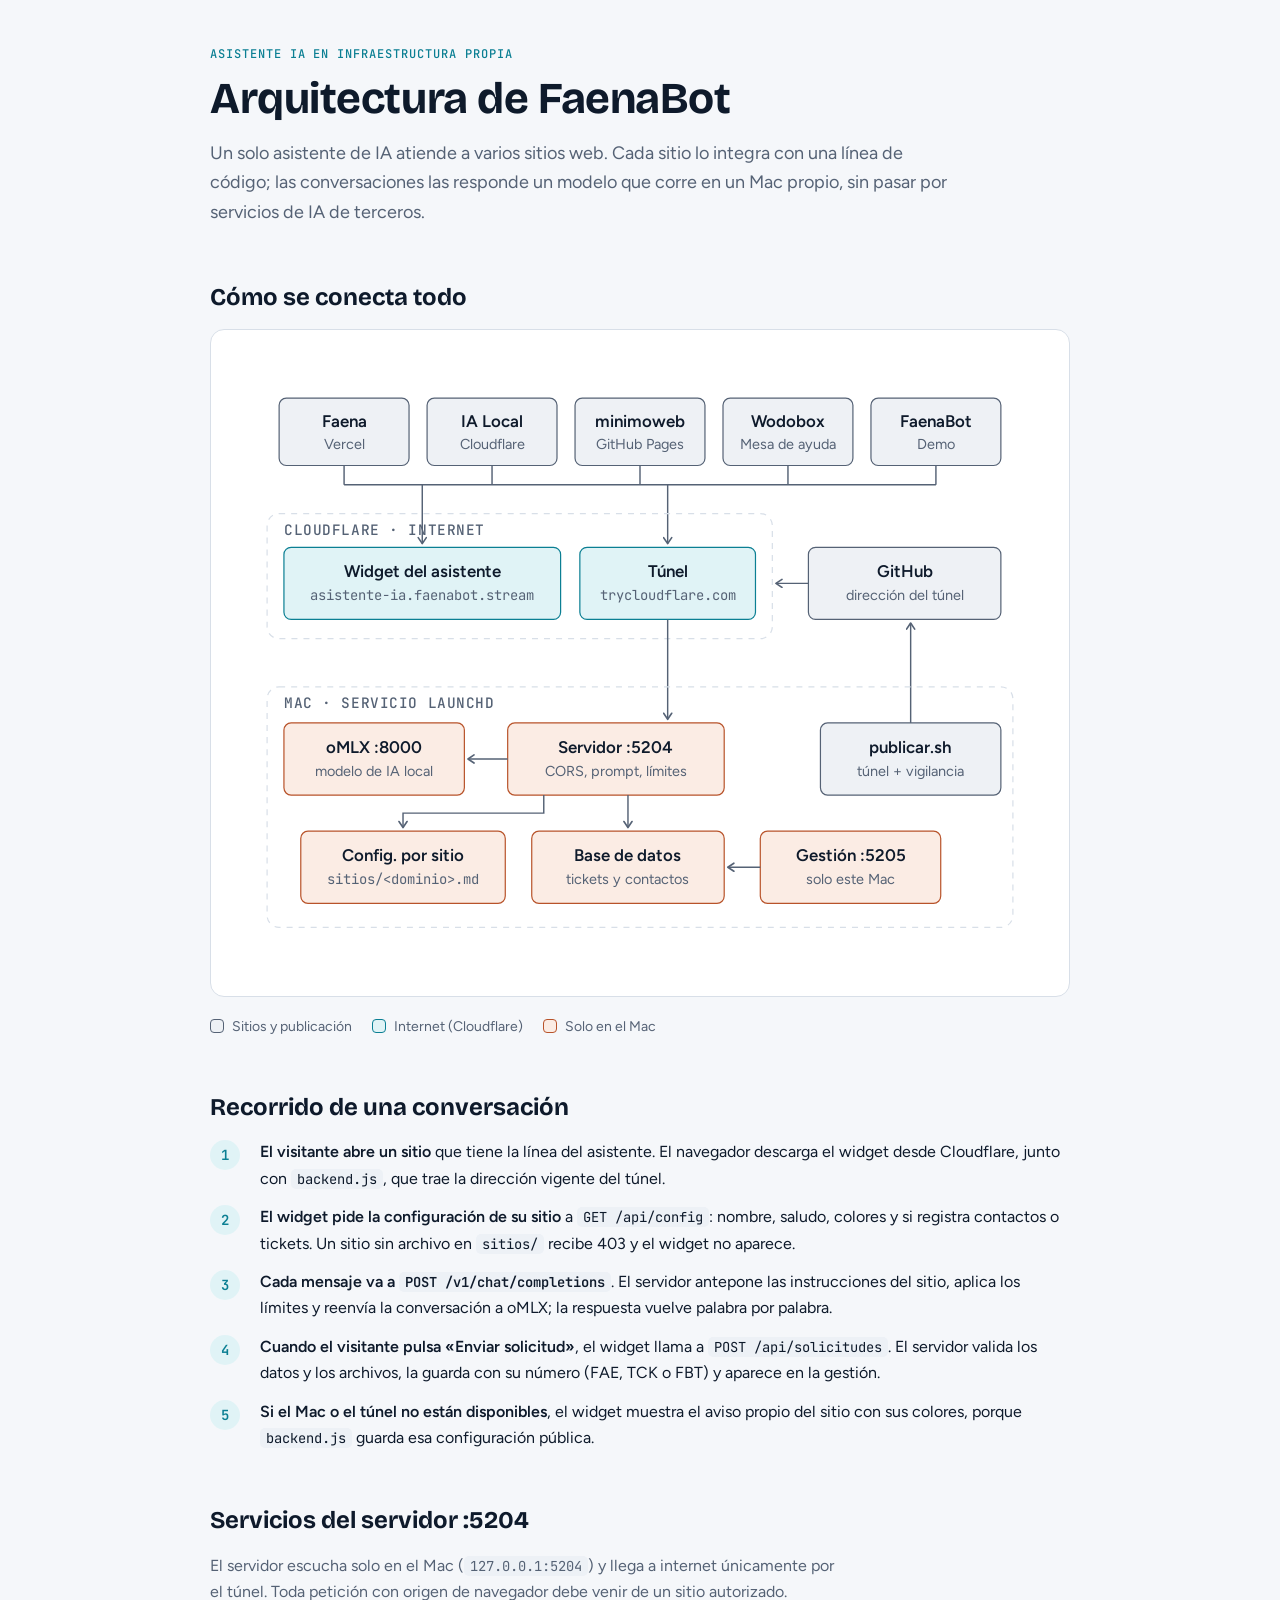
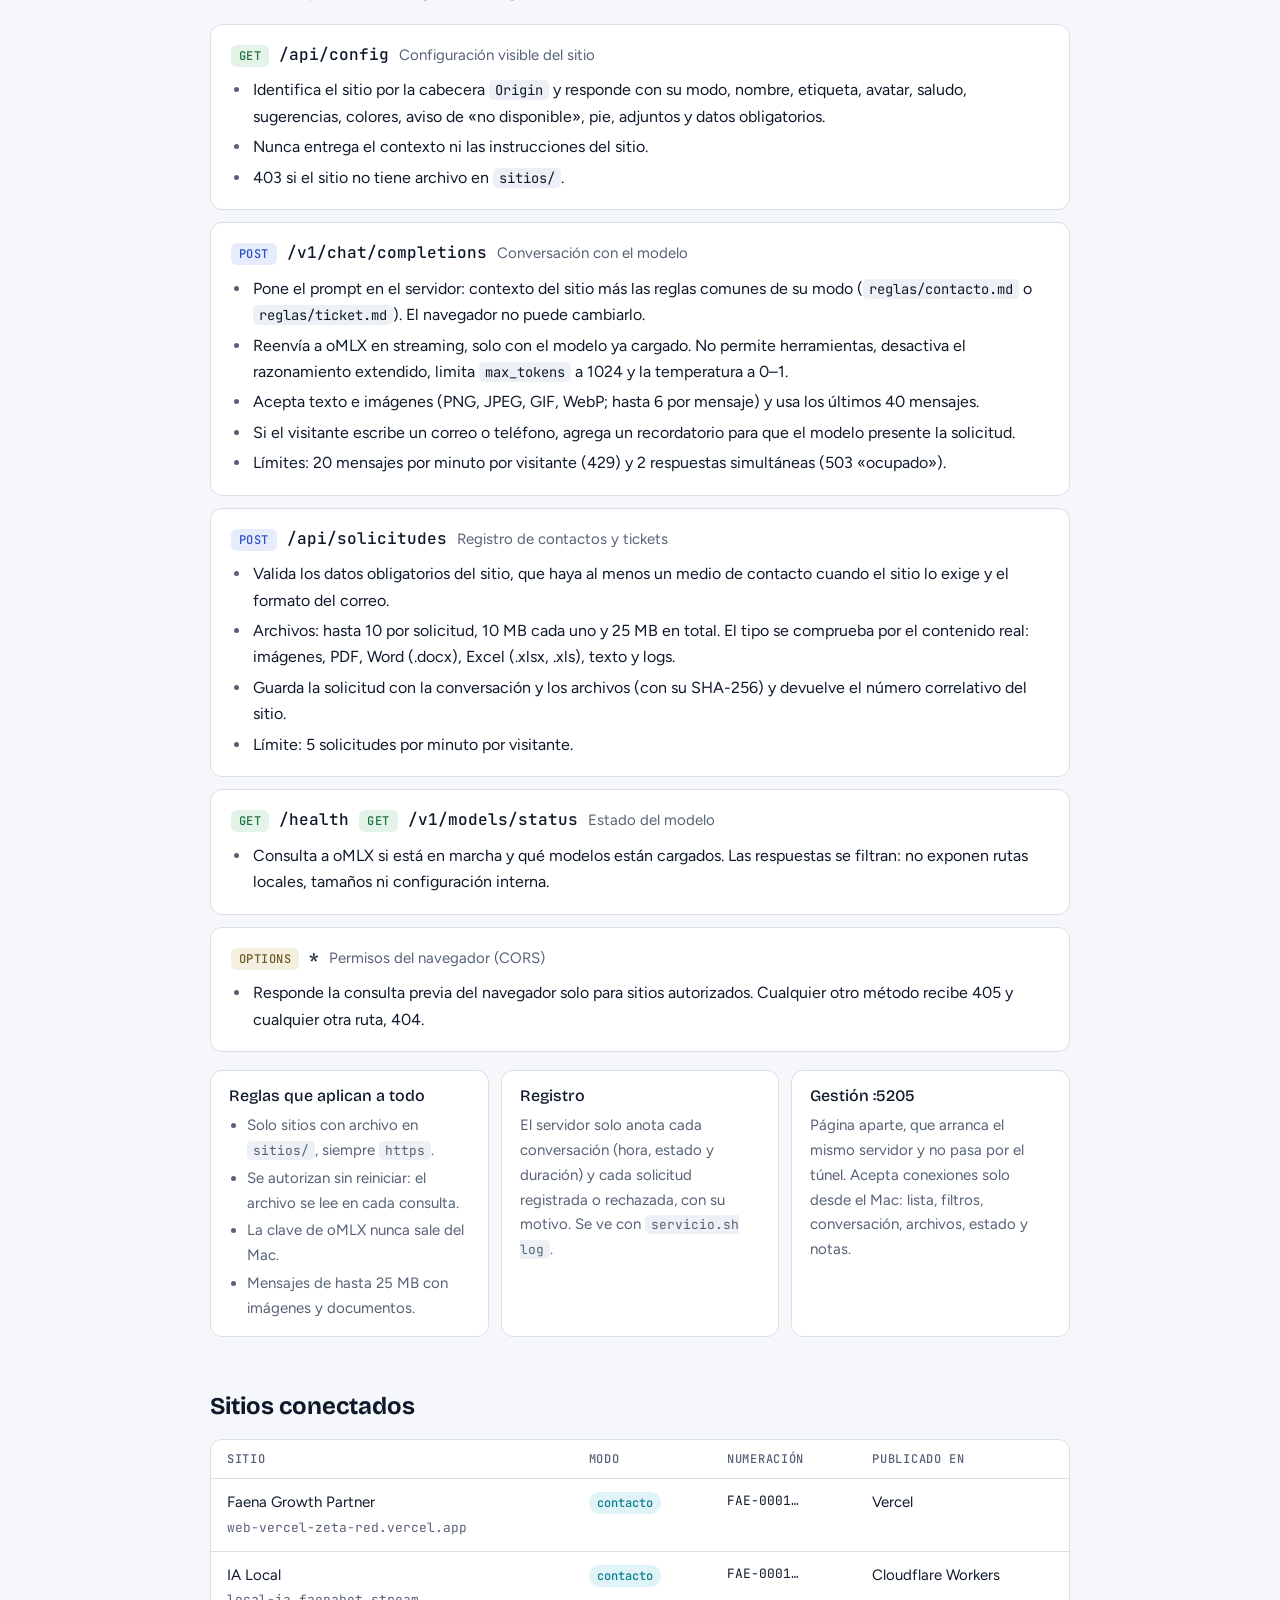
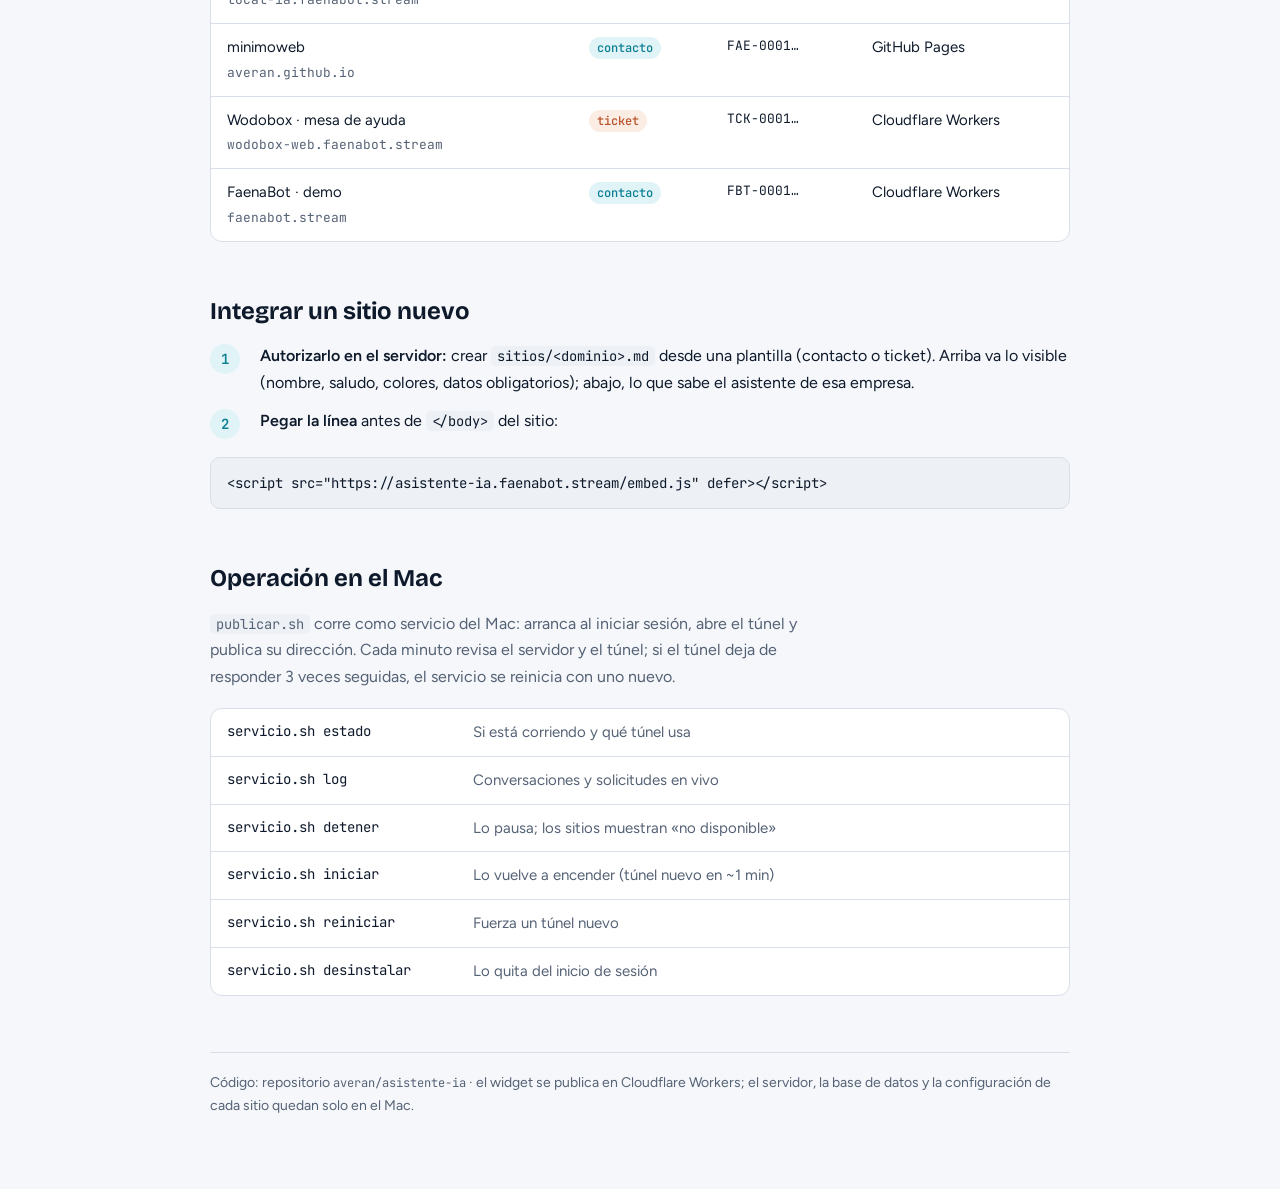
==== docs/arquitectura.html @ 7d5b86b3 "Documentación de la arquitectura (diagrama y servicios del servidor :5204) Co-Authored-By: Claude Op" ====
<!doctype html>
<html lang="es">
<head>
<meta charset="utf-8">
<meta name="viewport" content="width=device-width, initial-scale=1">
<title>Arquitectura de FaenaBot</title>
<link rel="preconnect" href="https://fonts.googleapis.com">
<link rel="preconnect" href="https://fonts.gstatic.com" crossorigin>
<link rel="stylesheet" href="https://fonts.googleapis.com/css2?family=Bricolage+Grotesque:opsz,wght@12..96,500;12..96,700&family=Figtree:wght@400;500;600&family=JetBrains+Mono:wght@400;500&display=swap">
<style>
  /* Layout: documento técnico de una columna (~860px), diagrama ancho al inicio, referencia de servicios en filas */
  :root {
    --bg: #f5f7fa; --surface: #ffffff; --ink: #0e1a2b; --muted: #556275; --line: #d8dfe8;
    --accent: #0b7f93; --accent-soft: #e0f3f6; --mac: #b8532a; --mac-soft: #fbece4;
    --neutral-soft: #eef1f5; --code-bg: #edf1f6;
    --get: #1f6f3f; --get-soft: #e3f3e8; --post: #2d4fc7; --post-soft: #e7ecfc; --opt: #6b5a2a; --opt-soft: #f4efdf;
    --display: "Bricolage Grotesque", "Avenir Next", "Segoe UI", sans-serif;
    --body: "Figtree", "Helvetica Neue", "Segoe UI", sans-serif;
    --mono: "JetBrains Mono", ui-monospace, "SF Mono", Menlo, monospace;
  }
  @media (prefers-color-scheme: dark) {
    :root:not([data-theme="light"]) {
      --bg: #0c1420; --surface: #121c2b; --ink: #e6edf6; --muted: #9babbf; --line: #24344a;
      --accent: #45cfe4; --accent-soft: #10303a; --mac: #f08d61; --mac-soft: #3a2217;
      --neutral-soft: #1a2638; --code-bg: #0f1826;
      --get: #7fd69e; --get-soft: #15301f; --post: #9fb3ff; --post-soft: #1b2547; --opt: #e3cb85; --opt-soft: #332b14;
      color-scheme: dark;
    }
  }
  :root[data-theme="dark"] {
    --bg: #0c1420; --surface: #121c2b; --ink: #e6edf6; --muted: #9babbf; --line: #24344a;
    --accent: #45cfe4; --accent-soft: #10303a; --mac: #f08d61; --mac-soft: #3a2217;
    --neutral-soft: #1a2638; --code-bg: #0f1826;
    --get: #7fd69e; --get-soft: #15301f; --post: #9fb3ff; --post-soft: #1b2547; --opt: #e3cb85; --opt-soft: #332b14;
    color-scheme: dark;
  }
  * { box-sizing: border-box; }
  body { margin: 0; background: var(--bg); color: var(--ink); font: 16px/1.65 var(--body); padding: 0 16px; }
  .page { max-width: 860px; margin: 0 auto; padding-block: 48px 72px; display: grid; gap: 56px; }
  h1, h2, h3 { font-family: var(--display); text-wrap: balance; margin: 0; line-height: 1.15; }
  h1 { font-size: clamp(30px, 5vw, 44px); font-weight: 700; letter-spacing: -0.01em; }
  h2 { font-size: 24px; font-weight: 700; }
  h3 { font-size: 17px; font-weight: 500; }
  p { margin: 0; }
  code, .mono { font-family: var(--mono); font-size: 0.86em; }
  code { background: var(--code-bg); padding: 1px 6px; border-radius: 5px; overflow-wrap: anywhere; }
  .eyebrow { font: 500 12px/1 var(--mono); letter-spacing: 0.08em; text-transform: uppercase; color: var(--accent); }
  header { display: grid; gap: 14px; }
  .lead { color: var(--muted); font-size: 18px; max-width: 62ch; }
  section { display: grid; gap: 18px; min-width: 0; }
  .sub { color: var(--muted); max-width: 64ch; }

  .figure { background: var(--surface); border: 1px solid var(--line); border-radius: 14px; padding: 20px; overflow-x: auto; }
  .figure svg { display: block; width: 100%; min-width: 600px; height: auto; }
  .legend { display: flex; flex-wrap: wrap; gap: 8px 20px; color: var(--muted); font-size: 14px; }
  .legend span { display: inline-flex; align-items: center; gap: 8px; }
  .sw { width: 14px; height: 14px; border-radius: 4px; border: 1px solid; }
  .sw.n { background: var(--neutral-soft); border-color: var(--muted); }
  .sw.c { background: var(--accent-soft); border-color: var(--accent); }
  .sw.m { background: var(--mac-soft); border-color: var(--mac); }

  svg .box { stroke-width: 1; }
  svg .n { fill: var(--neutral-soft); stroke: var(--muted); }
  svg .c { fill: var(--accent-soft); stroke: var(--accent); }
  svg .m { fill: var(--mac-soft); stroke: var(--mac); }
  svg .tt { fill: var(--ink); font: 600 14px var(--body); }
  svg .ts { fill: var(--muted); font: 400 12px var(--body); }
  svg .tm { fill: var(--muted); font: 400 11.5px var(--mono); }
  svg .group { fill: none; stroke: var(--line); stroke-dasharray: 5 5; }
  svg .gl { fill: var(--muted); font: 500 12px var(--mono); letter-spacing: 0.04em; }
  svg .wire { fill: none; stroke: var(--muted); stroke-width: 1.2; }

  ol.flow { list-style: none; margin: 0; padding: 0; display: grid; gap: 12px; counter-reset: f; }
  ol.flow li { counter-increment: f; display: grid; grid-template-columns: 36px minmax(0, 1fr); gap: 14px; align-items: start; }
  ol.flow li::before { content: counter(f); width: 30px; height: 30px; border-radius: 50%; display: grid; place-items: center; font: 600 14px var(--mono); background: var(--accent-soft); color: var(--accent); margin-top: 1px; }
  ol.flow strong { font-weight: 600; }

  .services { display: grid; gap: 12px; }
  .svc { background: var(--surface); border: 1px solid var(--line); border-radius: 12px; padding: 18px 20px; display: grid; gap: 10px; min-width: 0; }
  .route { display: flex; flex-wrap: wrap; align-items: baseline; gap: 10px; }
  .route .path { font: 500 16px var(--mono); overflow-wrap: anywhere; }
  .route .what { color: var(--muted); font-size: 15px; }
  .verb { font: 500 12px/1 var(--mono); padding: 5px 8px; border-radius: 6px; letter-spacing: 0.04em; }
  .verb.get { color: var(--get); background: var(--get-soft); }
  .verb.post { color: var(--post); background: var(--post-soft); }
  .verb.opt { color: var(--opt); background: var(--opt-soft); }
  .svc ul { margin: 0; padding-left: 20px; display: grid; gap: 4px; }
  .svc li { padding-left: 2px; }
  .svc li::marker { color: var(--muted); }

  .grid2 { display: grid; grid-template-columns: repeat(auto-fit, minmax(250px, 1fr)); gap: 12px; }
  .panel { background: var(--surface); border: 1px solid var(--line); border-radius: 12px; padding: 16px 18px; display: grid; gap: 8px; align-content: start; min-width: 0; }
  .panel h3 { font-size: 16px; }
  .panel p, .panel li { color: var(--muted); font-size: 15px; }
  .panel ul { margin: 0; padding-left: 18px; display: grid; gap: 3px; }

  .tablewrap { overflow-x: auto; border: 1px solid var(--line); border-radius: 12px; background: var(--surface); }
  table { width: 100%; border-collapse: collapse; font-size: 15px; min-width: 560px; }
  th, td { text-align: left; padding: 11px 16px; border-bottom: 1px solid var(--line); vertical-align: top; }
  th { font: 500 12px var(--mono); letter-spacing: 0.06em; text-transform: uppercase; color: var(--muted); }
  tr:last-child td { border-bottom: 0; }
  td .mono { color: var(--muted); }
  .pill { display: inline-block; font: 500 12px/1 var(--mono); padding: 5px 8px; border-radius: 999px; }
  .pill.contacto { background: var(--accent-soft); color: var(--accent); }
  .pill.ticket { background: var(--mac-soft); color: var(--mac); }

  pre { margin: 0; background: var(--code-bg); border: 1px solid var(--line); border-radius: 10px; padding: 14px 16px; overflow-x: auto; font: 14px/1.6 var(--mono); }
  .cmds { display: grid; gap: 0; border: 1px solid var(--line); border-radius: 12px; overflow: hidden; background: var(--surface); }
  .cmd { display: grid; grid-template-columns: minmax(0, 230px) minmax(0, 1fr); gap: 16px; padding: 11px 16px; border-bottom: 1px solid var(--line); }
  .cmd:last-child { border-bottom: 0; }
  .cmd code { background: none; padding: 0; font-size: 14px; }
  .cmd span { color: var(--muted); font-size: 15px; }
  @media (max-width: 560px) { .cmd { grid-template-columns: minmax(0, 1fr); gap: 2px; } }
  footer { color: var(--muted); font-size: 14px; border-top: 1px solid var(--line); padding-top: 18px; }
</style>
</head>
<body>

<main class="page">
  <header>
    <span class="eyebrow">Asistente IA en infraestructura propia</span>
    <h1>Arquitectura de FaenaBot</h1>
    <p class="lead">Un solo asistente de IA atiende a varios sitios web. Cada sitio lo integra con una línea de código; las conversaciones las responde un modelo que corre en un Mac propio, sin pasar por servicios de IA de terceros.</p>
  </header>

  <section aria-labelledby="h-mapa">
    <h2 id="h-mapa">Cómo se conecta todo</h2>
    <div class="figure">
      <svg viewBox="0 0 680 520" role="img" aria-labelledby="d-t d-d">
        <title id="d-t">Diagrama de la solución</title>
        <desc id="d-d">Cinco sitios cargan el widget desde Cloudflare y conversan por un túnel con el servidor del Mac, que usa oMLX, la configuración por sitio y la base de datos. publicar.sh publica la dirección del túnel en GitHub, desde donde Cloudflare despliega el widget.</desc>
        <defs><marker id="ah" viewBox="0 0 10 10" refX="8" refY="5" markerWidth="7" markerHeight="7" orient="auto-start-reverse"><path d="M2 1L8 5L2 9" fill="none" stroke="context-stroke" stroke-width="1.6" stroke-linecap="round" stroke-linejoin="round"/></marker></defs>
        <g><rect class="box n" x="40" y="40" width="108" height="56" rx="6"/><text class="tt" x="94" y="64" text-anchor="middle">Faena</text><text class="ts" x="94" y="82" text-anchor="middle">Vercel</text></g>
        <g><rect class="box n" x="163" y="40" width="108" height="56" rx="6"/><text class="tt" x="217" y="64" text-anchor="middle">IA Local</text><text class="ts" x="217" y="82" text-anchor="middle">Cloudflare</text></g>
        <g><rect class="box n" x="286" y="40" width="108" height="56" rx="6"/><text class="tt" x="340" y="64" text-anchor="middle">minimoweb</text><text class="ts" x="340" y="82" text-anchor="middle">GitHub Pages</text></g>
        <g><rect class="box n" x="409" y="40" width="108" height="56" rx="6"/><text class="tt" x="463" y="64" text-anchor="middle">Wodobox</text><text class="ts" x="463" y="82" text-anchor="middle">Mesa de ayuda</text></g>
        <g><rect class="box n" x="532" y="40" width="108" height="56" rx="6"/><text class="tt" x="586" y="64" text-anchor="middle">FaenaBot</text><text class="ts" x="586" y="82" text-anchor="middle">Demo</text></g>
        <path class="wire" d="M94 96V112M217 96V112M340 96V112M463 96V112M586 96V112M94 112H586"/>
        <line class="wire" x1="159" y1="112" x2="159" y2="161" marker-end="url(#ah)"/>
        <line class="wire" x1="363" y1="112" x2="363" y2="161" marker-end="url(#ah)"/>
        <rect class="group" x="30" y="136" width="420" height="104" rx="10"/>
        <text class="gl" x="44" y="154">CLOUDFLARE · INTERNET</text>
        <g><rect class="box c" x="44" y="164" width="230" height="60" rx="6"/><text class="tt" x="159" y="189" text-anchor="middle">Widget del asistente</text><text class="tm" x="159" y="208" text-anchor="middle">asistente-ia.faenabot.stream</text></g>
        <g><rect class="box c" x="290" y="164" width="146" height="60" rx="6"/><text class="tt" x="363" y="189" text-anchor="middle">Túnel</text><text class="tm" x="363" y="208" text-anchor="middle">trycloudflare.com</text></g>
        <g><rect class="box n" x="480" y="164" width="160" height="60" rx="6"/><text class="tt" x="560" y="189" text-anchor="middle">GitHub</text><text class="ts" x="560" y="208" text-anchor="middle">dirección del túnel</text></g>
        <line class="wire" x1="480" y1="194" x2="453" y2="194" marker-end="url(#ah)"/>
        <line class="wire" x1="363" y1="224" x2="363" y2="307" marker-end="url(#ah)"/>
        <line class="wire" x1="565" y1="310" x2="565" y2="227" marker-end="url(#ah)"/>
        <rect class="group" x="30" y="280" width="620" height="200" rx="10"/>
        <text class="gl" x="44" y="298">MAC · SERVICIO LAUNCHD</text>
        <g><rect class="box m" x="44" y="310" width="150" height="60" rx="6"/><text class="tt" x="119" y="335" text-anchor="middle">oMLX :8000</text><text class="ts" x="119" y="354" text-anchor="middle">modelo de IA local</text></g>
        <g><rect class="box m" x="230" y="310" width="180" height="60" rx="6"/><text class="tt" x="320" y="335" text-anchor="middle">Servidor :5204</text><text class="ts" x="320" y="354" text-anchor="middle">CORS, prompt, límites</text></g>
        <g><rect class="box n" x="490" y="310" width="150" height="60" rx="6"/><text class="tt" x="565" y="335" text-anchor="middle">publicar.sh</text><text class="ts" x="565" y="354" text-anchor="middle">túnel + vigilancia</text></g>
        <line class="wire" x1="230" y1="340" x2="197" y2="340" marker-end="url(#ah)"/>
        <g><rect class="box m" x="58" y="400" width="170" height="60" rx="6"/><text class="tt" x="143" y="425" text-anchor="middle">Config. por sitio</text><text class="tm" x="143" y="444" text-anchor="middle">sitios/&lt;dominio&gt;.md</text></g>
        <g><rect class="box m" x="250" y="400" width="160" height="60" rx="6"/><text class="tt" x="330" y="425" text-anchor="middle">Base de datos</text><text class="ts" x="330" y="444" text-anchor="middle">tickets y contactos</text></g>
        <g><rect class="box m" x="440" y="400" width="150" height="60" rx="6"/><text class="tt" x="515" y="425" text-anchor="middle">Gestión :5205</text><text class="ts" x="515" y="444" text-anchor="middle">solo este Mac</text></g>
        <line class="wire" x1="330" y1="370" x2="330" y2="397" marker-end="url(#ah)"/>
        <path class="wire" d="M260 370V385H143V397" marker-end="url(#ah)"/>
        <line class="wire" x1="440" y1="430" x2="413" y2="430" marker-end="url(#ah)"/>
      </svg>
    </div>
    <div class="legend" aria-hidden="true">
      <span><i class="sw n"></i>Sitios y publicación</span>
      <span><i class="sw c"></i>Internet (Cloudflare)</span>
      <span><i class="sw m"></i>Solo en el Mac</span>
    </div>
  </section>

  <section aria-labelledby="h-flujo">
    <h2 id="h-flujo">Recorrido de una conversación</h2>
    <ol class="flow">
      <li><p><strong>El visitante abre un sitio</strong> que tiene la línea del asistente. El navegador descarga el widget desde Cloudflare, junto con <code>backend.js</code>, que trae la dirección vigente del túnel.</p></li>
      <li><p><strong>El widget pide la configuración de su sitio</strong> a <code>GET /api/config</code>: nombre, saludo, colores y si registra contactos o tickets. Un sitio sin archivo en <code>sitios/</code> recibe 403 y el widget no aparece.</p></li>
      <li><p><strong>Cada mensaje va a <code>POST /v1/chat/completions</code></strong>. El servidor antepone las instrucciones del sitio, aplica los límites y reenvía la conversación a oMLX; la respuesta vuelve palabra por palabra.</p></li>
      <li><p><strong>Cuando el visitante pulsa «Enviar solicitud»</strong>, el widget llama a <code>POST /api/solicitudes</code>. El servidor valida los datos y los archivos, la guarda con su número (FAE, TCK o FBT) y aparece en la gestión.</p></li>
      <li><p><strong>Si el Mac o el túnel no están disponibles</strong>, el widget muestra el aviso propio del sitio con sus colores, porque <code>backend.js</code> guarda esa configuración pública.</p></li>
    </ol>
  </section>

  <section aria-labelledby="h-servicios">
    <h2 id="h-servicios">Servicios del servidor :5204</h2>
    <p class="sub">El servidor escucha solo en el Mac (<code>127.0.0.1:5204</code>) y llega a internet únicamente por el túnel. Toda petición con origen de navegador debe venir de un sitio autorizado.</p>
    <div class="services">
      <article class="svc">
        <div class="route"><span class="verb get">GET</span><span class="path">/api/config</span><span class="what">Configuración visible del sitio</span></div>
        <ul>
          <li>Identifica el sitio por la cabecera <code>Origin</code> y responde con su modo, nombre, etiqueta, avatar, saludo, sugerencias, colores, aviso de «no disponible», pie, adjuntos y datos obligatorios.</li>
          <li>Nunca entrega el contexto ni las instrucciones del sitio.</li>
          <li>403 si el sitio no tiene archivo en <code>sitios/</code>.</li>
        </ul>
      </article>
      <article class="svc">
        <div class="route"><span class="verb post">POST</span><span class="path">/v1/chat/completions</span><span class="what">Conversación con el modelo</span></div>
        <ul>
          <li>Pone el prompt en el servidor: contexto del sitio más las reglas comunes de su modo (<code>reglas/contacto.md</code> o <code>reglas/ticket.md</code>). El navegador no puede cambiarlo.</li>
          <li>Reenvía a oMLX en streaming, solo con el modelo ya cargado. No permite herramientas, desactiva el razonamiento extendido, limita <code>max_tokens</code> a 1024 y la temperatura a 0–1.</li>
          <li>Acepta texto e imágenes (PNG, JPEG, GIF, WebP; hasta 6 por mensaje) y usa los últimos 40 mensajes.</li>
          <li>Si el visitante escribe un correo o teléfono, agrega un recordatorio para que el modelo presente la solicitud.</li>
          <li>Límites: 20 mensajes por minuto por visitante (429) y 2 respuestas simultáneas (503 «ocupado»).</li>
        </ul>
      </article>
      <article class="svc">
        <div class="route"><span class="verb post">POST</span><span class="path">/api/solicitudes</span><span class="what">Registro de contactos y tickets</span></div>
        <ul>
          <li>Valida los datos obligatorios del sitio, que haya al menos un medio de contacto cuando el sitio lo exige y el formato del correo.</li>
          <li>Archivos: hasta 10 por solicitud, 10 MB cada uno y 25 MB en total. El tipo se comprueba por el contenido real: imágenes, PDF, Word (.docx), Excel (.xlsx, .xls), texto y logs.</li>
          <li>Guarda la solicitud con la conversación y los archivos (con su SHA-256) y devuelve el número correlativo del sitio.</li>
          <li>Límite: 5 solicitudes por minuto por visitante.</li>
        </ul>
      </article>
      <article class="svc">
        <div class="route"><span class="verb get">GET</span><span class="path">/health</span><span class="verb get">GET</span><span class="path">/v1/models/status</span><span class="what">Estado del modelo</span></div>
        <ul>
          <li>Consulta a oMLX si está en marcha y qué modelos están cargados. Las respuestas se filtran: no exponen rutas locales, tamaños ni configuración interna.</li>
        </ul>
      </article>
      <article class="svc">
        <div class="route"><span class="verb opt">OPTIONS</span><span class="path">*</span><span class="what">Permisos del navegador (CORS)</span></div>
        <ul>
          <li>Responde la consulta previa del navegador solo para sitios autorizados. Cualquier otro método recibe 405 y cualquier otra ruta, 404.</li>
        </ul>
      </article>
    </div>
    <div class="grid2">
      <div class="panel">
        <h3>Reglas que aplican a todo</h3>
        <ul>
          <li>Solo sitios con archivo en <code>sitios/</code>, siempre <code>https</code>.</li>
          <li>Se autorizan sin reiniciar: el archivo se lee en cada consulta.</li>
          <li>La clave de oMLX nunca sale del Mac.</li>
          <li>Mensajes de hasta 25 MB con imágenes y documentos.</li>
        </ul>
      </div>
      <div class="panel">
        <h3>Registro</h3>
        <p>El servidor solo anota cada conversación (hora, estado y duración) y cada solicitud registrada o rechazada, con su motivo. Se ve con <code>servicio.sh log</code>.</p>
      </div>
      <div class="panel">
        <h3>Gestión :5205</h3>
        <p>Página aparte, que arranca el mismo servidor y no pasa por el túnel. Acepta conexiones solo desde el Mac: lista, filtros, conversación, archivos, estado y notas.</p>
      </div>
    </div>
  </section>

  <section aria-labelledby="h-sitios">
    <h2 id="h-sitios">Sitios conectados</h2>
    <div class="tablewrap">
      <table>
        <thead><tr><th>Sitio</th><th>Modo</th><th>Numeración</th><th>Publicado en</th></tr></thead>
        <tbody>
          <tr><td>Faena Growth Partner<br><span class="mono">web-vercel-zeta-red.vercel.app</span></td><td><span class="pill contacto">contacto</span></td><td class="mono">FAE-0001…</td><td>Vercel</td></tr>
          <tr><td>IA Local<br><span class="mono">local-ia.faenabot.stream</span></td><td><span class="pill contacto">contacto</span></td><td class="mono">FAE-0001…</td><td>Cloudflare Workers</td></tr>
          <tr><td>minimoweb<br><span class="mono">averan.github.io</span></td><td><span class="pill contacto">contacto</span></td><td class="mono">FAE-0001…</td><td>GitHub Pages</td></tr>
          <tr><td>Wodobox · mesa de ayuda<br><span class="mono">wodobox-web.faenabot.stream</span></td><td><span class="pill ticket">ticket</span></td><td class="mono">TCK-0001…</td><td>Cloudflare Workers</td></tr>
          <tr><td>FaenaBot · demo<br><span class="mono">faenabot.stream</span></td><td><span class="pill contacto">contacto</span></td><td class="mono">FBT-0001…</td><td>Cloudflare Workers</td></tr>
        </tbody>
      </table>
    </div>
  </section>

  <section aria-labelledby="h-integrar">
    <h2 id="h-integrar">Integrar un sitio nuevo</h2>
    <ol class="flow">
      <li><p><strong>Autorizarlo en el servidor:</strong> crear <code>sitios/&lt;dominio&gt;.md</code> desde una plantilla (contacto o ticket). Arriba va lo visible (nombre, saludo, colores, datos obligatorios); abajo, lo que sabe el asistente de esa empresa.</p></li>
      <li><p><strong>Pegar la línea</strong> antes de <code>&lt;/body&gt;</code> del sitio:</p></li>
    </ol>
    <pre>&lt;script src="https://asistente-ia.faenabot.stream/embed.js" defer&gt;&lt;/script&gt;</pre>
  </section>

  <section aria-labelledby="h-operacion">
    <h2 id="h-operacion">Operación en el Mac</h2>
    <p class="sub"><code>publicar.sh</code> corre como servicio del Mac: arranca al iniciar sesión, abre el túnel y publica su dirección. Cada minuto revisa el servidor y el túnel; si el túnel deja de responder 3 veces seguidas, el servicio se reinicia con uno nuevo.</p>
    <div class="cmds">
      <div class="cmd"><code>servicio.sh estado</code><span>Si está corriendo y qué túnel usa</span></div>
      <div class="cmd"><code>servicio.sh log</code><span>Conversaciones y solicitudes en vivo</span></div>
      <div class="cmd"><code>servicio.sh detener</code><span>Lo pausa; los sitios muestran «no disponible»</span></div>
      <div class="cmd"><code>servicio.sh iniciar</code><span>Lo vuelve a encender (túnel nuevo en ~1 min)</span></div>
      <div class="cmd"><code>servicio.sh reiniciar</code><span>Fuerza un túnel nuevo</span></div>
      <div class="cmd"><code>servicio.sh desinstalar</code><span>Lo quita del inicio de sesión</span></div>
    </div>
  </section>

  <footer>Código: repositorio <span class="mono">averan/asistente-ia</span> · el widget se publica en Cloudflare Workers; el servidor, la base de datos y la configuración de cada sitio quedan solo en el Mac.</footer>
</main>
</body>
</html>
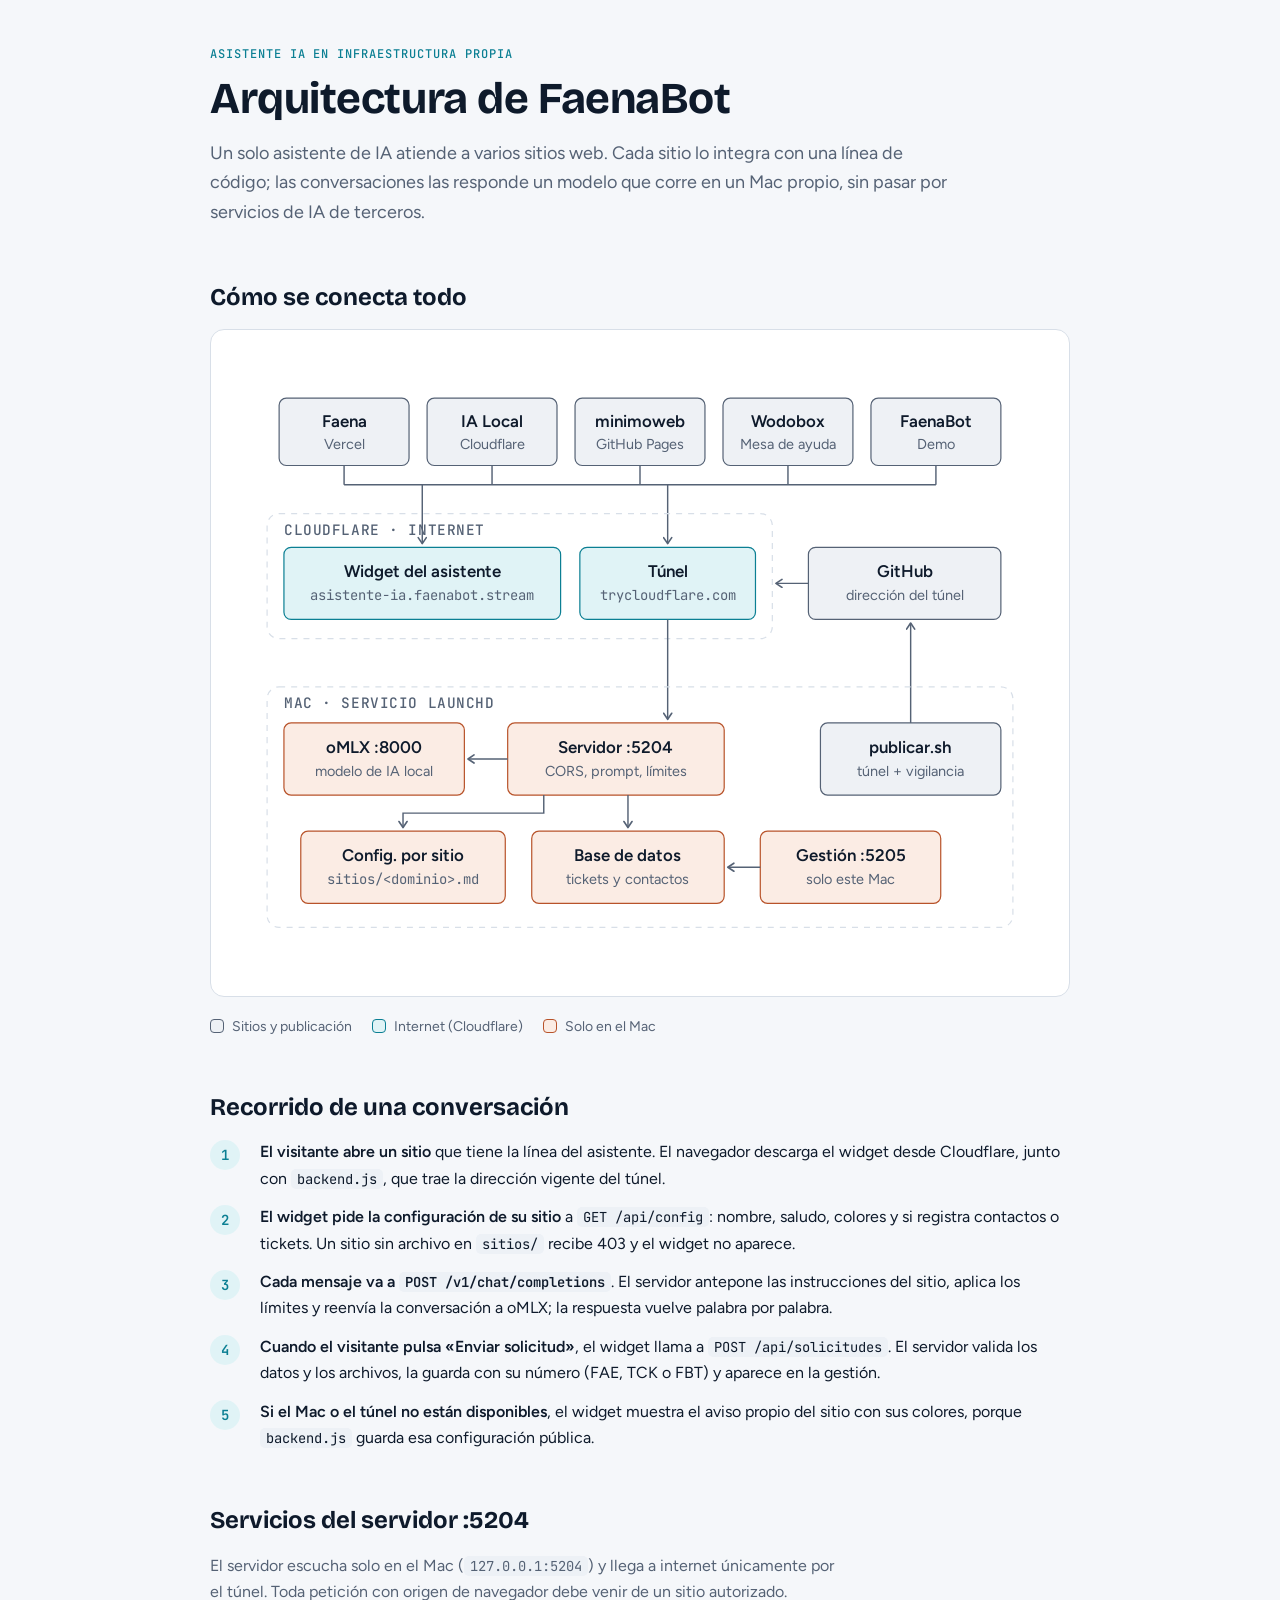
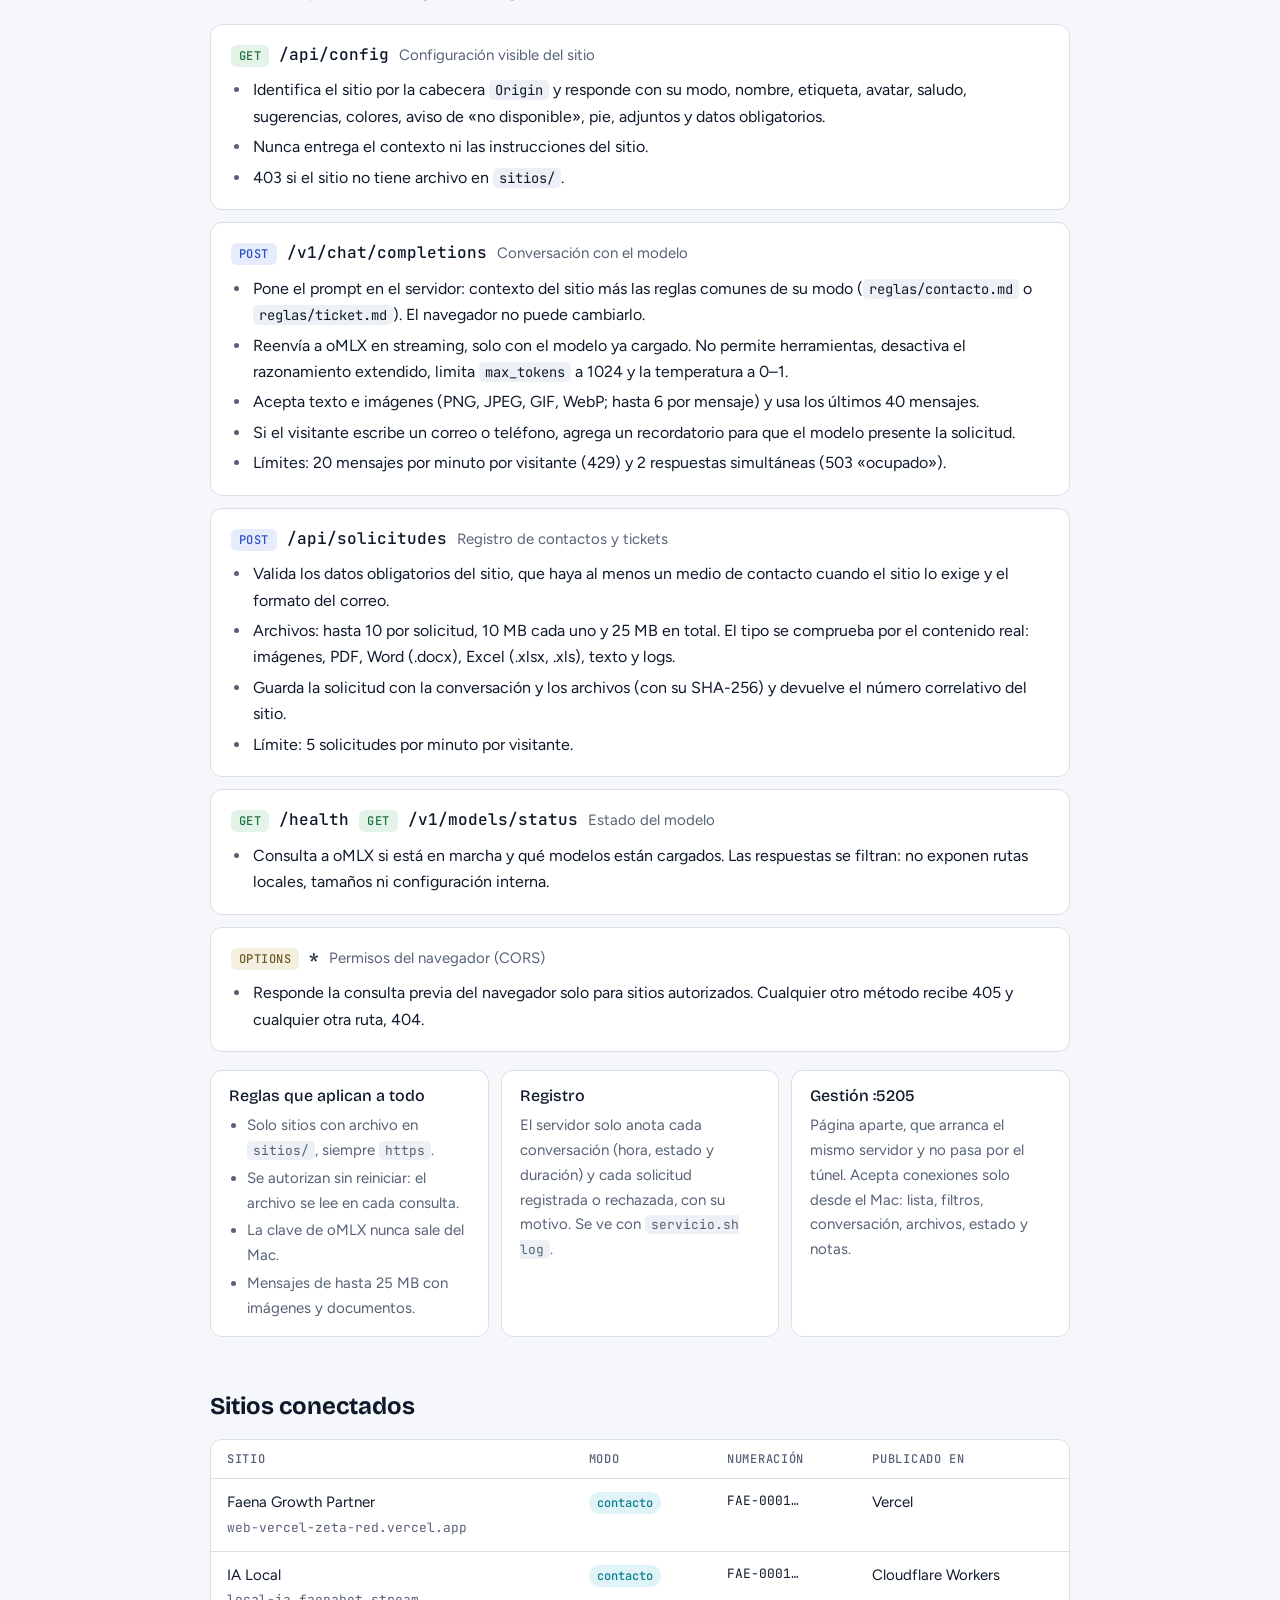
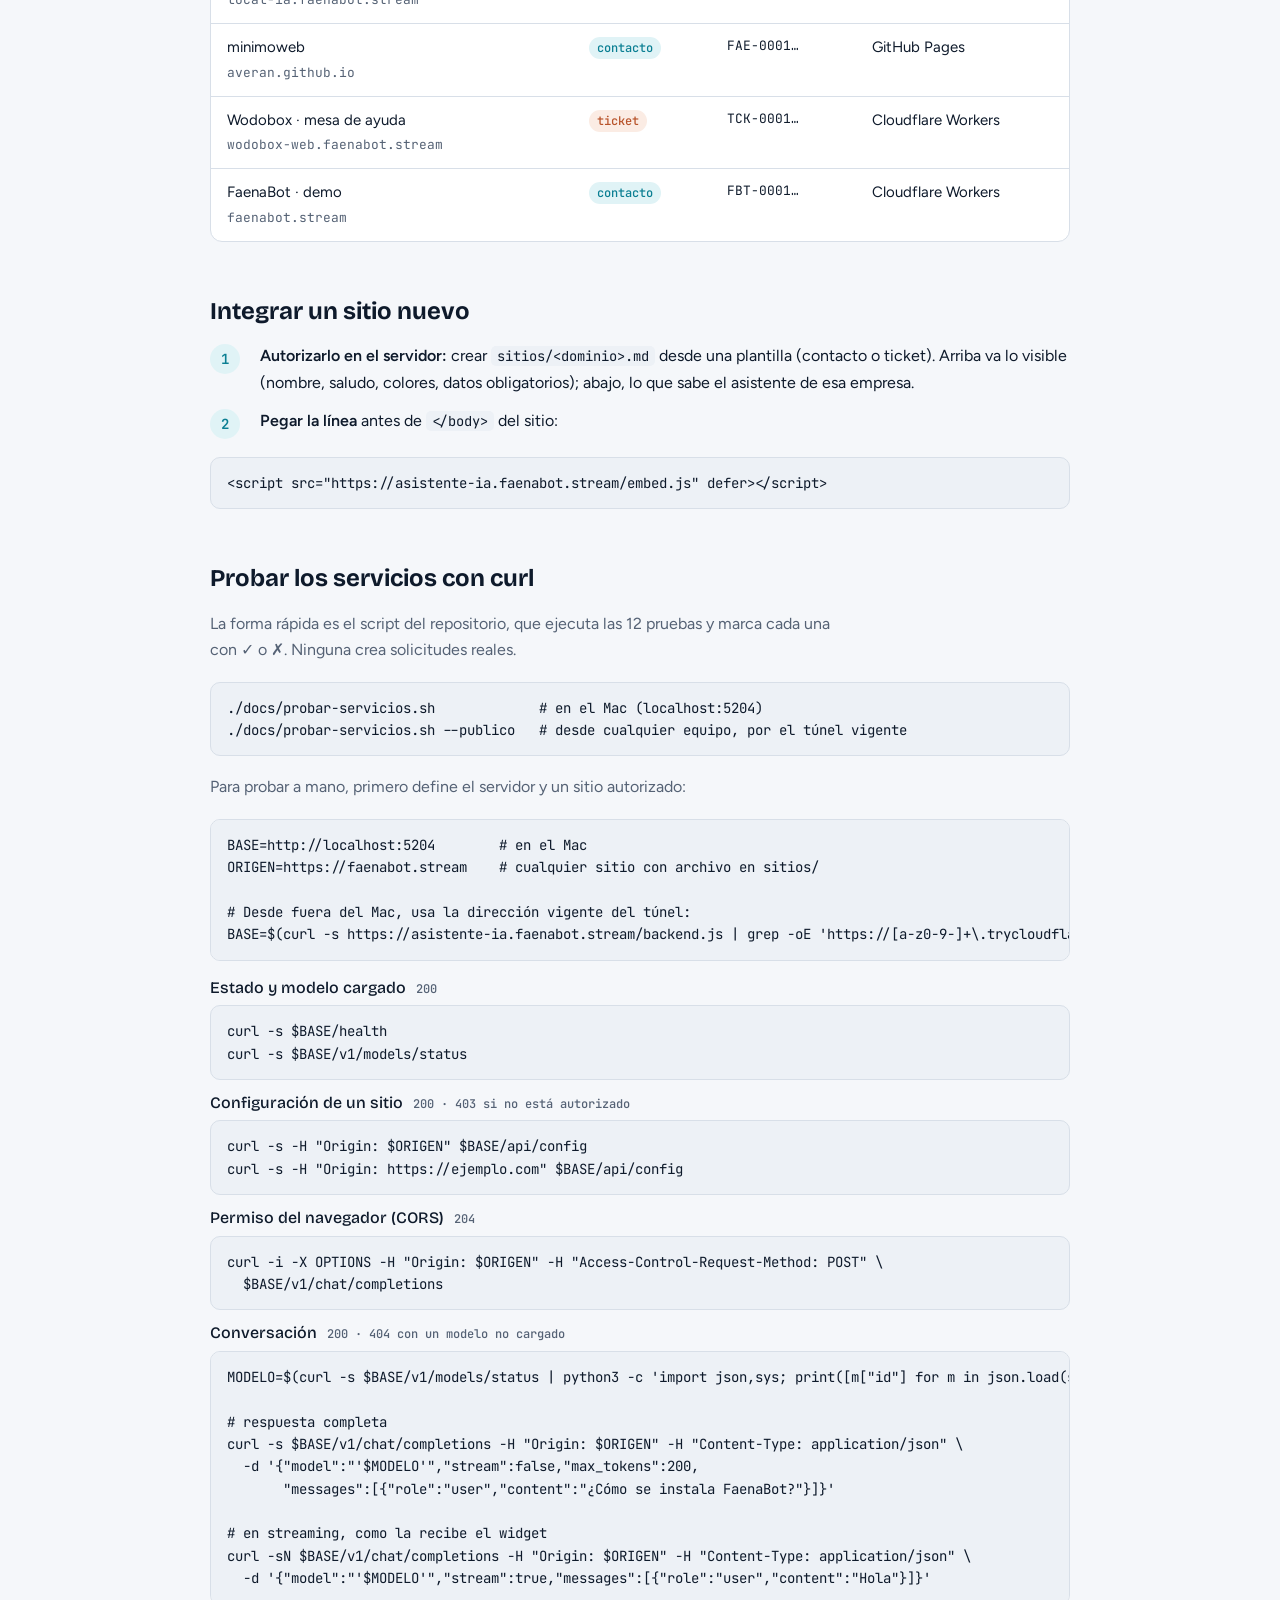
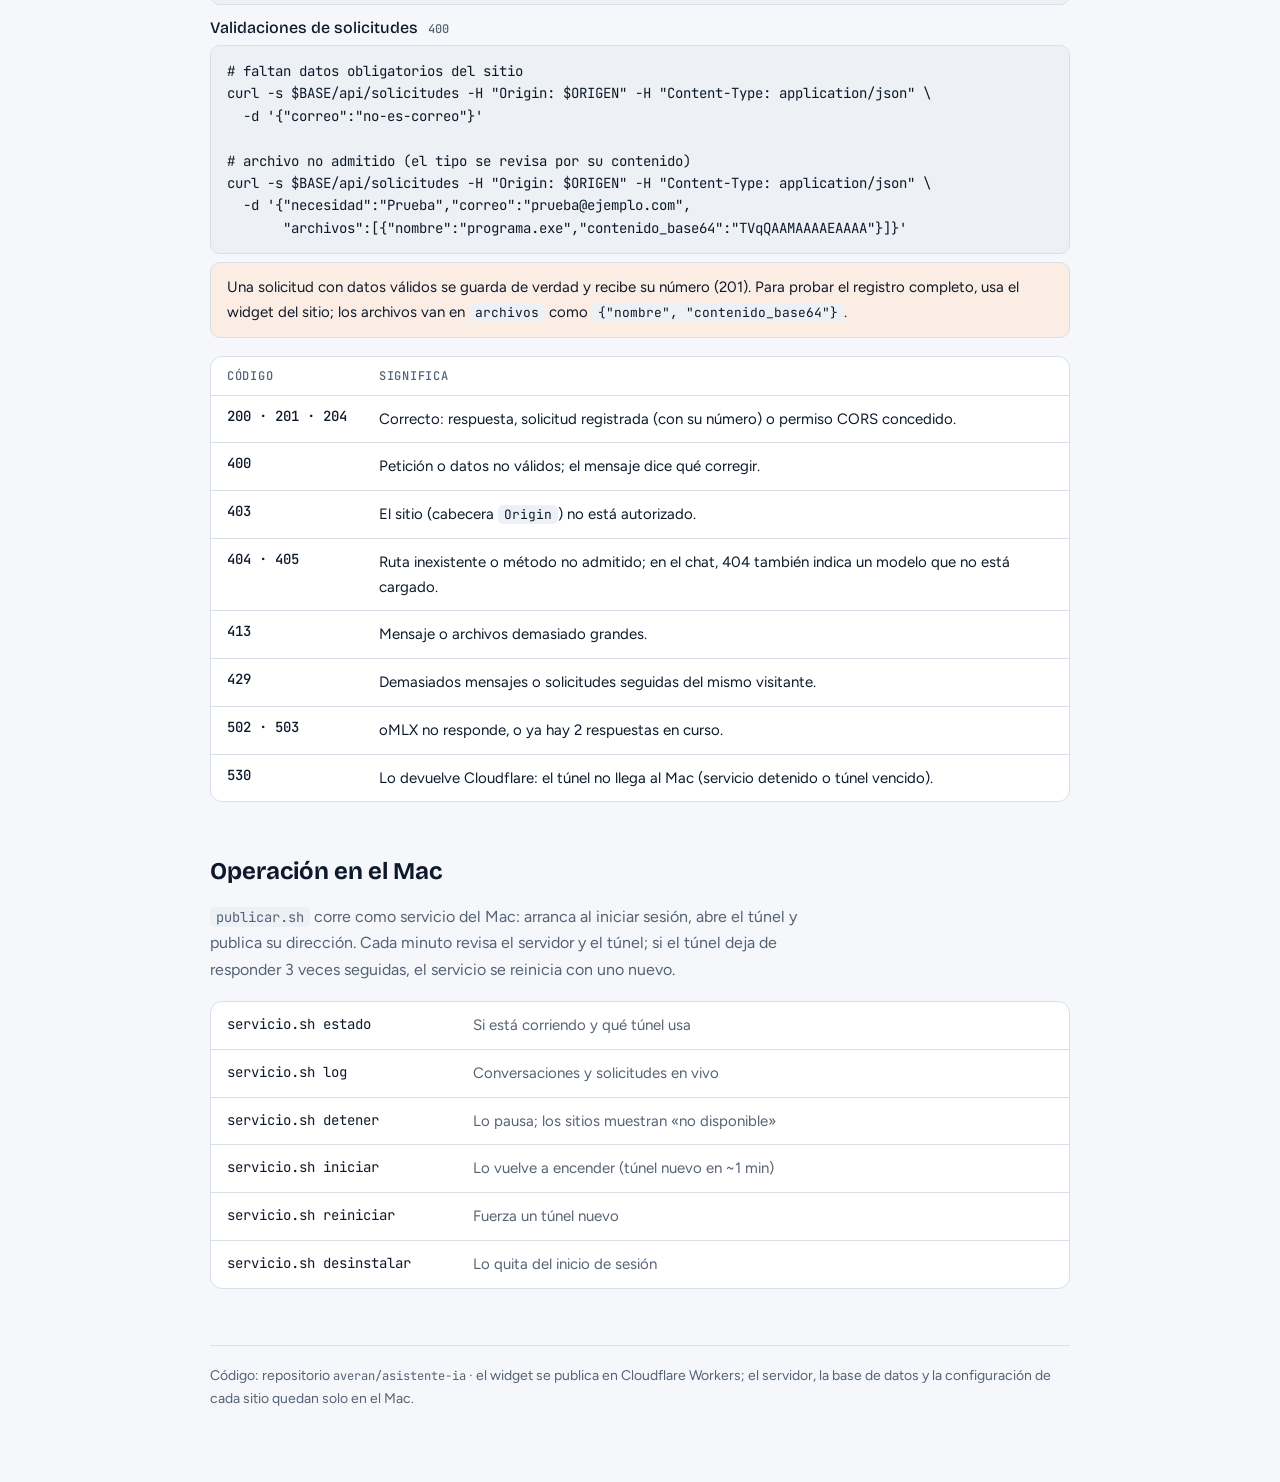
==== commit b67e7f30: "Pruebas de los servicios con curl: script y sección en la documentación Co-Authored-By: Claude Opus " ====
--- a/docs/arquitectura.html
+++ b/docs/arquitectura.html
@@ -111,6 +111,12 @@
   .cmd code { background: none; padding: 0; font-size: 14px; }
   .cmd span { color: var(--muted); font-size: 15px; }
   @media (max-width: 560px) { .cmd { grid-template-columns: minmax(0, 1fr); gap: 2px; } }
+  .tests { display: grid; gap: 14px; }
+  .test { display: grid; gap: 8px; min-width: 0; }
+  .test h3 { font-size: 16px; display: flex; flex-wrap: wrap; align-items: baseline; gap: 10px; }
+  .test h3 .exp { font: 500 12px/1 var(--mono); color: var(--muted); }
+  .note { background: var(--mac-soft); color: var(--ink); border: 1px solid var(--line); border-radius: 10px; padding: 12px 16px; font-size: 15px; }
+  td.code { font: 500 14px var(--mono); white-space: nowrap; }
   footer { color: var(--muted); font-size: 14px; border-top: 1px solid var(--line); padding-top: 18px; }
 </style>
 </head>
@@ -268,6 +274,76 @@
     <pre>&lt;script src="https://asistente-ia.faenabot.stream/embed.js" defer&gt;&lt;/script&gt;</pre>
   </section>
 
+  <section aria-labelledby="h-probar">
+    <h2 id="h-probar">Probar los servicios con curl</h2>
+    <p class="sub">La forma rápida es el script del repositorio, que ejecuta las 12 pruebas y marca cada una con ✓ o ✗. Ninguna crea solicitudes reales.</p>
+    <pre>./docs/probar-servicios.sh             # en el Mac (localhost:5204)
+./docs/probar-servicios.sh --publico   # desde cualquier equipo, por el túnel vigente</pre>
+    <p class="sub">Para probar a mano, primero define el servidor y un sitio autorizado:</p>
+    <pre>BASE=http://localhost:5204        # en el Mac
+ORIGEN=https://faenabot.stream    # cualquier sitio con archivo en sitios/
+
+# Desde fuera del Mac, usa la dirección vigente del túnel:
+BASE=$(curl -s https://asistente-ia.faenabot.stream/backend.js | grep -oE 'https://[a-z0-9-]+\.trycloudflare\.com')</pre>
+    <div class="tests">
+      <div class="test">
+        <h3>Estado y modelo cargado <span class="exp">200</span></h3>
+        <pre>curl -s $BASE/health
+curl -s $BASE/v1/models/status</pre>
+      </div>
+      <div class="test">
+        <h3>Configuración de un sitio <span class="exp">200 · 403 si no está autorizado</span></h3>
+        <pre>curl -s -H "Origin: $ORIGEN" $BASE/api/config
+curl -s -H "Origin: https://ejemplo.com" $BASE/api/config</pre>
+      </div>
+      <div class="test">
+        <h3>Permiso del navegador (CORS) <span class="exp">204</span></h3>
+        <pre>curl -i -X OPTIONS -H "Origin: $ORIGEN" -H "Access-Control-Request-Method: POST" \
+  $BASE/v1/chat/completions</pre>
+      </div>
+      <div class="test">
+        <h3>Conversación <span class="exp">200 · 404 con un modelo no cargado</span></h3>
+        <pre>MODELO=$(curl -s $BASE/v1/models/status | python3 -c 'import json,sys; print([m["id"] for m in json.load(sys.stdin)["models"] if m["loaded"]][0])')
+
+# respuesta completa
+curl -s $BASE/v1/chat/completions -H "Origin: $ORIGEN" -H "Content-Type: application/json" \
+  -d '{"model":"'$MODELO'","stream":false,"max_tokens":200,
+       "messages":[{"role":"user","content":"¿Cómo se instala FaenaBot?"}]}'
+
+# en streaming, como la recibe el widget
+curl -sN $BASE/v1/chat/completions -H "Origin: $ORIGEN" -H "Content-Type: application/json" \
+  -d '{"model":"'$MODELO'","stream":true,"messages":[{"role":"user","content":"Hola"}]}'</pre>
+      </div>
+      <div class="test">
+        <h3>Validaciones de solicitudes <span class="exp">400</span></h3>
+        <pre># faltan datos obligatorios del sitio
+curl -s $BASE/api/solicitudes -H "Origin: $ORIGEN" -H "Content-Type: application/json" \
+  -d '{"correo":"no-es-correo"}'
+
+# archivo no admitido (el tipo se revisa por su contenido)
+curl -s $BASE/api/solicitudes -H "Origin: $ORIGEN" -H "Content-Type: application/json" \
+  -d '{"necesidad":"Prueba","correo":"prueba@ejemplo.com",
+       "archivos":[{"nombre":"programa.exe","contenido_base64":"TVqQAAMAAAAEAAAA"}]}'</pre>
+        <p class="note">Una solicitud con datos válidos se guarda de verdad y recibe su número (201). Para probar el registro completo, usa el widget del sitio; los archivos van en <code>archivos</code> como <code>{"nombre", "contenido_base64"}</code>.</p>
+      </div>
+    </div>
+    <div class="tablewrap">
+      <table>
+        <thead><tr><th>Código</th><th>Significa</th></tr></thead>
+        <tbody>
+          <tr><td class="code">200 · 201 · 204</td><td>Correcto: respuesta, solicitud registrada (con su número) o permiso CORS concedido.</td></tr>
+          <tr><td class="code">400</td><td>Petición o datos no válidos; el mensaje dice qué corregir.</td></tr>
+          <tr><td class="code">403</td><td>El sitio (cabecera <code>Origin</code>) no está autorizado.</td></tr>
+          <tr><td class="code">404 · 405</td><td>Ruta inexistente o método no admitido; en el chat, 404 también indica un modelo que no está cargado.</td></tr>
+          <tr><td class="code">413</td><td>Mensaje o archivos demasiado grandes.</td></tr>
+          <tr><td class="code">429</td><td>Demasiados mensajes o solicitudes seguidas del mismo visitante.</td></tr>
+          <tr><td class="code">502 · 503</td><td>oMLX no responde, o ya hay 2 respuestas en curso.</td></tr>
+          <tr><td class="code">530</td><td>Lo devuelve Cloudflare: el túnel no llega al Mac (servicio detenido o túnel vencido).</td></tr>
+        </tbody>
+      </table>
+    </div>
+  </section>
+
   <section aria-labelledby="h-operacion">
     <h2 id="h-operacion">Operación en el Mac</h2>
     <p class="sub"><code>publicar.sh</code> corre como servicio del Mac: arranca al iniciar sesión, abre el túnel y publica su dirección. Cada minuto revisa el servidor y el túnel; si el túnel deja de responder 3 veces seguidas, el servicio se reinicia con uno nuevo.</p>
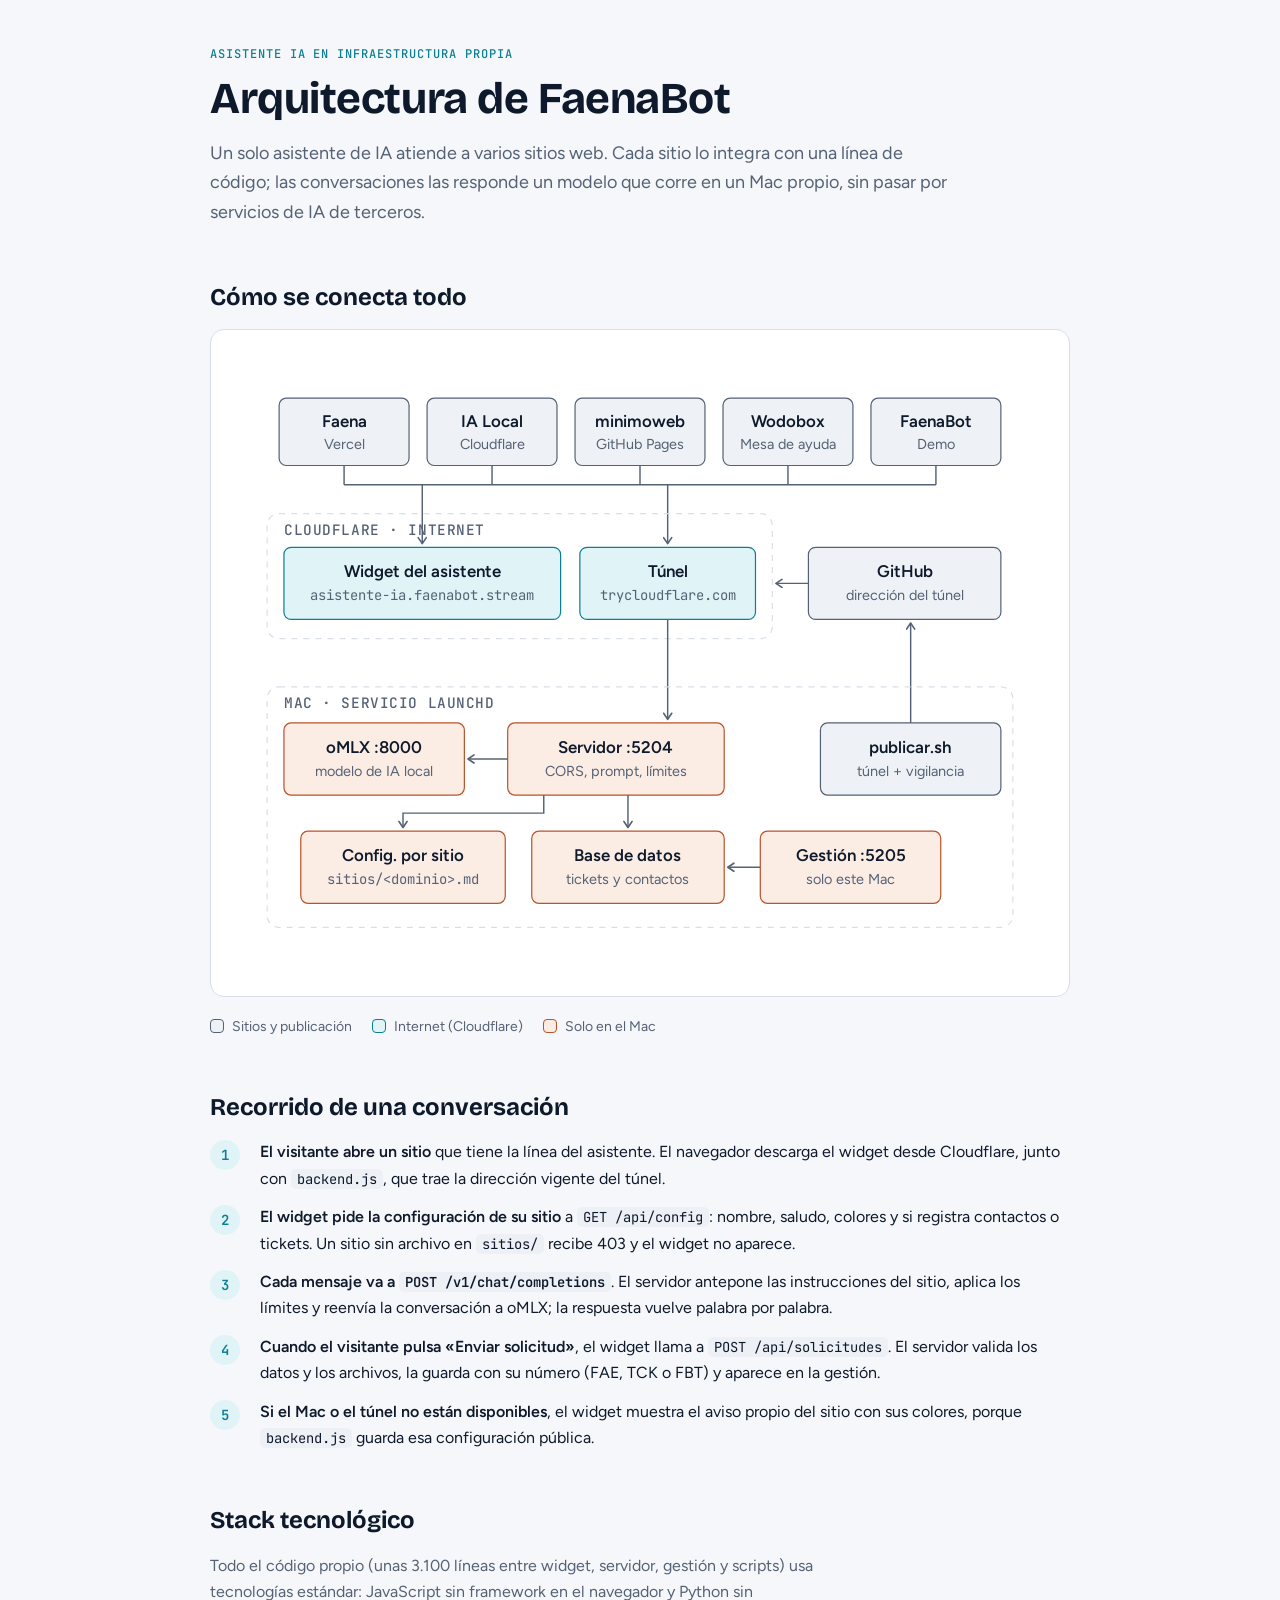
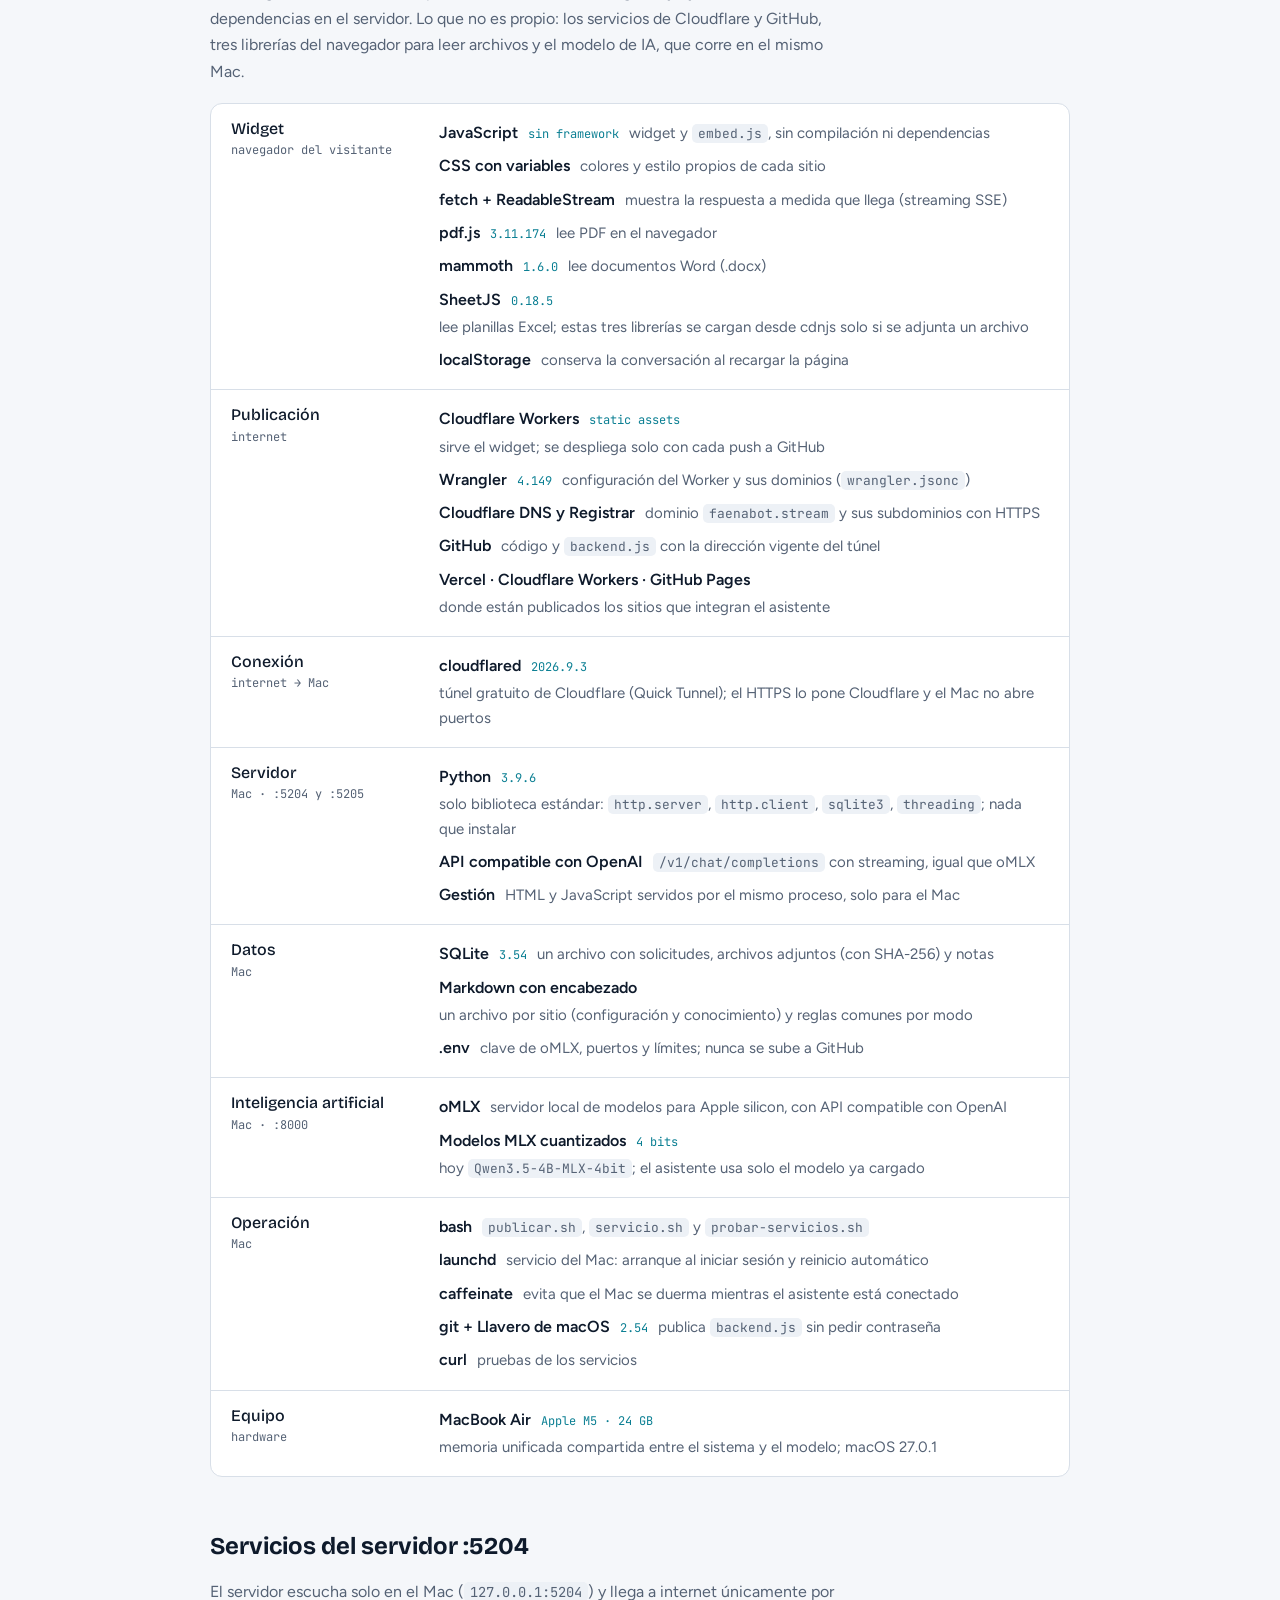
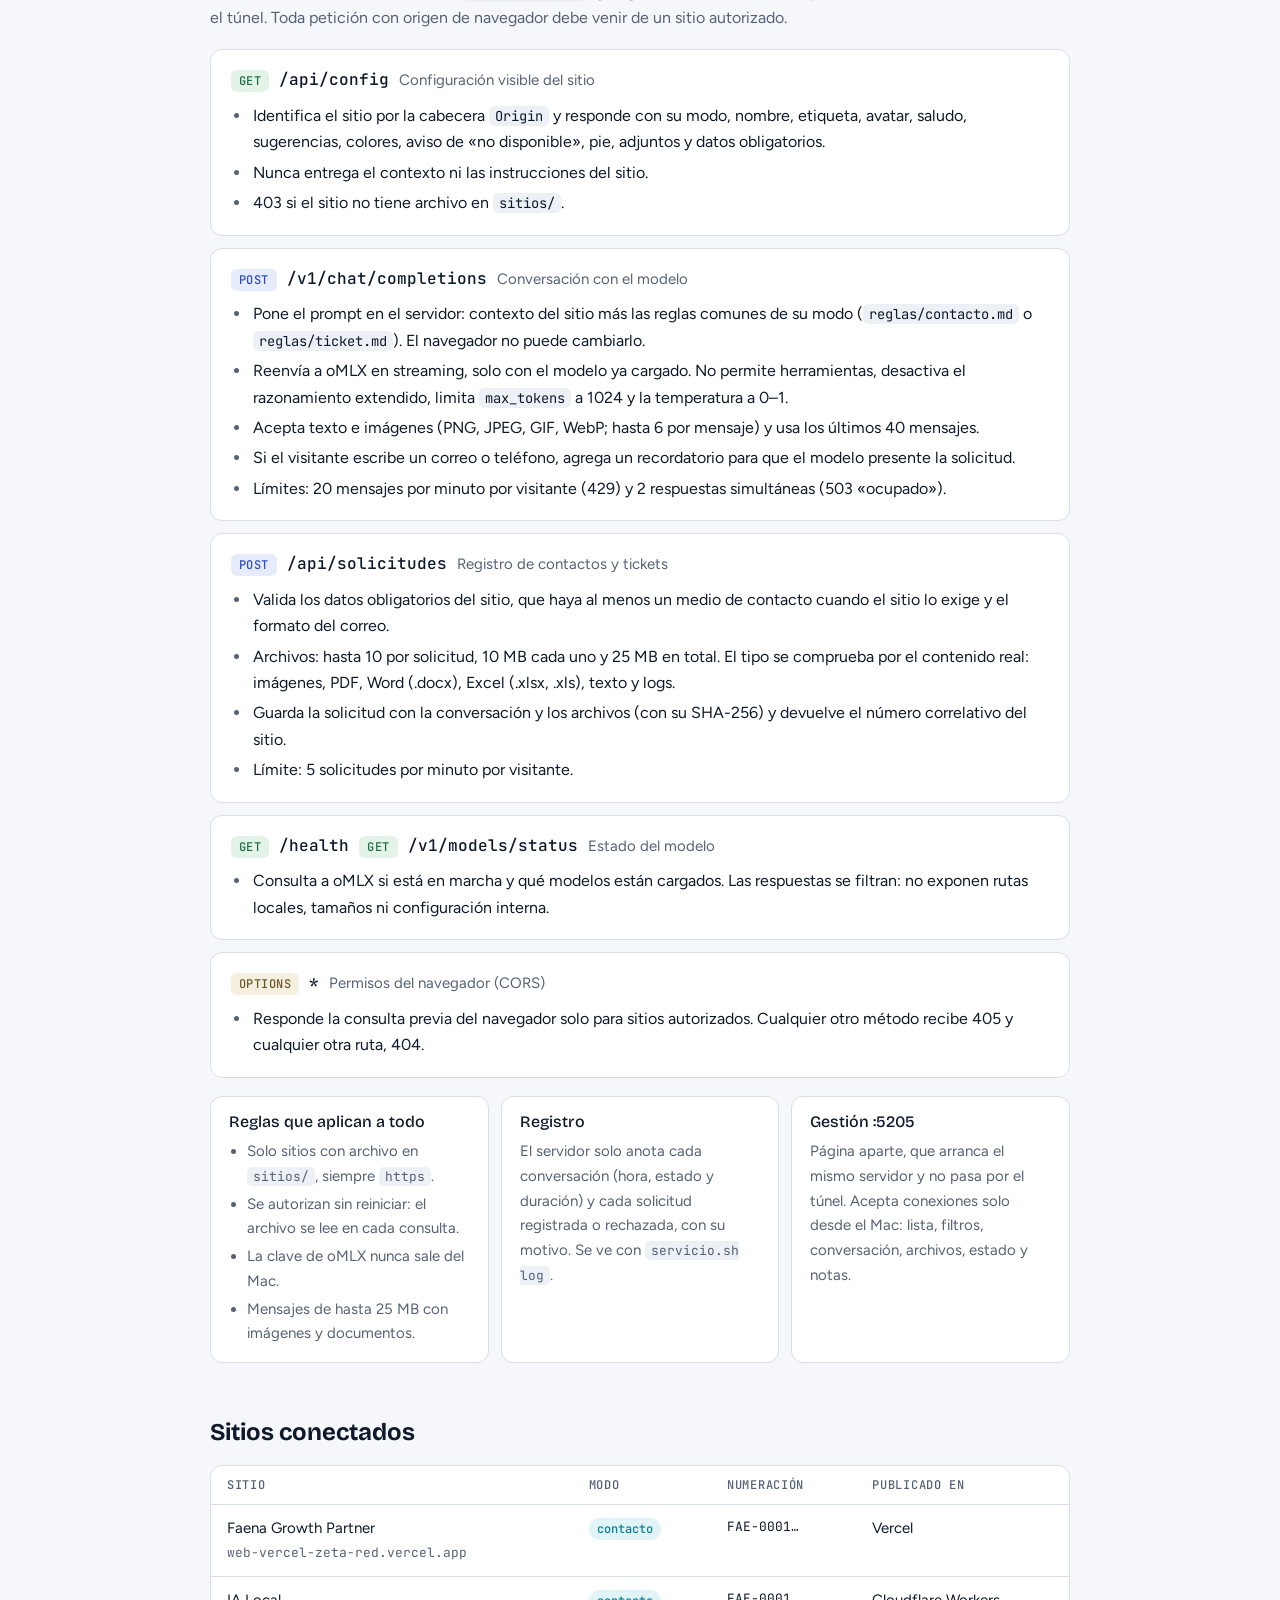
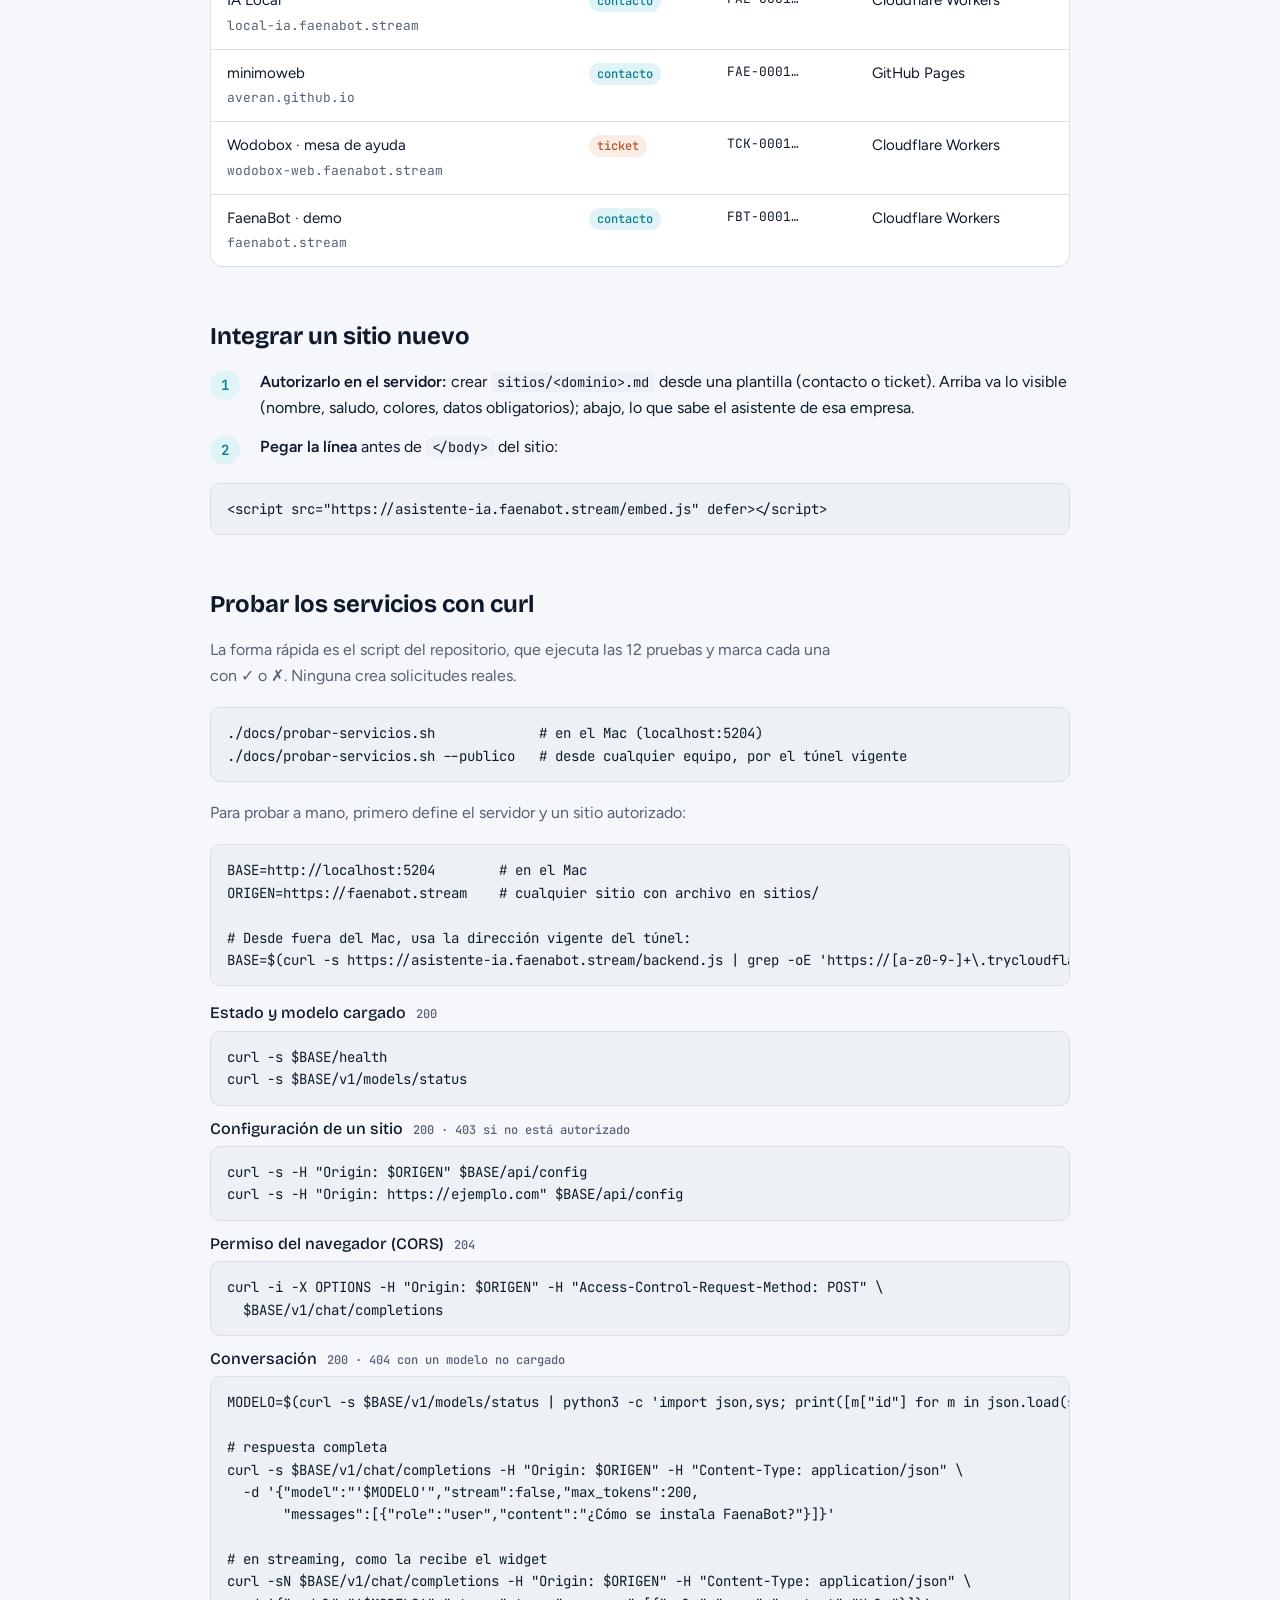
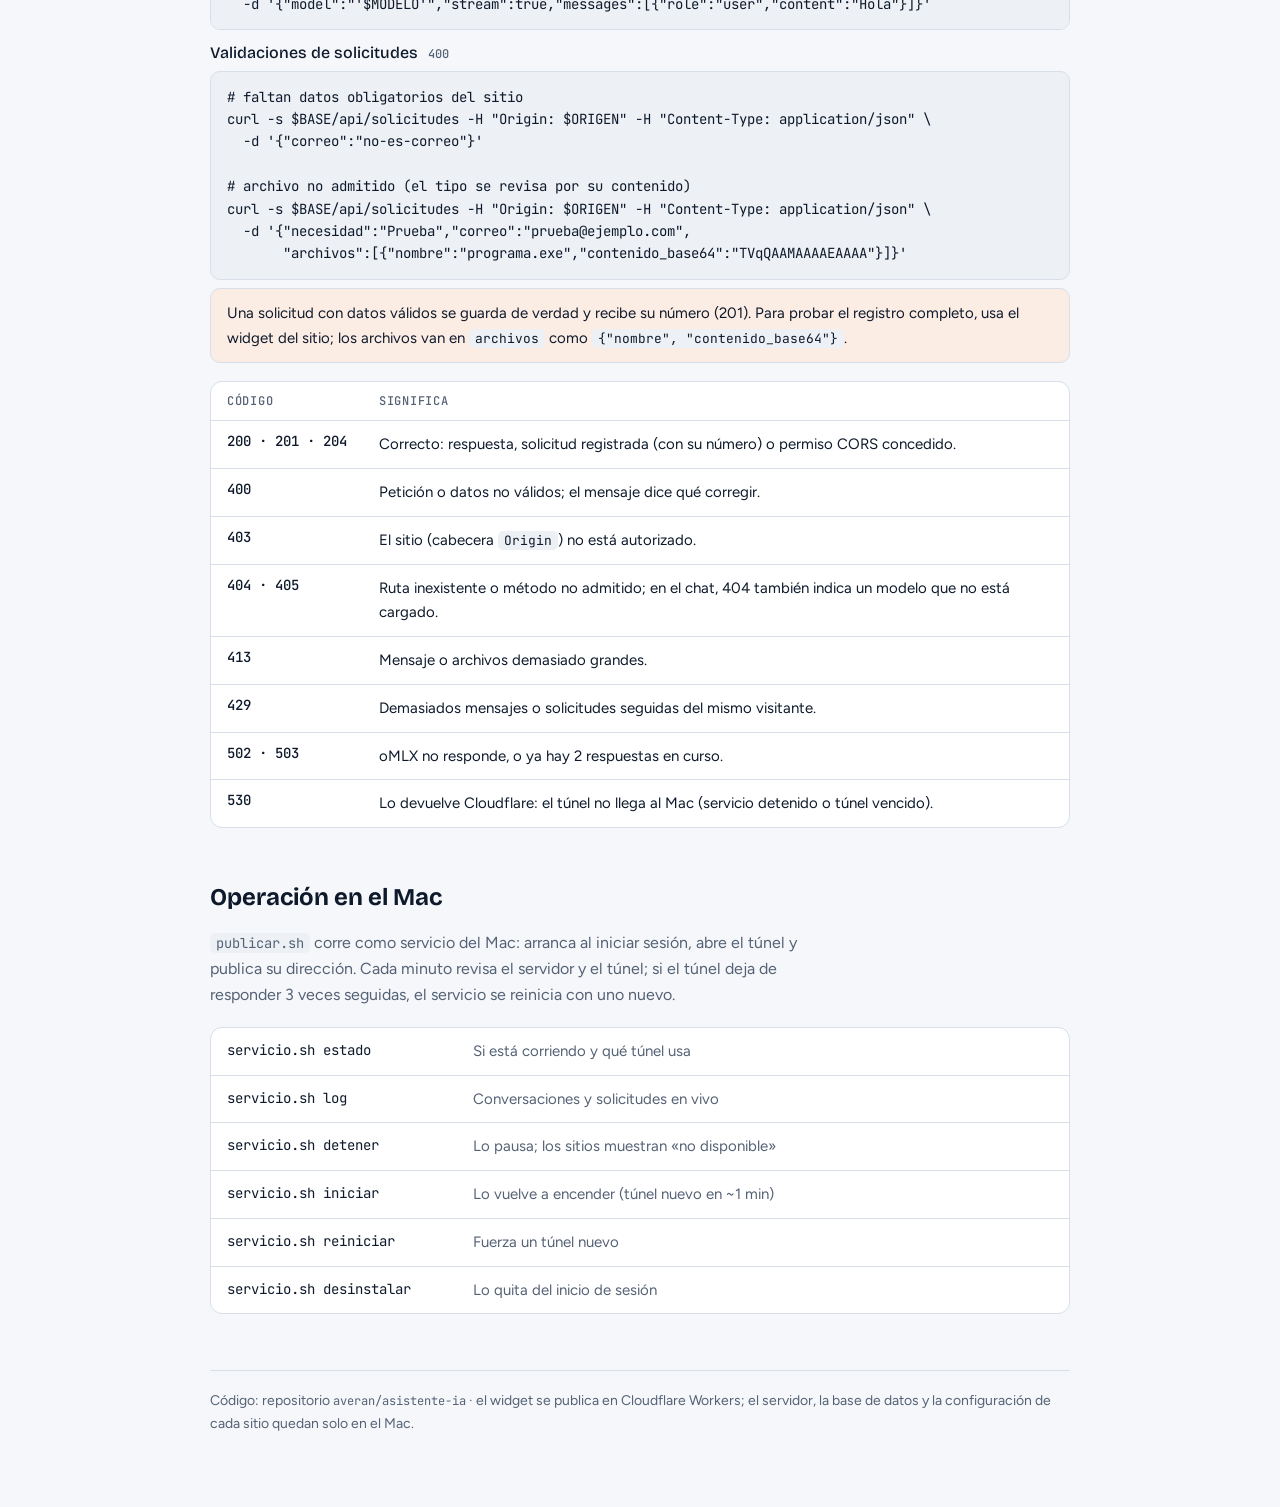
==== commit 471cb27d: "Documentación: stack tecnológico por capas (página de arquitectura y README) Co-Authored-By: Claude " ====
--- a/docs/arquitectura.html
+++ b/docs/arquitectura.html
@@ -117,6 +117,17 @@
   .test h3 .exp { font: 500 12px/1 var(--mono); color: var(--muted); }
   .note { background: var(--mac-soft); color: var(--ink); border: 1px solid var(--line); border-radius: 10px; padding: 12px 16px; font-size: 15px; }
   td.code { font: 500 14px var(--mono); white-space: nowrap; }
+  .stack { display: grid; border: 1px solid var(--line); border-radius: 12px; background: var(--surface); overflow: hidden; }
+  .layer { display: grid; grid-template-columns: minmax(0, 190px) minmax(0, 1fr); gap: 18px; padding: 16px 20px; border-bottom: 1px solid var(--line); }
+  .layer:last-child { border-bottom: 0; }
+  .layer h3 { font-size: 16px; }
+  .layer .where { display: block; margin-top: 4px; font: 12px/1.4 var(--mono); color: var(--muted); }
+  .tech { display: grid; gap: 7px; min-width: 0; }
+  .tech div { display: flex; flex-wrap: wrap; align-items: baseline; gap: 2px 10px; }
+  .tech b { font-weight: 600; }
+  .tech .ver { font: 12px var(--mono); color: var(--accent); }
+  .tech .role { color: var(--muted); font-size: 15px; }
+  @media (max-width: 560px) { .layer { grid-template-columns: minmax(0, 1fr); gap: 8px; } }
   footer { color: var(--muted); font-size: 14px; border-top: 1px solid var(--line); padding-top: 18px; }
 </style>
 </head>
@@ -184,6 +195,80 @@
     </ol>
   </section>
 
+  <section aria-labelledby="h-stack">
+    <h2 id="h-stack">Stack tecnológico</h2>
+    <p class="sub">Todo el código propio (unas 3.100 líneas entre widget, servidor, gestión y scripts) usa tecnologías estándar: JavaScript sin framework en el navegador y Python sin dependencias en el servidor. Lo que no es propio: los servicios de Cloudflare y GitHub, tres librerías del navegador para leer archivos y el modelo de IA, que corre en el mismo Mac.</p>
+    <div class="stack">
+      <div class="layer">
+        <h3>Widget<span class="where">navegador del visitante</span></h3>
+        <div class="tech">
+          <div><b>JavaScript</b><span class="ver">sin framework</span><span class="role">widget y <code>embed.js</code>, sin compilación ni dependencias</span></div>
+          <div><b>CSS con variables</b><span class="role">colores y estilo propios de cada sitio</span></div>
+          <div><b>fetch + ReadableStream</b><span class="role">muestra la respuesta a medida que llega (streaming SSE)</span></div>
+          <div><b>pdf.js</b><span class="ver">3.11.174</span><span class="role">lee PDF en el navegador</span></div>
+          <div><b>mammoth</b><span class="ver">1.6.0</span><span class="role">lee documentos Word (.docx)</span></div>
+          <div><b>SheetJS</b><span class="ver">0.18.5</span><span class="role">lee planillas Excel; estas tres librerías se cargan desde cdnjs solo si se adjunta un archivo</span></div>
+          <div><b>localStorage</b><span class="role">conserva la conversación al recargar la página</span></div>
+        </div>
+      </div>
+      <div class="layer">
+        <h3>Publicación<span class="where">internet</span></h3>
+        <div class="tech">
+          <div><b>Cloudflare Workers</b><span class="ver">static assets</span><span class="role">sirve el widget; se despliega solo con cada push a GitHub</span></div>
+          <div><b>Wrangler</b><span class="ver">4.149</span><span class="role">configuración del Worker y sus dominios (<code>wrangler.jsonc</code>)</span></div>
+          <div><b>Cloudflare DNS y Registrar</b><span class="role">dominio <code>faenabot.stream</code> y sus subdominios con HTTPS</span></div>
+          <div><b>GitHub</b><span class="role">código y <code>backend.js</code> con la dirección vigente del túnel</span></div>
+          <div><b>Vercel · Cloudflare Workers · GitHub Pages</b><span class="role">donde están publicados los sitios que integran el asistente</span></div>
+        </div>
+      </div>
+      <div class="layer">
+        <h3>Conexión<span class="where">internet → Mac</span></h3>
+        <div class="tech">
+          <div><b>cloudflared</b><span class="ver">2026.9.3</span><span class="role">túnel gratuito de Cloudflare (Quick Tunnel); el HTTPS lo pone Cloudflare y el Mac no abre puertos</span></div>
+        </div>
+      </div>
+      <div class="layer">
+        <h3>Servidor<span class="where">Mac · :5204 y :5205</span></h3>
+        <div class="tech">
+          <div><b>Python</b><span class="ver">3.9.6</span><span class="role">solo biblioteca estándar: <code>http.server</code>, <code>http.client</code>, <code>sqlite3</code>, <code>threading</code>; nada que instalar</span></div>
+          <div><b>API compatible con OpenAI</b><span class="role"><code>/v1/chat/completions</code> con streaming, igual que oMLX</span></div>
+          <div><b>Gestión</b><span class="role">HTML y JavaScript servidos por el mismo proceso, solo para el Mac</span></div>
+        </div>
+      </div>
+      <div class="layer">
+        <h3>Datos<span class="where">Mac</span></h3>
+        <div class="tech">
+          <div><b>SQLite</b><span class="ver">3.54</span><span class="role">un archivo con solicitudes, archivos adjuntos (con SHA-256) y notas</span></div>
+          <div><b>Markdown con encabezado</b><span class="role">un archivo por sitio (configuración y conocimiento) y reglas comunes por modo</span></div>
+          <div><b>.env</b><span class="role">clave de oMLX, puertos y límites; nunca se sube a GitHub</span></div>
+        </div>
+      </div>
+      <div class="layer">
+        <h3>Inteligencia artificial<span class="where">Mac · :8000</span></h3>
+        <div class="tech">
+          <div><b>oMLX</b><span class="role">servidor local de modelos para Apple silicon, con API compatible con OpenAI</span></div>
+          <div><b>Modelos MLX cuantizados</b><span class="ver">4 bits</span><span class="role">hoy <code>Qwen3.5-4B-MLX-4bit</code>; el asistente usa solo el modelo ya cargado</span></div>
+        </div>
+      </div>
+      <div class="layer">
+        <h3>Operación<span class="where">Mac</span></h3>
+        <div class="tech">
+          <div><b>bash</b><span class="role"><code>publicar.sh</code>, <code>servicio.sh</code> y <code>probar-servicios.sh</code></span></div>
+          <div><b>launchd</b><span class="role">servicio del Mac: arranque al iniciar sesión y reinicio automático</span></div>
+          <div><b>caffeinate</b><span class="role">evita que el Mac se duerma mientras el asistente está conectado</span></div>
+          <div><b>git + Llavero de macOS</b><span class="ver">2.54</span><span class="role">publica <code>backend.js</code> sin pedir contraseña</span></div>
+          <div><b>curl</b><span class="role">pruebas de los servicios</span></div>
+        </div>
+      </div>
+      <div class="layer">
+        <h3>Equipo<span class="where">hardware</span></h3>
+        <div class="tech">
+          <div><b>MacBook Air</b><span class="ver">Apple M5 · 24 GB</span><span class="role">memoria unificada compartida entre el sistema y el modelo; macOS 27.0.1</span></div>
+        </div>
+      </div>
+    </div>
+  </section>
+
   <section aria-labelledby="h-servicios">
     <h2 id="h-servicios">Servicios del servidor :5204</h2>
     <p class="sub">El servidor escucha solo en el Mac (<code>127.0.0.1:5204</code>) y llega a internet únicamente por el túnel. Toda petición con origen de navegador debe venir de un sitio autorizado.</p>
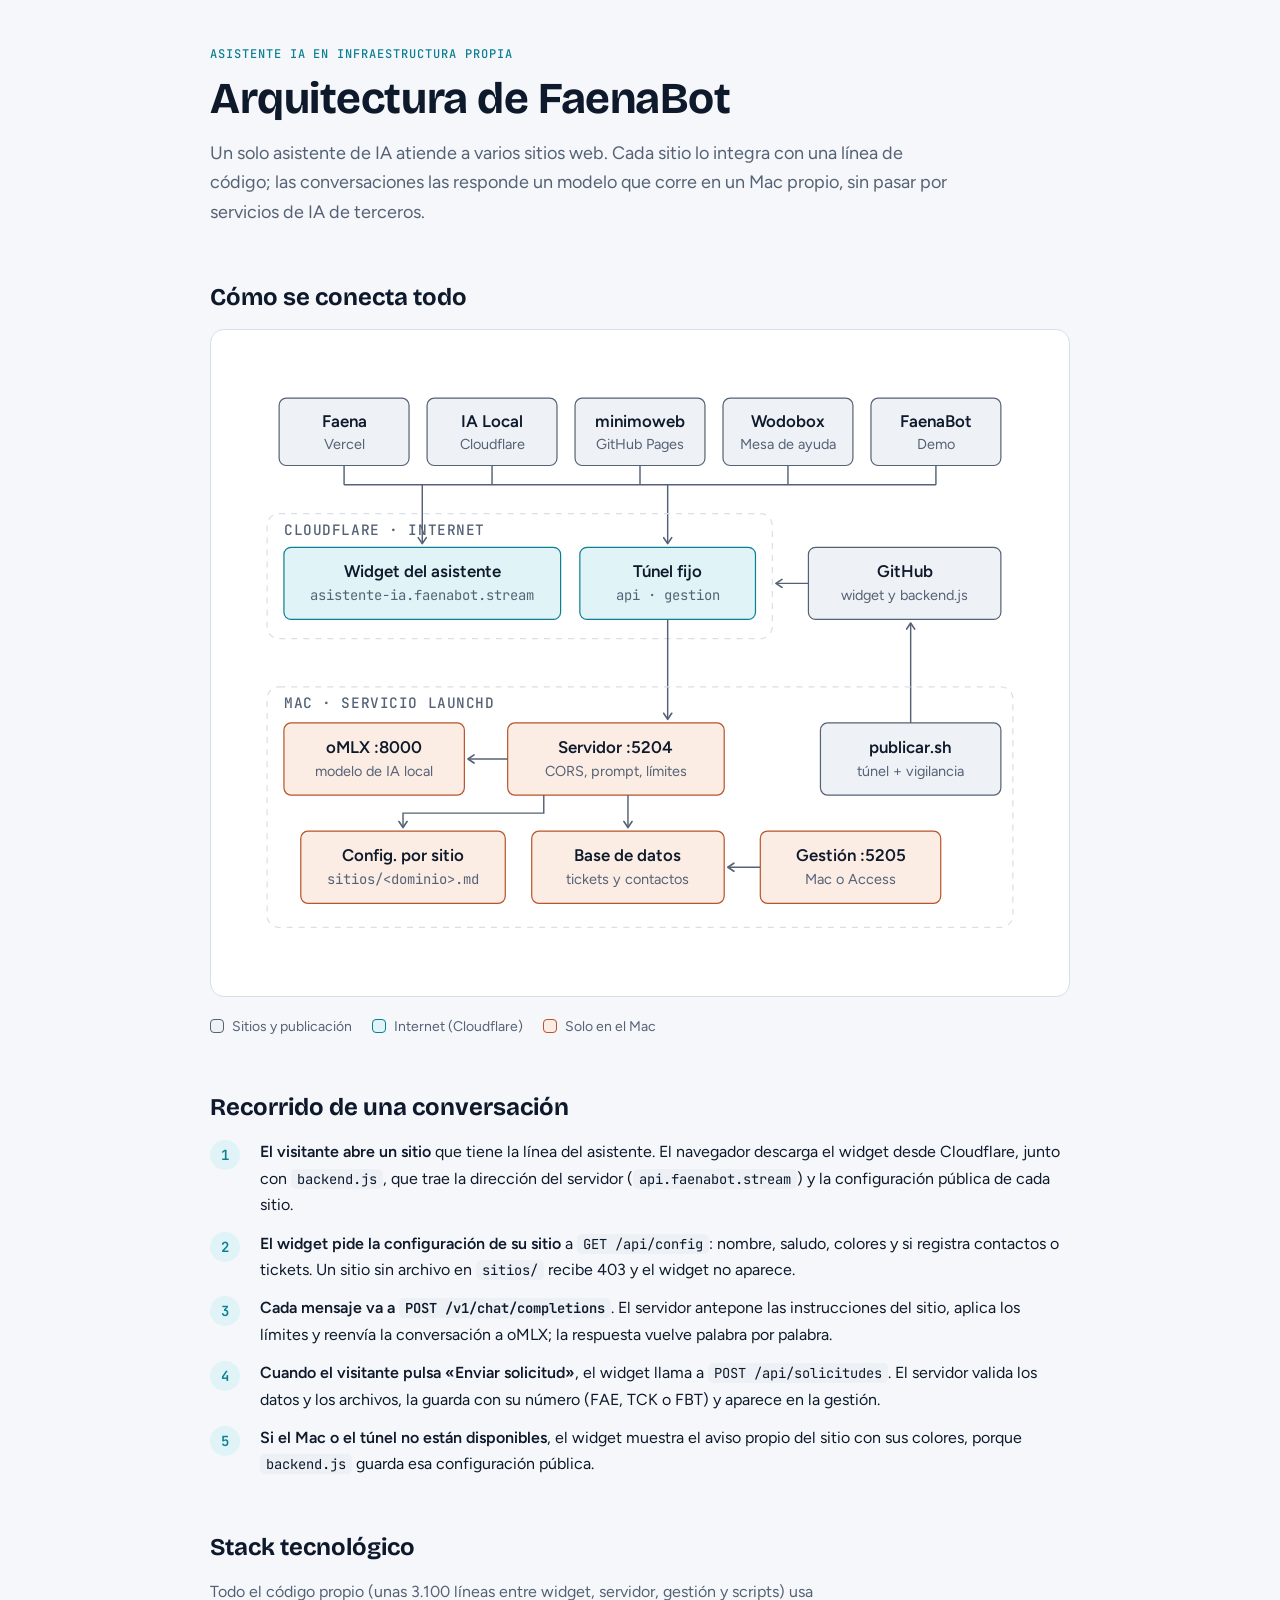
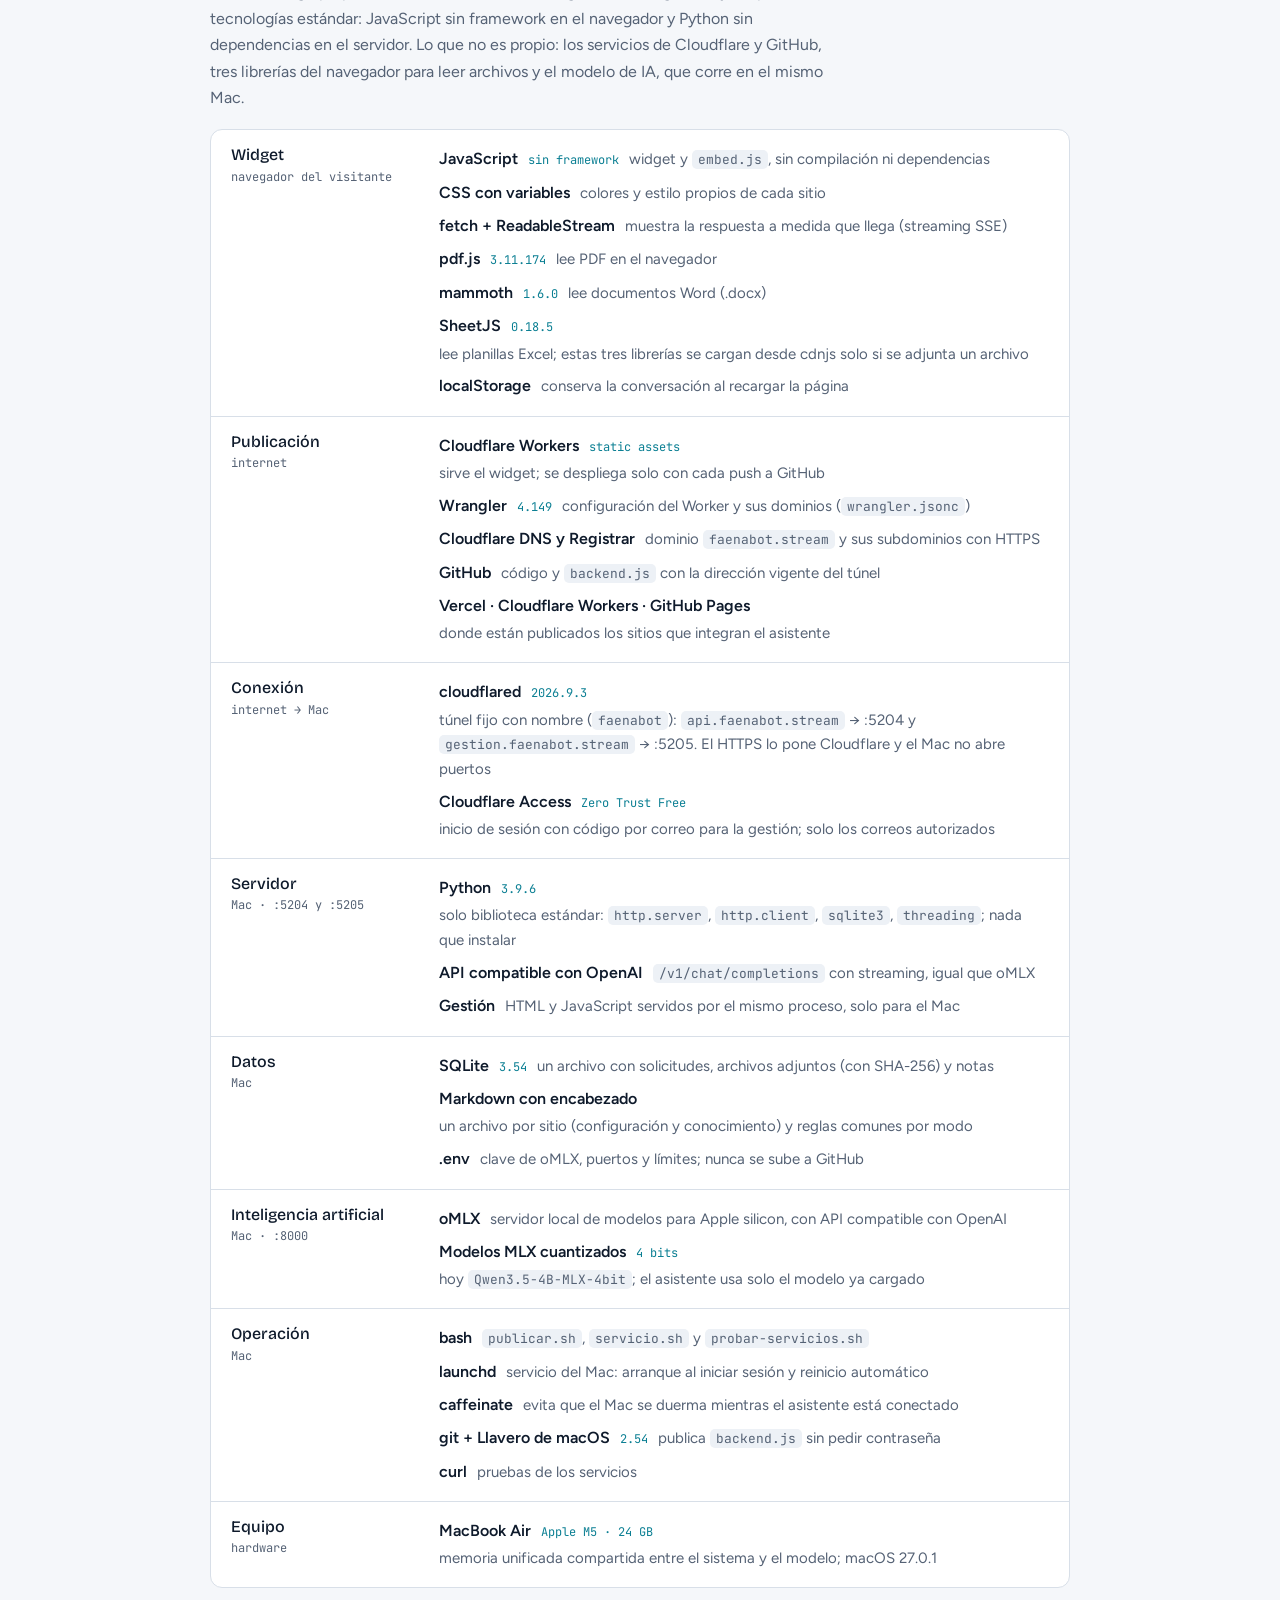
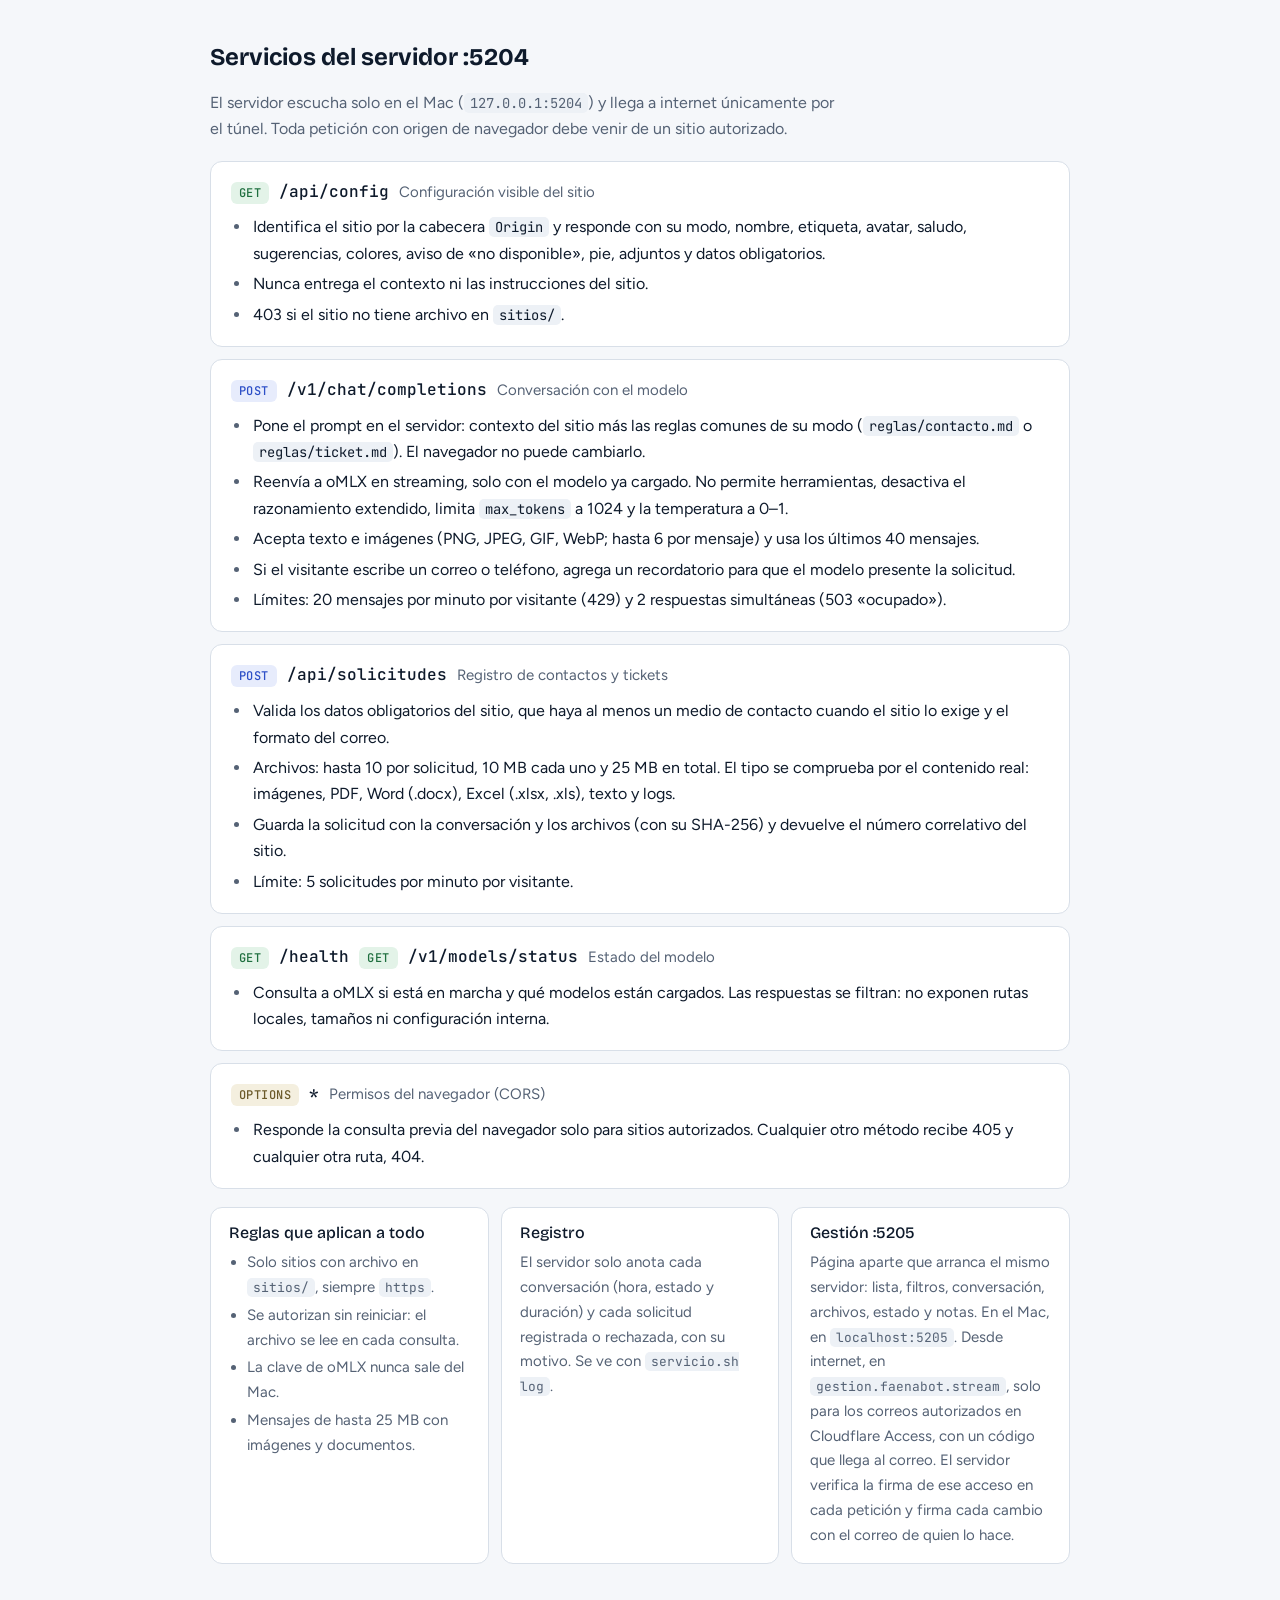
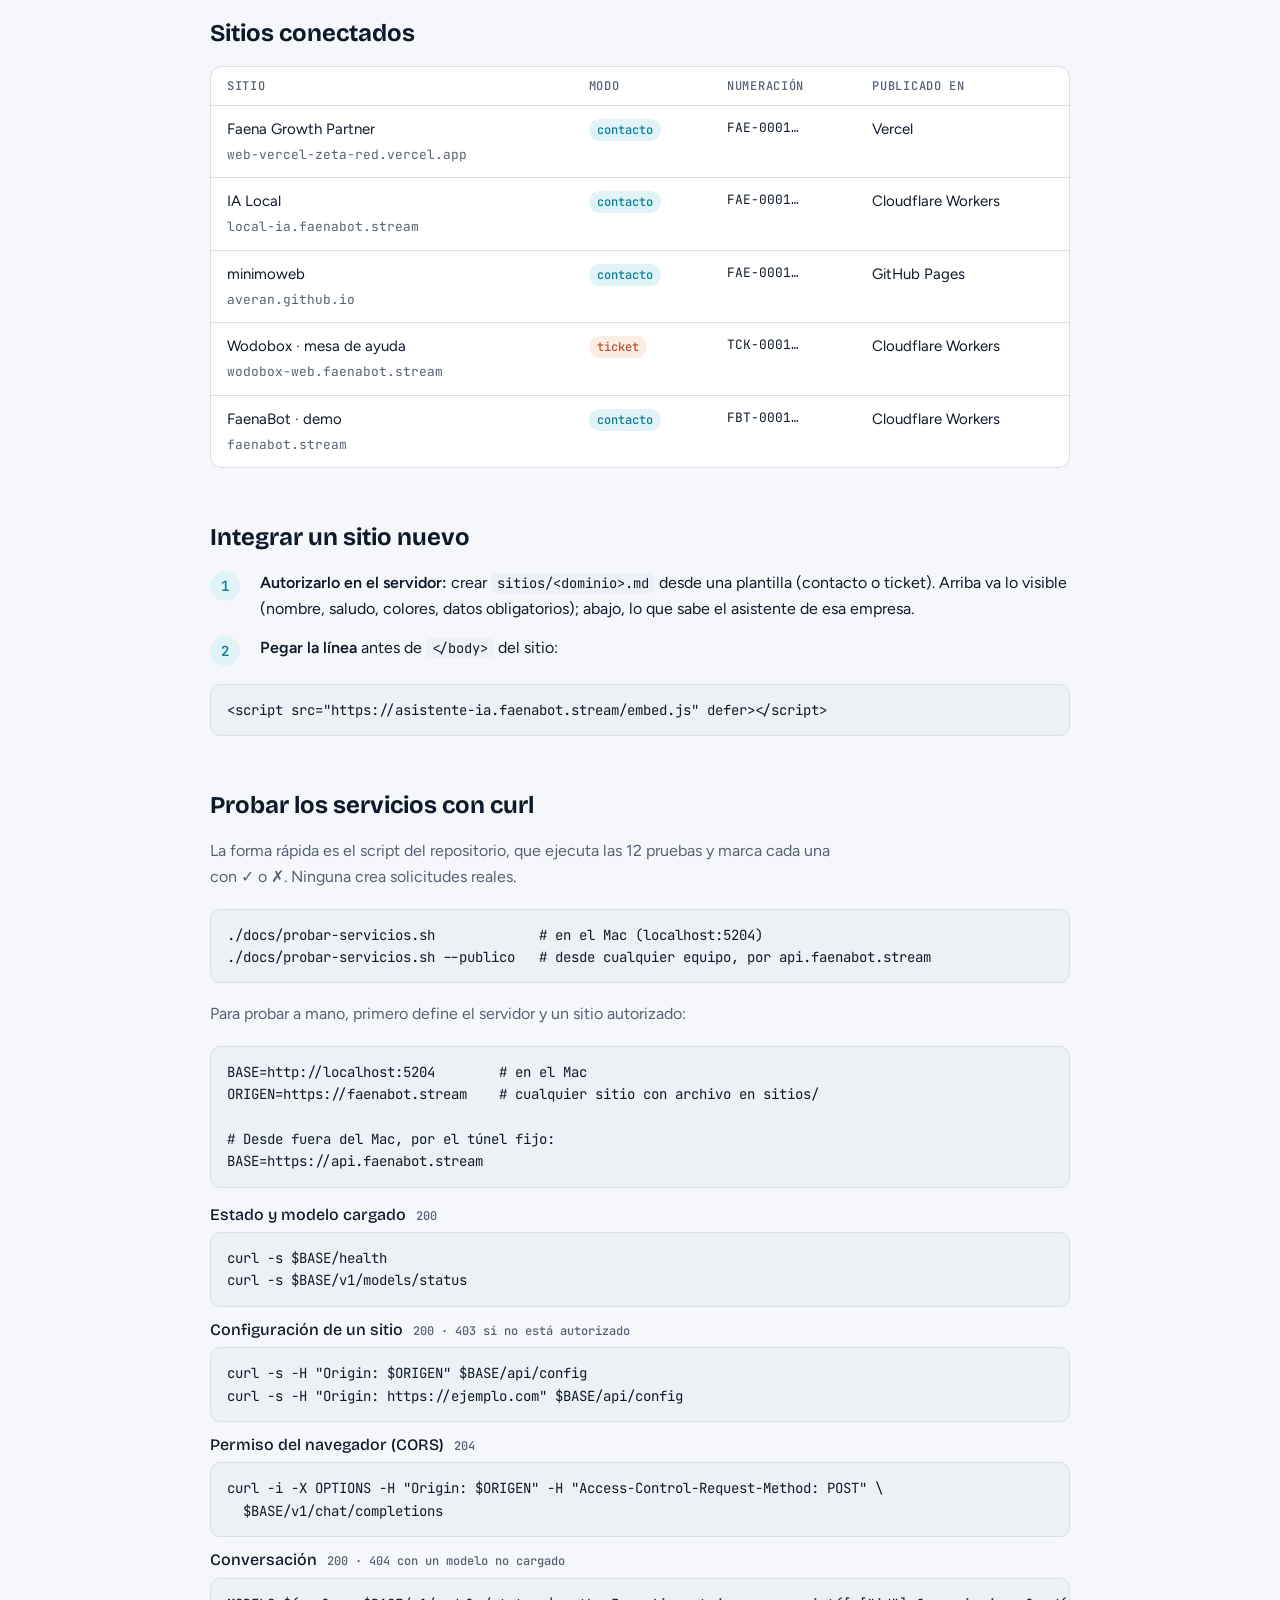
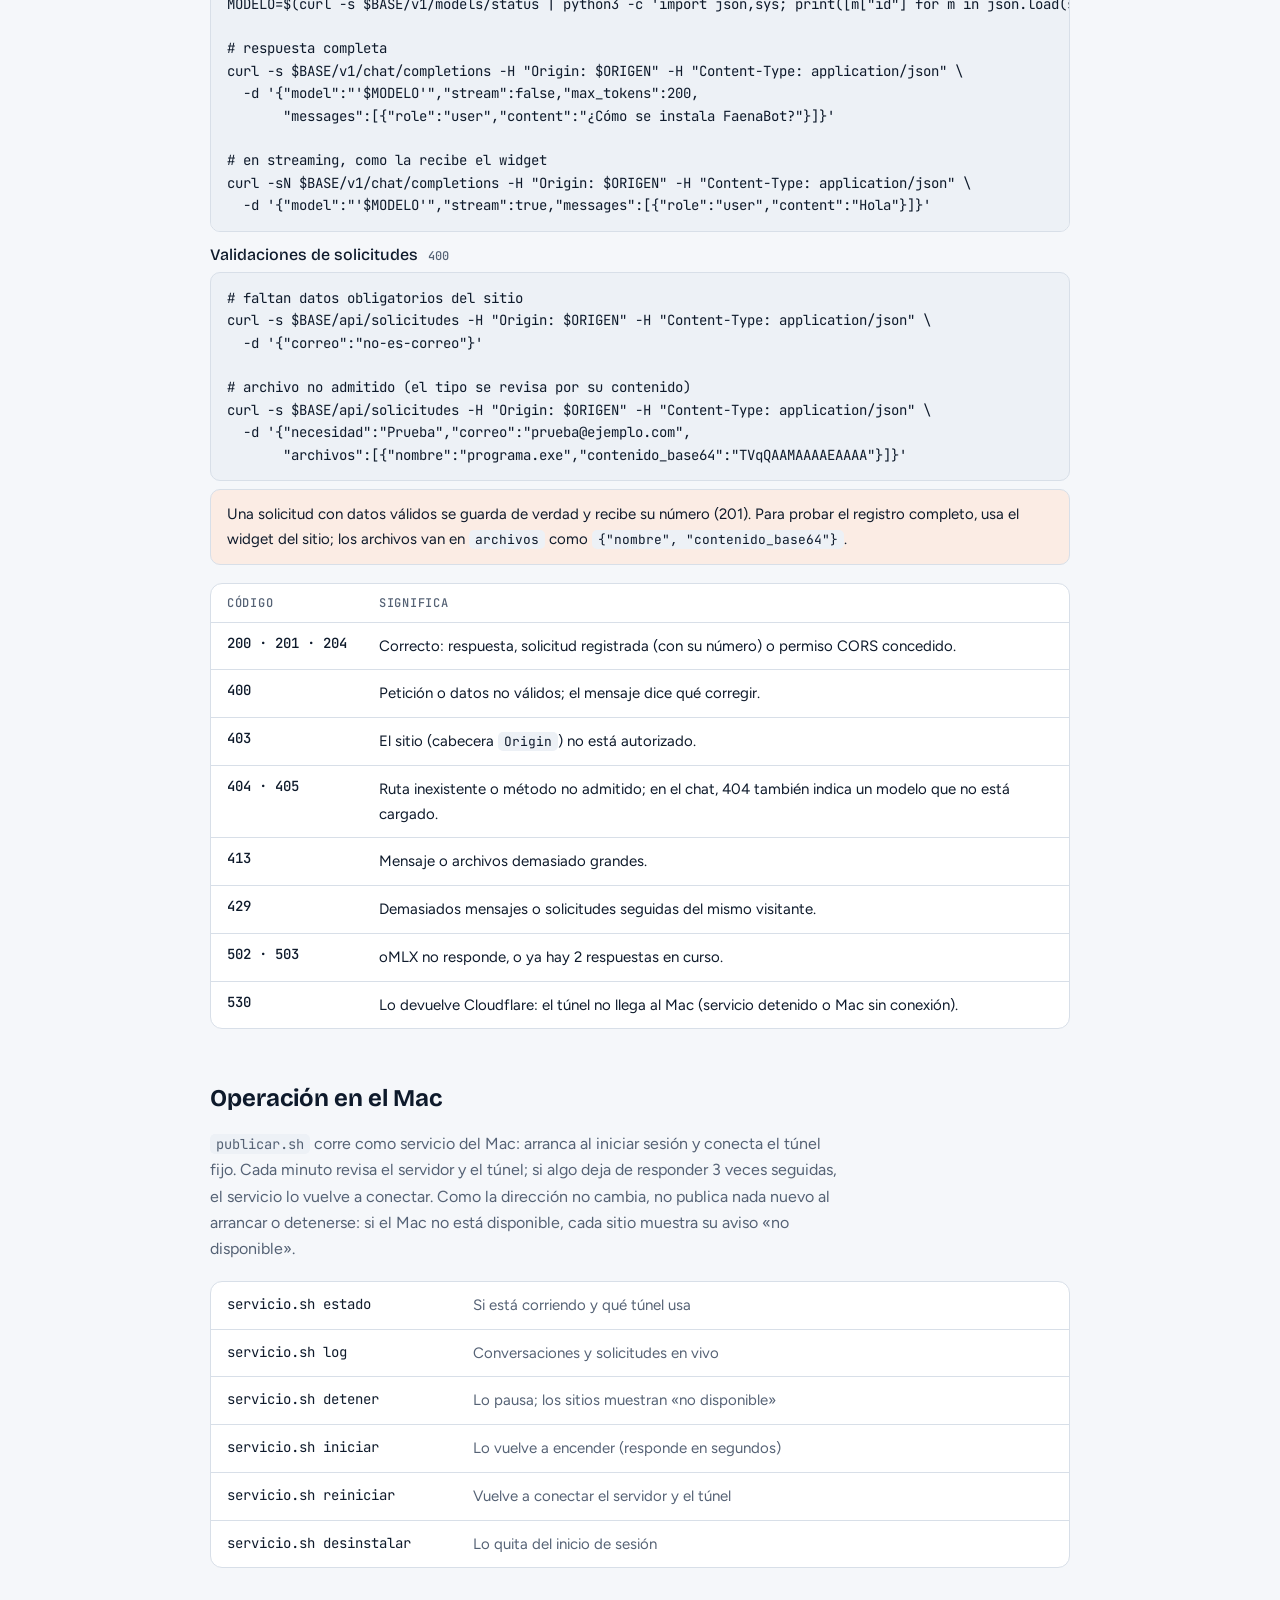
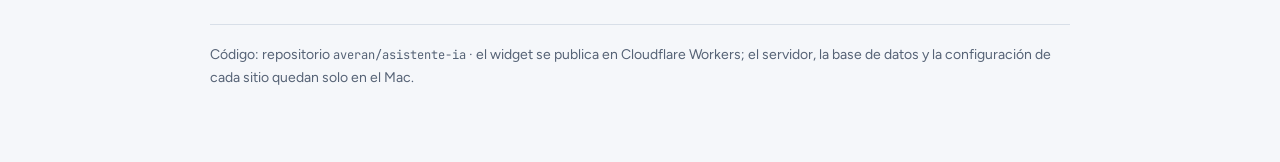
==== commit c8f3cf76: "Túnel fijo (api.faenabot.stream) y gestión desde internet con Cloudflare Access - publicar.sh: modo " ====
--- a/docs/arquitectura.html
+++ b/docs/arquitectura.html
@@ -158,8 +158,8 @@
         <rect class="group" x="30" y="136" width="420" height="104" rx="10"/>
         <text class="gl" x="44" y="154">CLOUDFLARE · INTERNET</text>
         <g><rect class="box c" x="44" y="164" width="230" height="60" rx="6"/><text class="tt" x="159" y="189" text-anchor="middle">Widget del asistente</text><text class="tm" x="159" y="208" text-anchor="middle">asistente-ia.faenabot.stream</text></g>
-        <g><rect class="box c" x="290" y="164" width="146" height="60" rx="6"/><text class="tt" x="363" y="189" text-anchor="middle">Túnel</text><text class="tm" x="363" y="208" text-anchor="middle">trycloudflare.com</text></g>
-        <g><rect class="box n" x="480" y="164" width="160" height="60" rx="6"/><text class="tt" x="560" y="189" text-anchor="middle">GitHub</text><text class="ts" x="560" y="208" text-anchor="middle">dirección del túnel</text></g>
+        <g><rect class="box c" x="290" y="164" width="146" height="60" rx="6"/><text class="tt" x="363" y="189" text-anchor="middle">Túnel fijo</text><text class="tm" x="363" y="208" text-anchor="middle">api · gestion</text></g>
+        <g><rect class="box n" x="480" y="164" width="160" height="60" rx="6"/><text class="tt" x="560" y="189" text-anchor="middle">GitHub</text><text class="ts" x="560" y="208" text-anchor="middle">widget y backend.js</text></g>
         <line class="wire" x1="480" y1="194" x2="453" y2="194" marker-end="url(#ah)"/>
         <line class="wire" x1="363" y1="224" x2="363" y2="307" marker-end="url(#ah)"/>
         <line class="wire" x1="565" y1="310" x2="565" y2="227" marker-end="url(#ah)"/>
@@ -171,7 +171,7 @@
         <line class="wire" x1="230" y1="340" x2="197" y2="340" marker-end="url(#ah)"/>
         <g><rect class="box m" x="58" y="400" width="170" height="60" rx="6"/><text class="tt" x="143" y="425" text-anchor="middle">Config. por sitio</text><text class="tm" x="143" y="444" text-anchor="middle">sitios/&lt;dominio&gt;.md</text></g>
         <g><rect class="box m" x="250" y="400" width="160" height="60" rx="6"/><text class="tt" x="330" y="425" text-anchor="middle">Base de datos</text><text class="ts" x="330" y="444" text-anchor="middle">tickets y contactos</text></g>
-        <g><rect class="box m" x="440" y="400" width="150" height="60" rx="6"/><text class="tt" x="515" y="425" text-anchor="middle">Gestión :5205</text><text class="ts" x="515" y="444" text-anchor="middle">solo este Mac</text></g>
+        <g><rect class="box m" x="440" y="400" width="150" height="60" rx="6"/><text class="tt" x="515" y="425" text-anchor="middle">Gestión :5205</text><text class="ts" x="515" y="444" text-anchor="middle">Mac o Access</text></g>
         <line class="wire" x1="330" y1="370" x2="330" y2="397" marker-end="url(#ah)"/>
         <path class="wire" d="M260 370V385H143V397" marker-end="url(#ah)"/>
         <line class="wire" x1="440" y1="430" x2="413" y2="430" marker-end="url(#ah)"/>
@@ -187,7 +187,7 @@
   <section aria-labelledby="h-flujo">
     <h2 id="h-flujo">Recorrido de una conversación</h2>
     <ol class="flow">
-      <li><p><strong>El visitante abre un sitio</strong> que tiene la línea del asistente. El navegador descarga el widget desde Cloudflare, junto con <code>backend.js</code>, que trae la dirección vigente del túnel.</p></li>
+      <li><p><strong>El visitante abre un sitio</strong> que tiene la línea del asistente. El navegador descarga el widget desde Cloudflare, junto con <code>backend.js</code>, que trae la dirección del servidor (<code>api.faenabot.stream</code>) y la configuración pública de cada sitio.</p></li>
       <li><p><strong>El widget pide la configuración de su sitio</strong> a <code>GET /api/config</code>: nombre, saludo, colores y si registra contactos o tickets. Un sitio sin archivo en <code>sitios/</code> recibe 403 y el widget no aparece.</p></li>
       <li><p><strong>Cada mensaje va a <code>POST /v1/chat/completions</code></strong>. El servidor antepone las instrucciones del sitio, aplica los límites y reenvía la conversación a oMLX; la respuesta vuelve palabra por palabra.</p></li>
       <li><p><strong>Cuando el visitante pulsa «Enviar solicitud»</strong>, el widget llama a <code>POST /api/solicitudes</code>. El servidor valida los datos y los archivos, la guarda con su número (FAE, TCK o FBT) y aparece en la gestión.</p></li>
@@ -224,7 +224,8 @@
       <div class="layer">
         <h3>Conexión<span class="where">internet → Mac</span></h3>
         <div class="tech">
-          <div><b>cloudflared</b><span class="ver">2026.9.3</span><span class="role">túnel gratuito de Cloudflare (Quick Tunnel); el HTTPS lo pone Cloudflare y el Mac no abre puertos</span></div>
+          <div><b>cloudflared</b><span class="ver">2026.9.3</span><span class="role">túnel fijo con nombre (<code>faenabot</code>): <code>api.faenabot.stream</code> → :5204 y <code>gestion.faenabot.stream</code> → :5205. El HTTPS lo pone Cloudflare y el Mac no abre puertos</span></div>
+          <div><b>Cloudflare Access</b><span class="ver">Zero Trust Free</span><span class="role">inicio de sesión con código por correo para la gestión; solo los correos autorizados</span></div>
         </div>
       </div>
       <div class="layer">
@@ -329,7 +330,7 @@
       </div>
       <div class="panel">
         <h3>Gestión :5205</h3>
-        <p>Página aparte, que arranca el mismo servidor y no pasa por el túnel. Acepta conexiones solo desde el Mac: lista, filtros, conversación, archivos, estado y notas.</p>
+        <p>Página aparte que arranca el mismo servidor: lista, filtros, conversación, archivos, estado y notas. En el Mac, en <code>localhost:5205</code>. Desde internet, en <code>gestion.faenabot.stream</code>, solo para los correos autorizados en Cloudflare Access, con un código que llega al correo. El servidor verifica la firma de ese acceso en cada petición y firma cada cambio con el correo de quien lo hace.</p>
       </div>
     </div>
   </section>
@@ -363,13 +364,13 @@
     <h2 id="h-probar">Probar los servicios con curl</h2>
     <p class="sub">La forma rápida es el script del repositorio, que ejecuta las 12 pruebas y marca cada una con ✓ o ✗. Ninguna crea solicitudes reales.</p>
     <pre>./docs/probar-servicios.sh             # en el Mac (localhost:5204)
-./docs/probar-servicios.sh --publico   # desde cualquier equipo, por el túnel vigente</pre>
+./docs/probar-servicios.sh --publico   # desde cualquier equipo, por api.faenabot.stream</pre>
     <p class="sub">Para probar a mano, primero define el servidor y un sitio autorizado:</p>
     <pre>BASE=http://localhost:5204        # en el Mac
 ORIGEN=https://faenabot.stream    # cualquier sitio con archivo en sitios/
 
-# Desde fuera del Mac, usa la dirección vigente del túnel:
-BASE=$(curl -s https://asistente-ia.faenabot.stream/backend.js | grep -oE 'https://[a-z0-9-]+\.trycloudflare\.com')</pre>
+# Desde fuera del Mac, por el túnel fijo:
+BASE=https://api.faenabot.stream</pre>
     <div class="tests">
       <div class="test">
         <h3>Estado y modelo cargado <span class="exp">200</span></h3>
@@ -423,7 +424,7 @@
           <tr><td class="code">413</td><td>Mensaje o archivos demasiado grandes.</td></tr>
           <tr><td class="code">429</td><td>Demasiados mensajes o solicitudes seguidas del mismo visitante.</td></tr>
           <tr><td class="code">502 · 503</td><td>oMLX no responde, o ya hay 2 respuestas en curso.</td></tr>
-          <tr><td class="code">530</td><td>Lo devuelve Cloudflare: el túnel no llega al Mac (servicio detenido o túnel vencido).</td></tr>
+          <tr><td class="code">530</td><td>Lo devuelve Cloudflare: el túnel no llega al Mac (servicio detenido o Mac sin conexión).</td></tr>
         </tbody>
       </table>
     </div>
@@ -431,13 +432,13 @@
 
   <section aria-labelledby="h-operacion">
     <h2 id="h-operacion">Operación en el Mac</h2>
-    <p class="sub"><code>publicar.sh</code> corre como servicio del Mac: arranca al iniciar sesión, abre el túnel y publica su dirección. Cada minuto revisa el servidor y el túnel; si el túnel deja de responder 3 veces seguidas, el servicio se reinicia con uno nuevo.</p>
+    <p class="sub"><code>publicar.sh</code> corre como servicio del Mac: arranca al iniciar sesión y conecta el túnel fijo. Cada minuto revisa el servidor y el túnel; si algo deja de responder 3 veces seguidas, el servicio lo vuelve a conectar. Como la dirección no cambia, no publica nada nuevo al arrancar o detenerse: si el Mac no está disponible, cada sitio muestra su aviso «no disponible».</p>
     <div class="cmds">
       <div class="cmd"><code>servicio.sh estado</code><span>Si está corriendo y qué túnel usa</span></div>
       <div class="cmd"><code>servicio.sh log</code><span>Conversaciones y solicitudes en vivo</span></div>
       <div class="cmd"><code>servicio.sh detener</code><span>Lo pausa; los sitios muestran «no disponible»</span></div>
-      <div class="cmd"><code>servicio.sh iniciar</code><span>Lo vuelve a encender (túnel nuevo en ~1 min)</span></div>
-      <div class="cmd"><code>servicio.sh reiniciar</code><span>Fuerza un túnel nuevo</span></div>
+      <div class="cmd"><code>servicio.sh iniciar</code><span>Lo vuelve a encender (responde en segundos)</span></div>
+      <div class="cmd"><code>servicio.sh reiniciar</code><span>Vuelve a conectar el servidor y el túnel</span></div>
       <div class="cmd"><code>servicio.sh desinstalar</code><span>Lo quita del inicio de sesión</span></div>
     </div>
   </section>
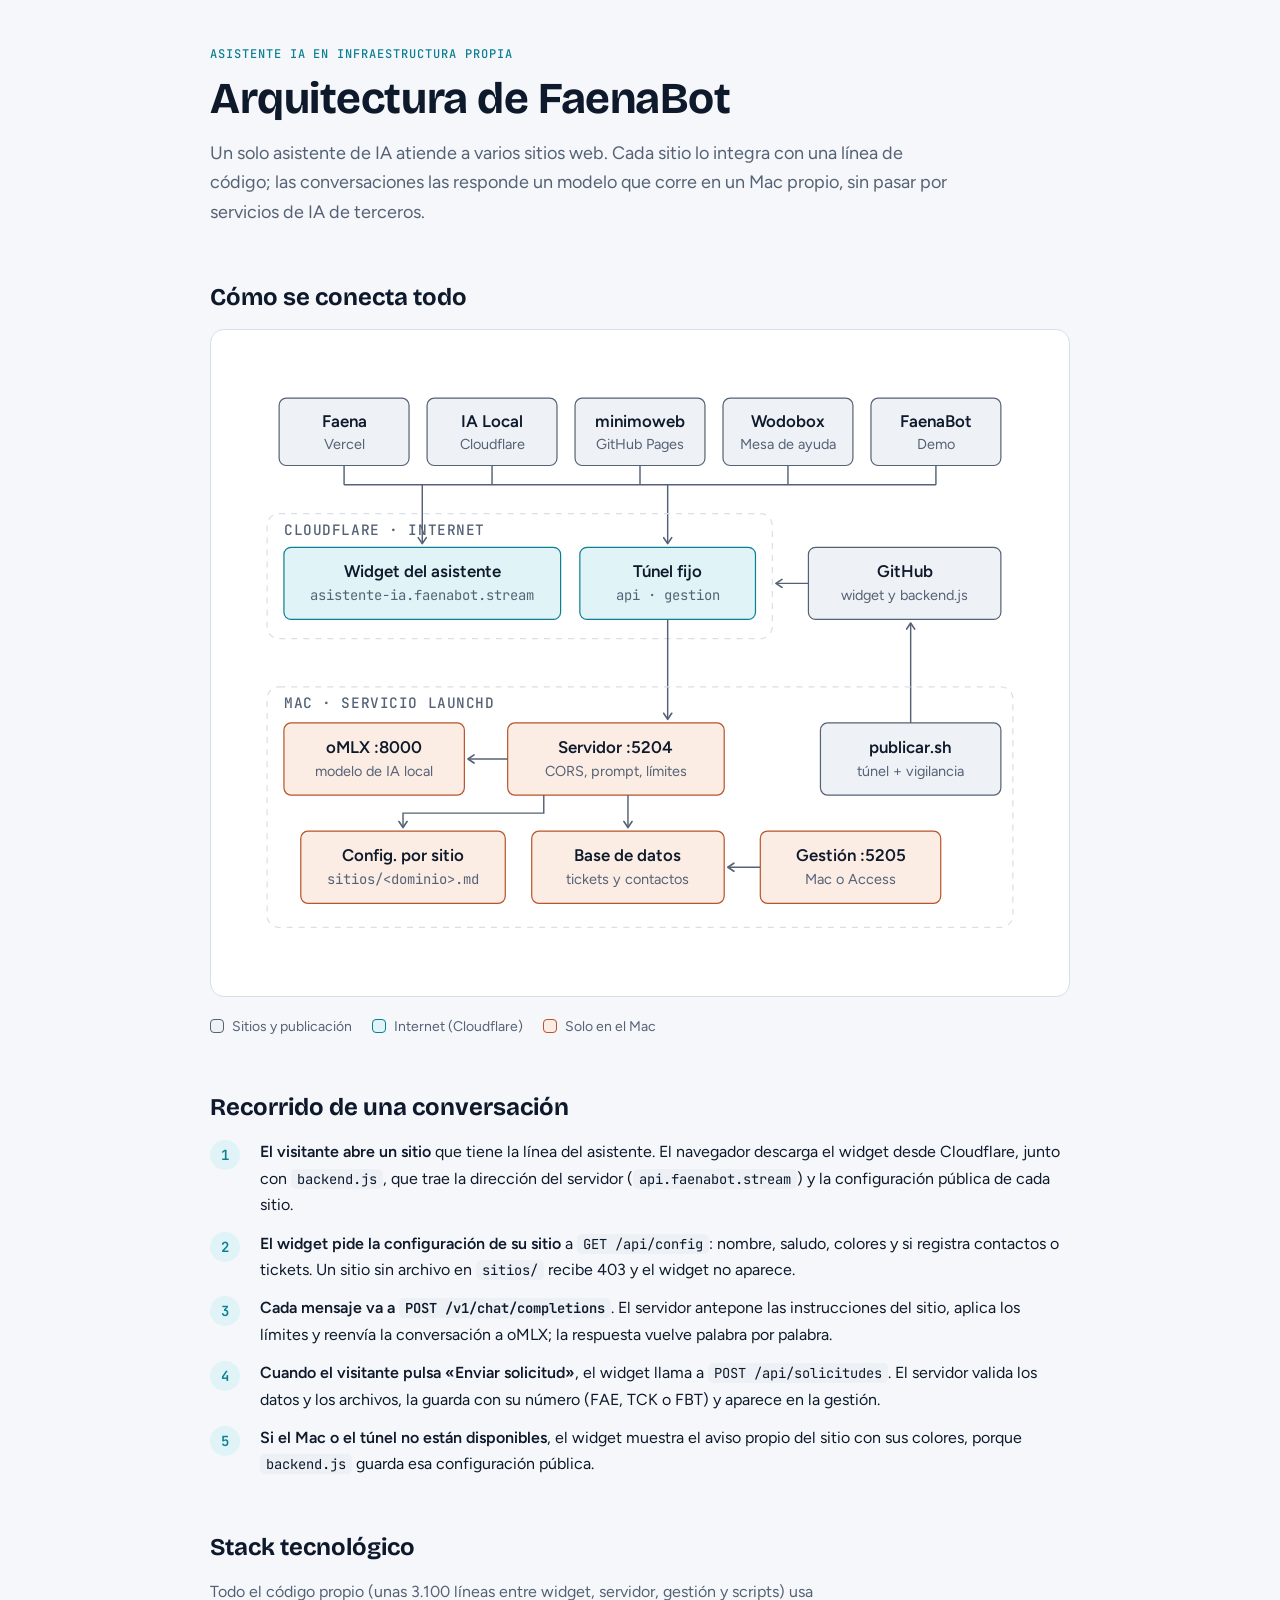
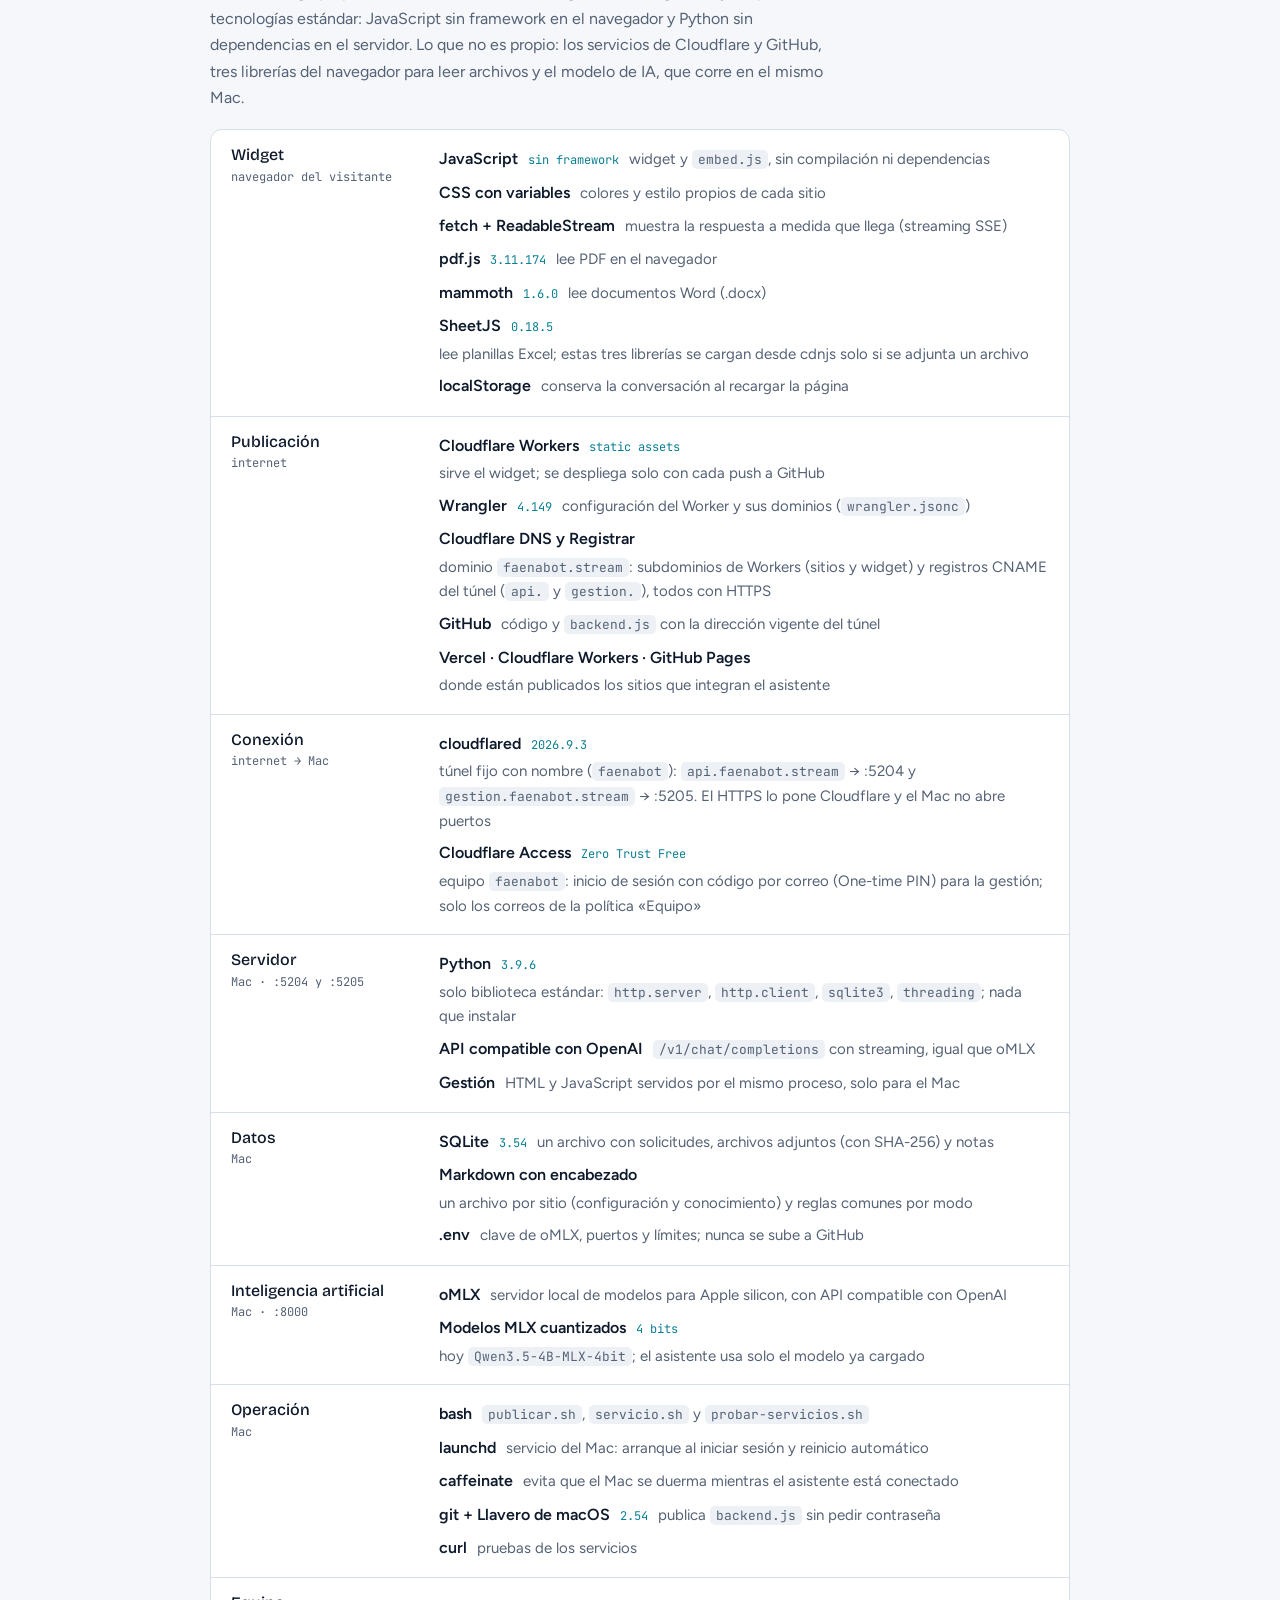
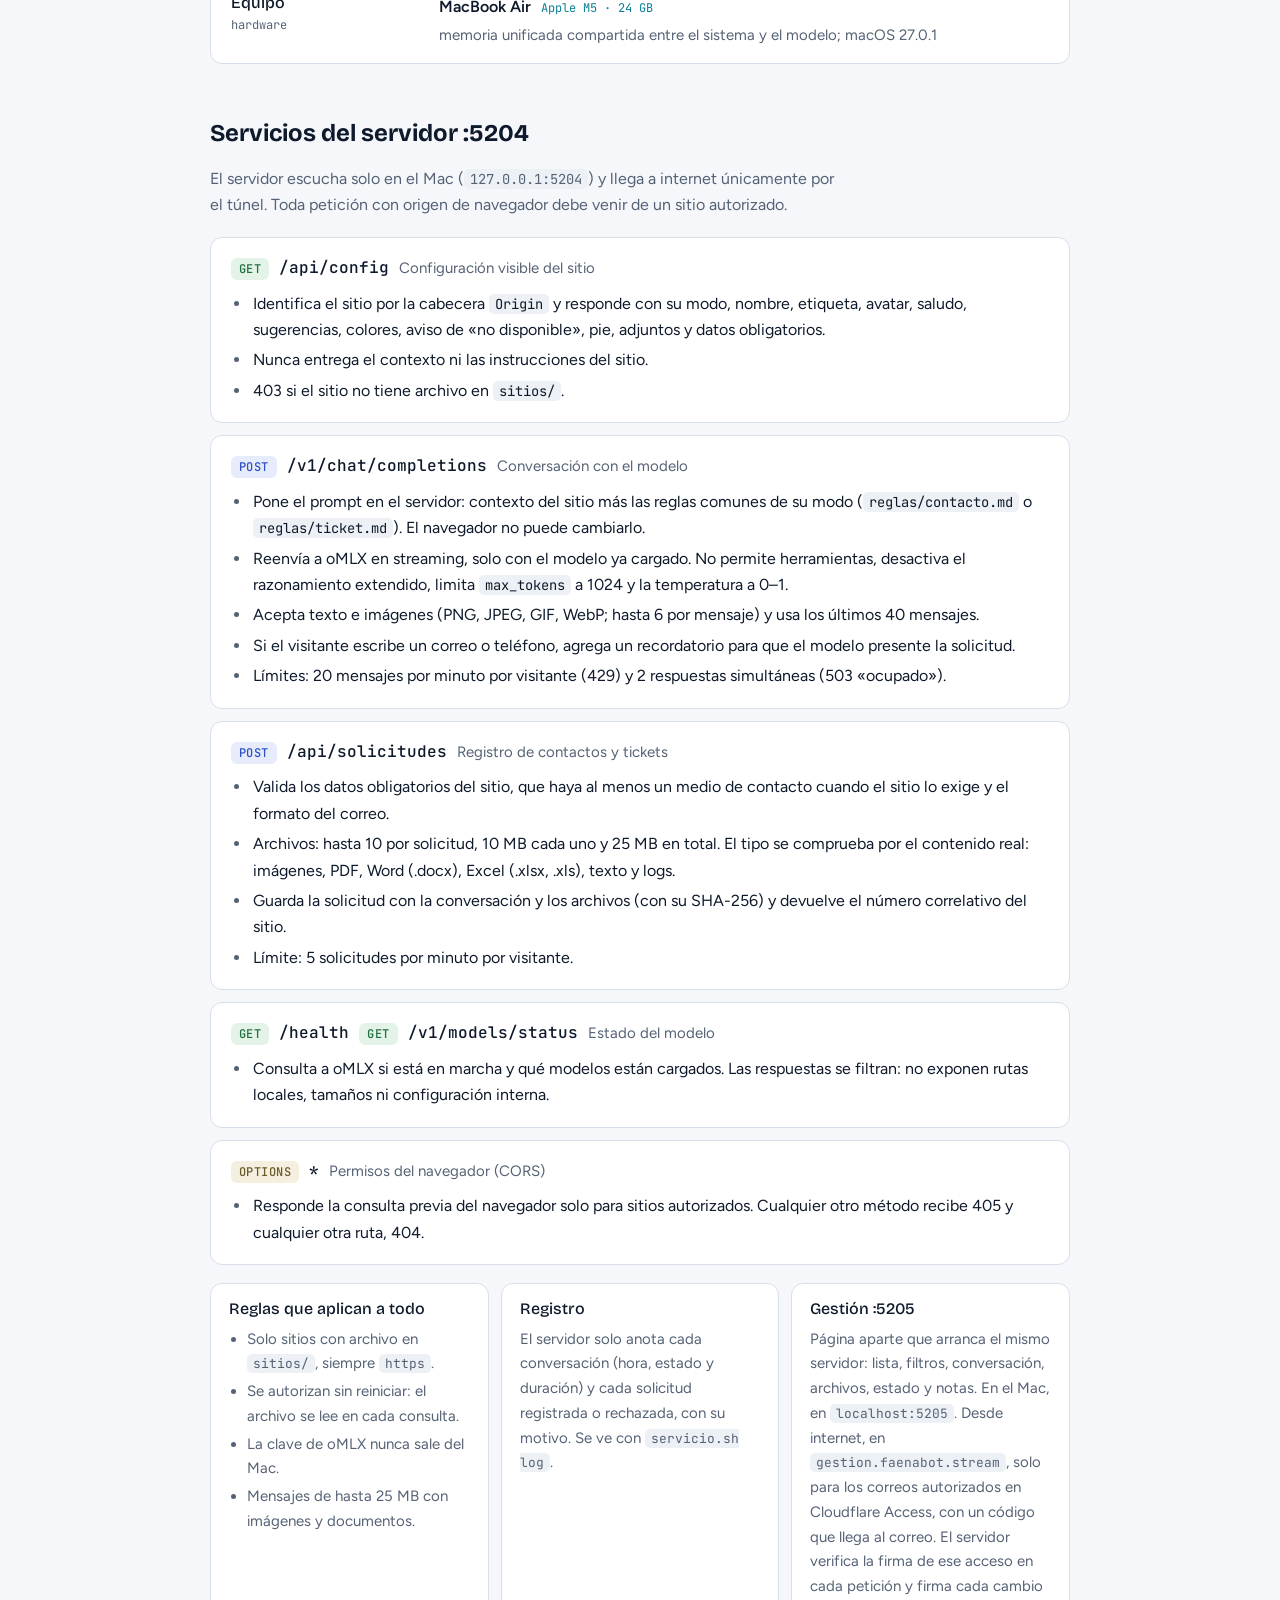
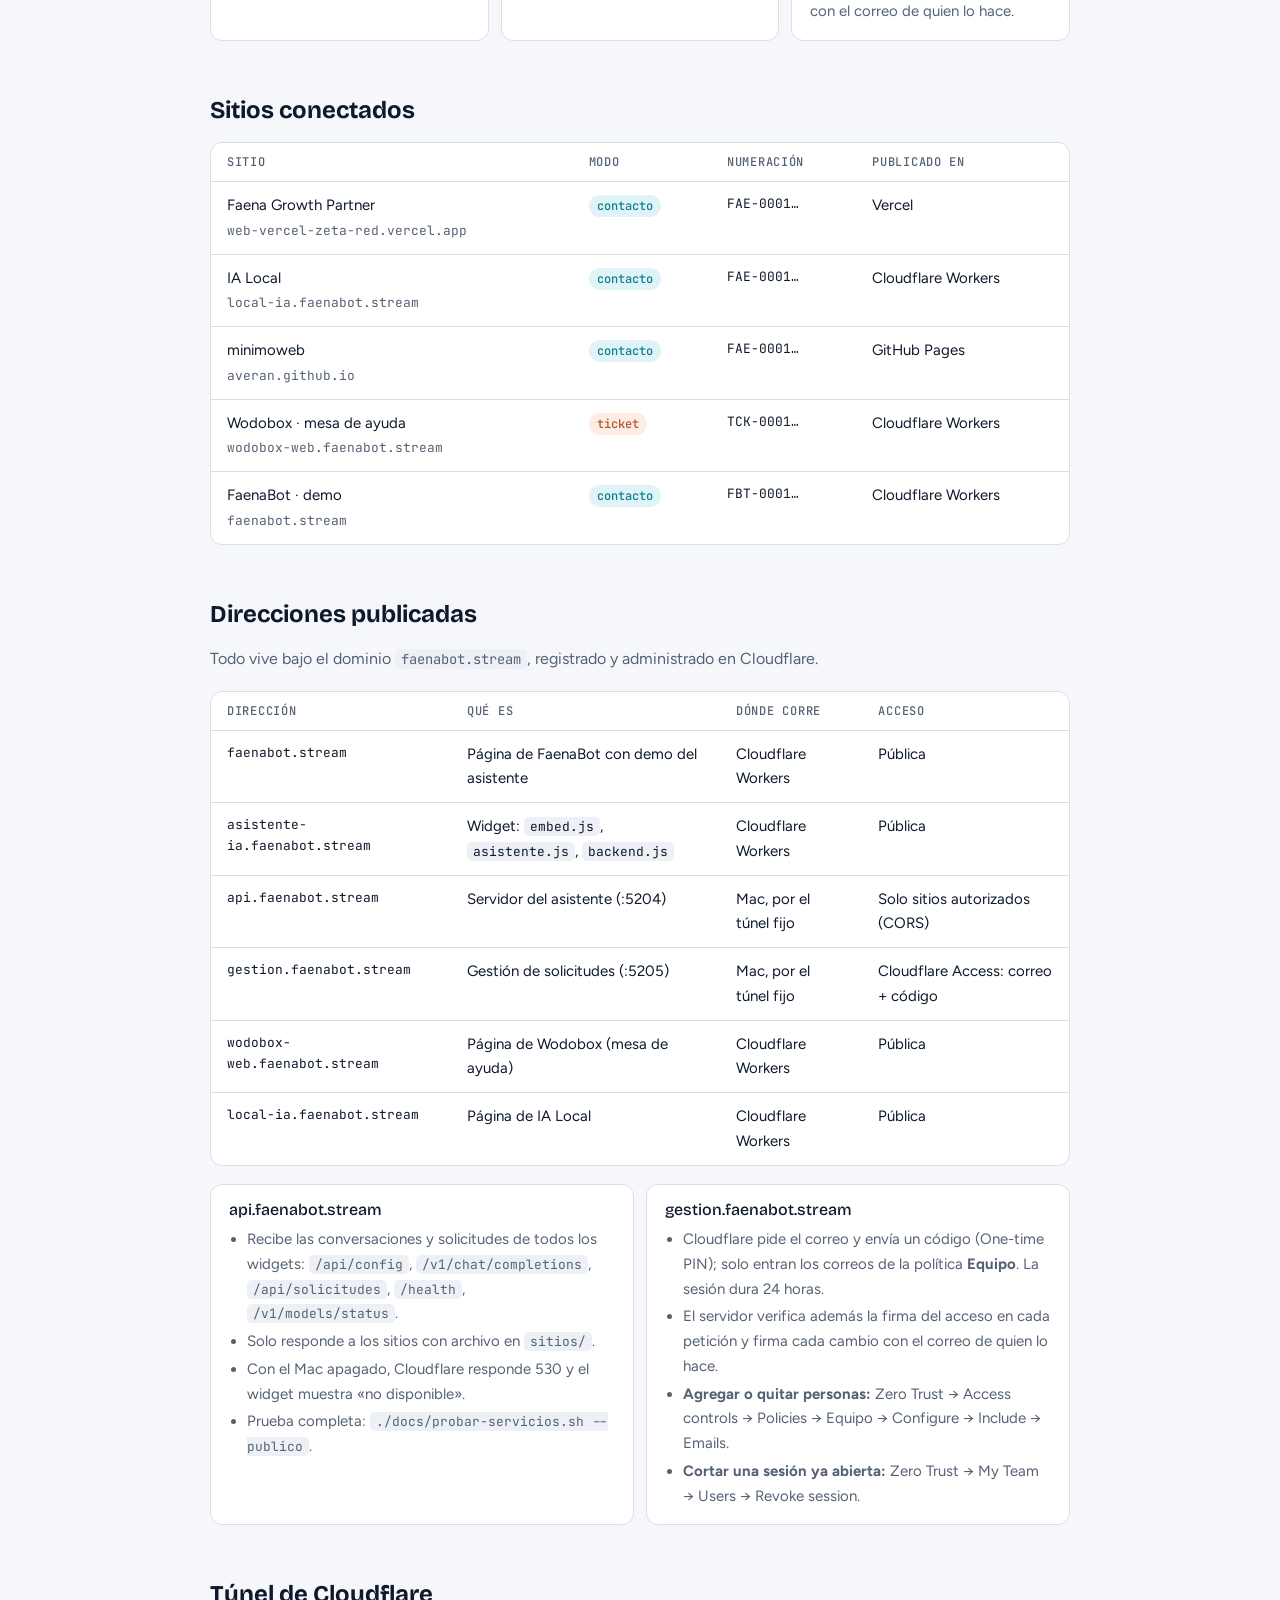
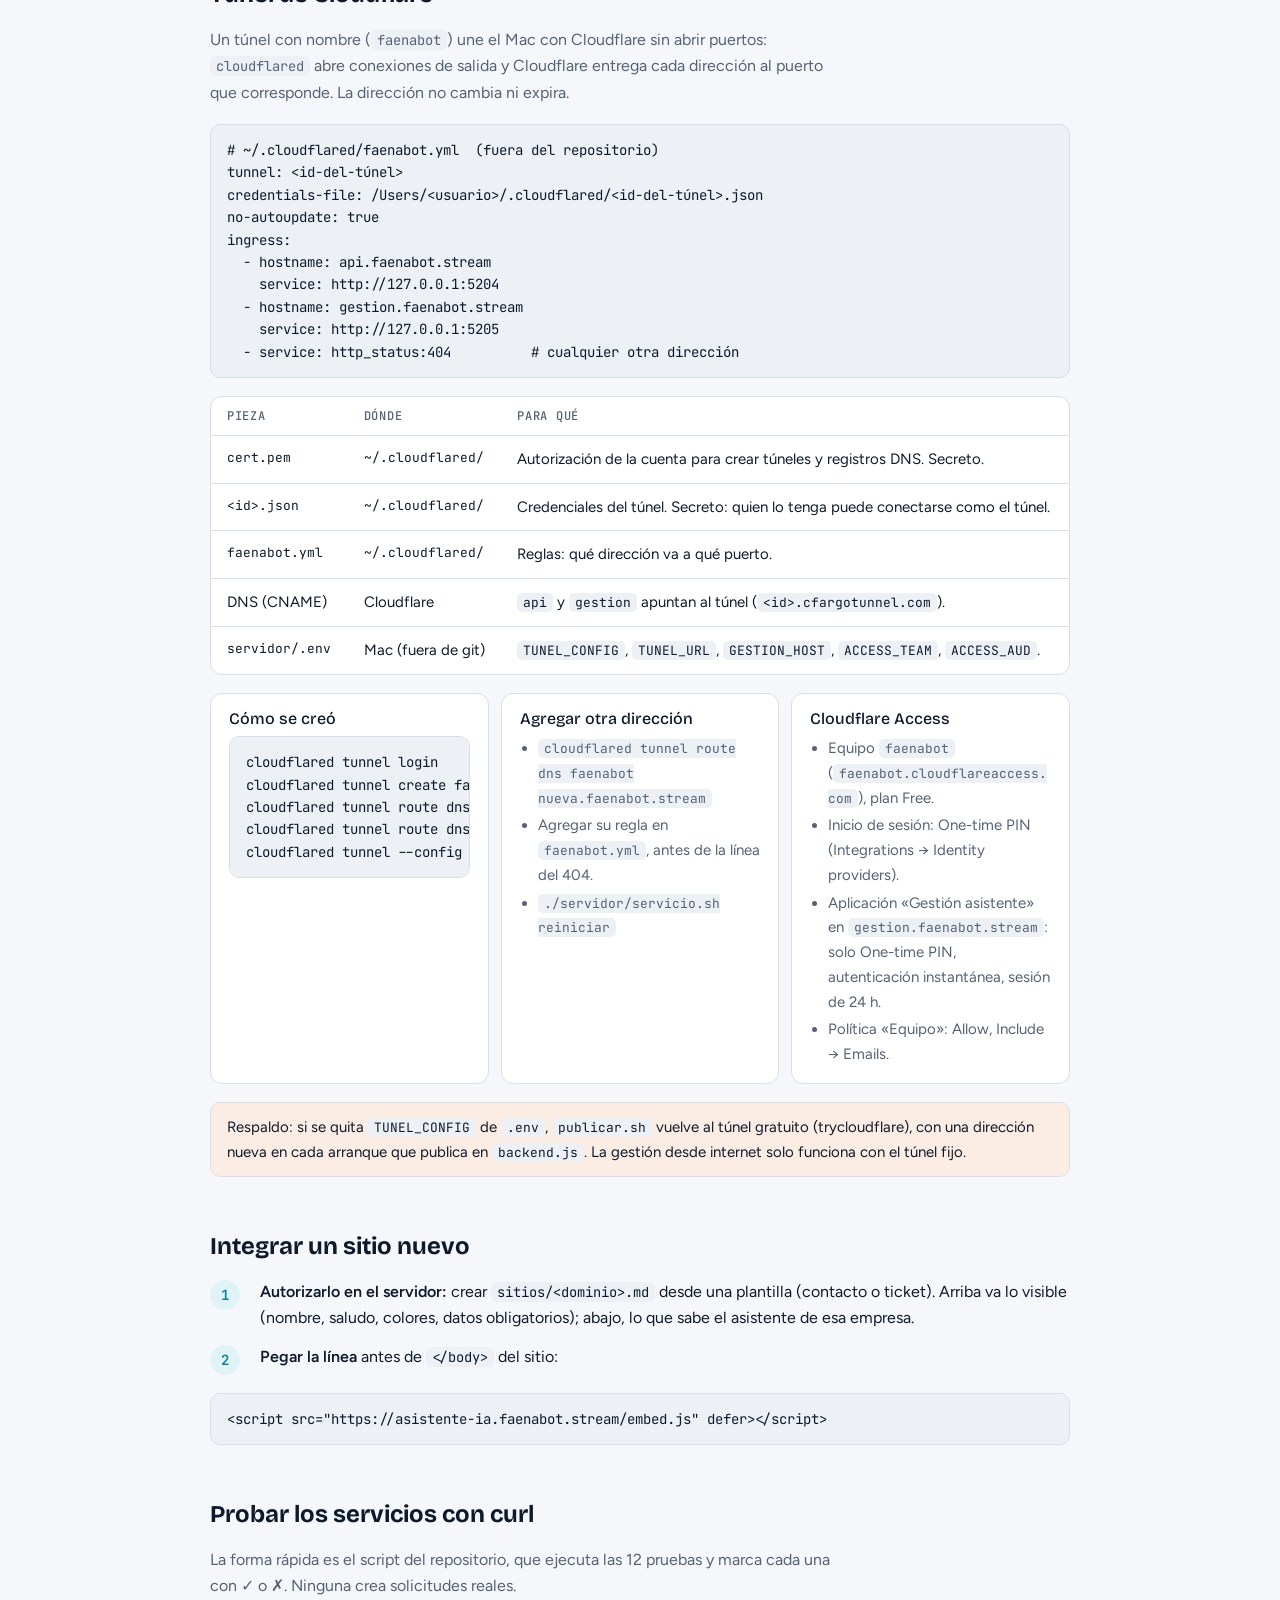
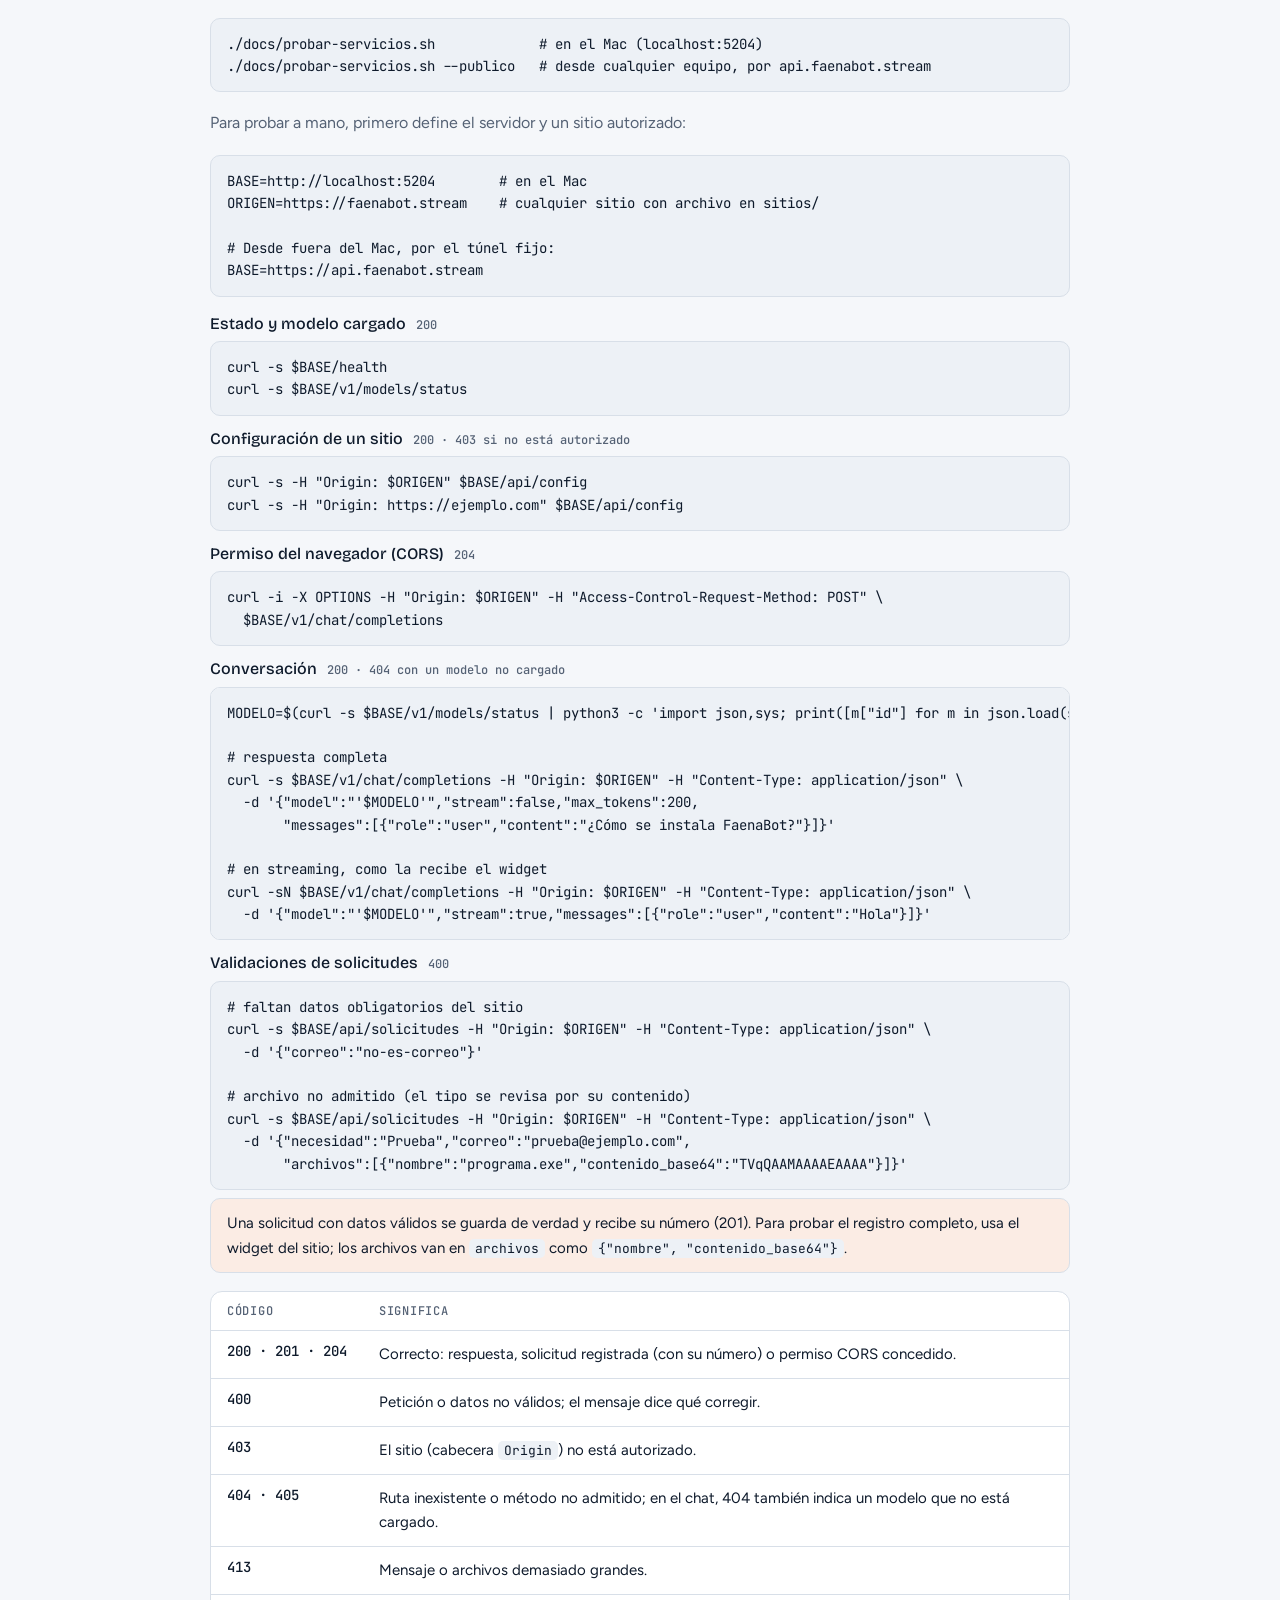
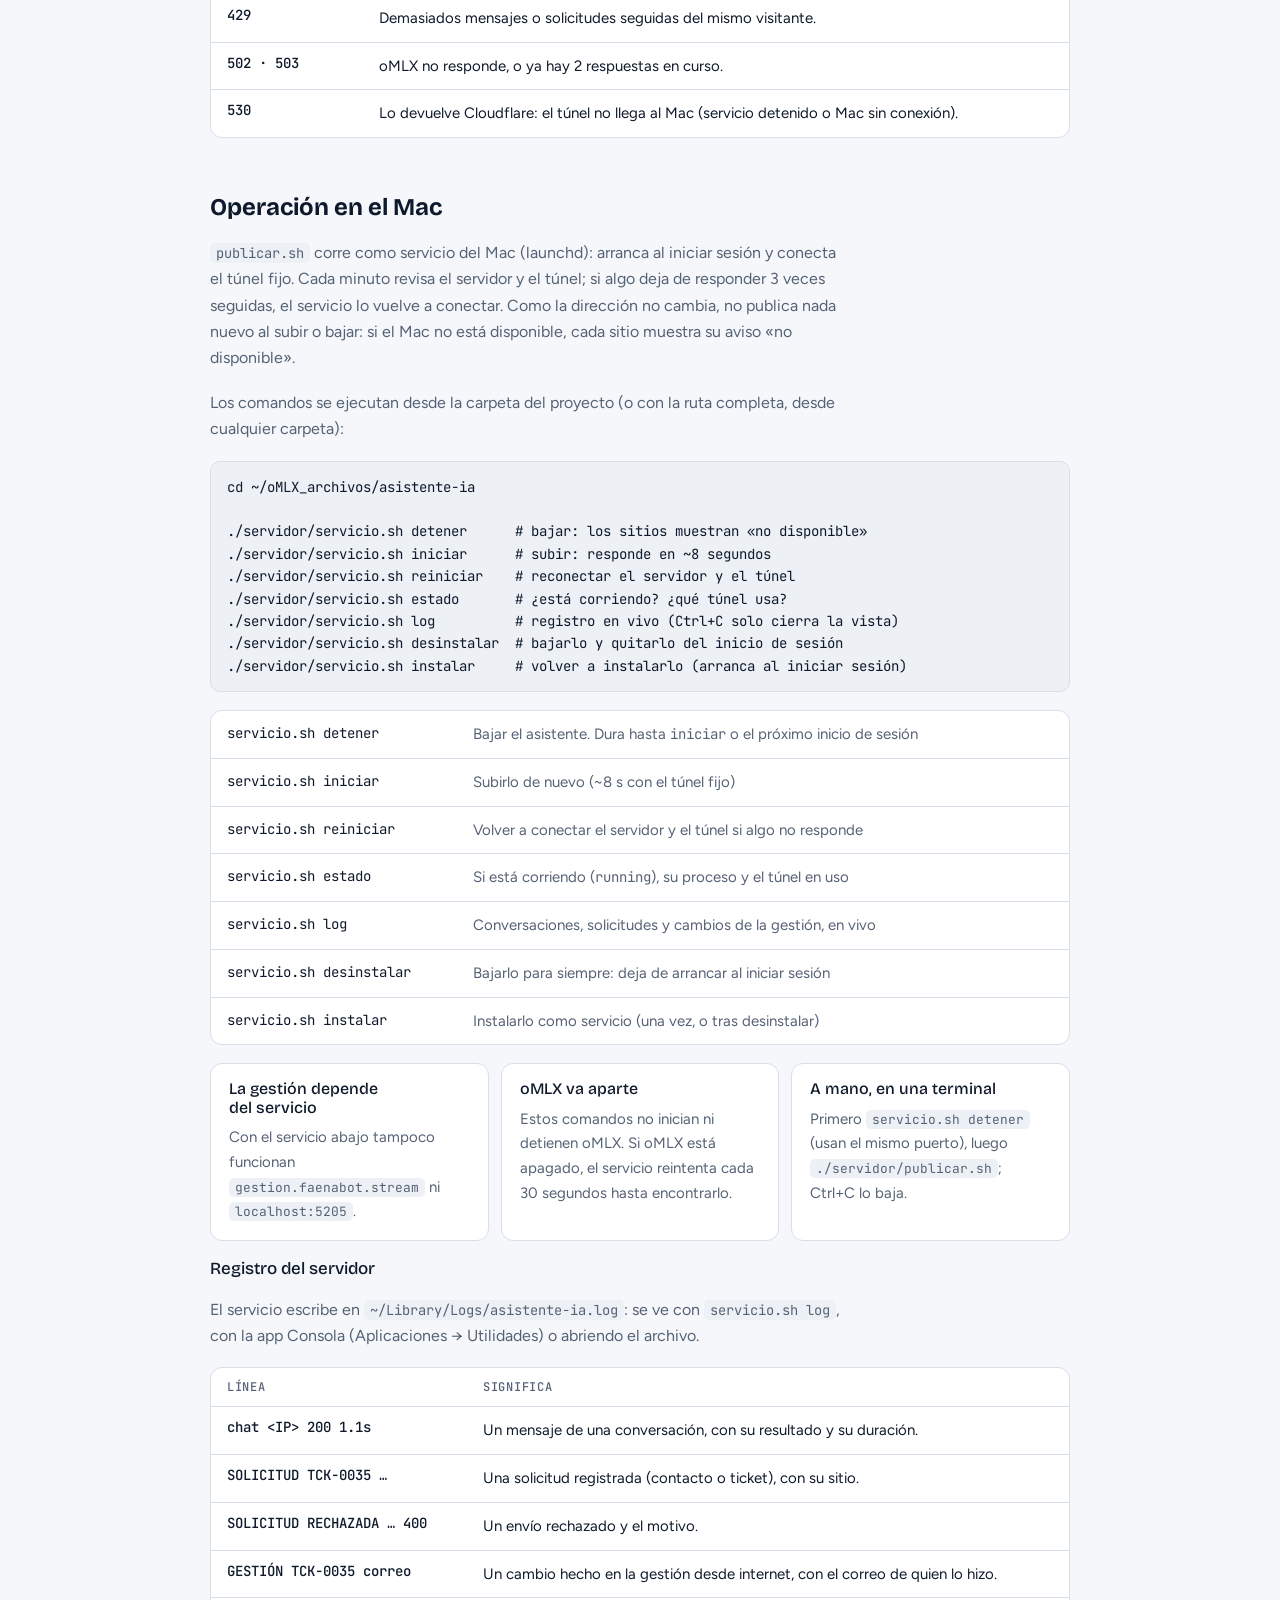
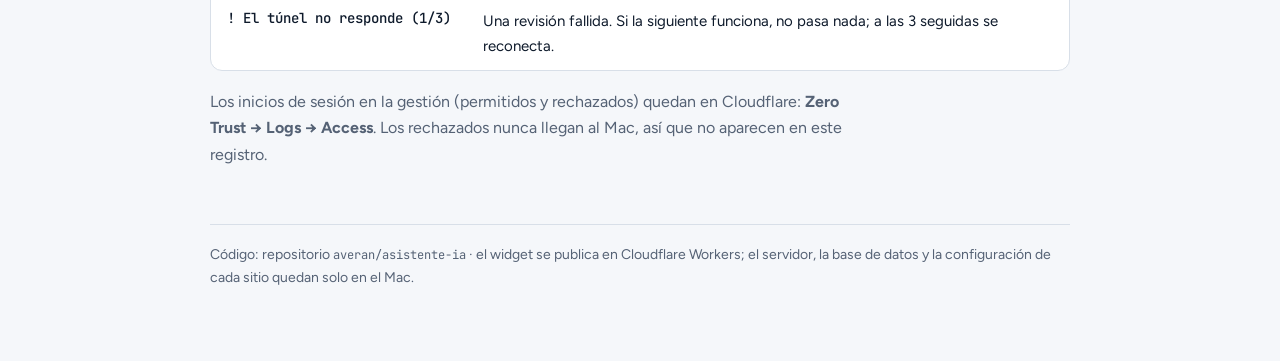
==== commit b7b48562: "Documentación: comandos del servicio, direcciones publicadas y túnel de Cloudflare con Access Co-Aut" ====
--- a/docs/arquitectura.html
+++ b/docs/arquitectura.html
@@ -216,7 +216,7 @@
         <div class="tech">
           <div><b>Cloudflare Workers</b><span class="ver">static assets</span><span class="role">sirve el widget; se despliega solo con cada push a GitHub</span></div>
           <div><b>Wrangler</b><span class="ver">4.149</span><span class="role">configuración del Worker y sus dominios (<code>wrangler.jsonc</code>)</span></div>
-          <div><b>Cloudflare DNS y Registrar</b><span class="role">dominio <code>faenabot.stream</code> y sus subdominios con HTTPS</span></div>
+          <div><b>Cloudflare DNS y Registrar</b><span class="role">dominio <code>faenabot.stream</code>: subdominios de Workers (sitios y widget) y registros CNAME del túnel (<code>api.</code> y <code>gestion.</code>), todos con HTTPS</span></div>
           <div><b>GitHub</b><span class="role">código y <code>backend.js</code> con la dirección vigente del túnel</span></div>
           <div><b>Vercel · Cloudflare Workers · GitHub Pages</b><span class="role">donde están publicados los sitios que integran el asistente</span></div>
         </div>
@@ -225,7 +225,7 @@
         <h3>Conexión<span class="where">internet → Mac</span></h3>
         <div class="tech">
           <div><b>cloudflared</b><span class="ver">2026.9.3</span><span class="role">túnel fijo con nombre (<code>faenabot</code>): <code>api.faenabot.stream</code> → :5204 y <code>gestion.faenabot.stream</code> → :5205. El HTTPS lo pone Cloudflare y el Mac no abre puertos</span></div>
-          <div><b>Cloudflare Access</b><span class="ver">Zero Trust Free</span><span class="role">inicio de sesión con código por correo para la gestión; solo los correos autorizados</span></div>
+          <div><b>Cloudflare Access</b><span class="ver">Zero Trust Free</span><span class="role">equipo <code>faenabot</code>: inicio de sesión con código por correo (One-time PIN) para la gestión; solo los correos de la política «Equipo»</span></div>
         </div>
       </div>
       <div class="layer">
@@ -349,6 +349,99 @@
         </tbody>
       </table>
     </div>
+  </section>
+
+  <section aria-labelledby="h-direcciones">
+    <h2 id="h-direcciones">Direcciones publicadas</h2>
+    <p class="sub">Todo vive bajo el dominio <code>faenabot.stream</code>, registrado y administrado en Cloudflare.</p>
+    <div class="tablewrap">
+      <table>
+        <thead><tr><th>Dirección</th><th>Qué es</th><th>Dónde corre</th><th>Acceso</th></tr></thead>
+        <tbody>
+          <tr><td class="mono">faenabot.stream</td><td>Página de FaenaBot con demo del asistente</td><td>Cloudflare Workers</td><td>Pública</td></tr>
+          <tr><td class="mono">asistente-ia.faenabot.stream</td><td>Widget: <code>embed.js</code>, <code>asistente.js</code>, <code>backend.js</code></td><td>Cloudflare Workers</td><td>Pública</td></tr>
+          <tr><td class="mono">api.faenabot.stream</td><td>Servidor del asistente (:5204)</td><td>Mac, por el túnel fijo</td><td>Solo sitios autorizados (CORS)</td></tr>
+          <tr><td class="mono">gestion.faenabot.stream</td><td>Gestión de solicitudes (:5205)</td><td>Mac, por el túnel fijo</td><td>Cloudflare Access: correo + código</td></tr>
+          <tr><td class="mono">wodobox-web.faenabot.stream</td><td>Página de Wodobox (mesa de ayuda)</td><td>Cloudflare Workers</td><td>Pública</td></tr>
+          <tr><td class="mono">local-ia.faenabot.stream</td><td>Página de IA Local</td><td>Cloudflare Workers</td><td>Pública</td></tr>
+        </tbody>
+      </table>
+    </div>
+    <div class="grid2">
+      <div class="panel">
+        <h3>api.faenabot.stream</h3>
+        <ul>
+          <li>Recibe las conversaciones y solicitudes de todos los widgets: <code>/api/config</code>, <code>/v1/chat/completions</code>, <code>/api/solicitudes</code>, <code>/health</code>, <code>/v1/models/status</code>.</li>
+          <li>Solo responde a los sitios con archivo en <code>sitios/</code>.</li>
+          <li>Con el Mac apagado, Cloudflare responde 530 y el widget muestra «no disponible».</li>
+          <li>Prueba completa: <code>./docs/probar-servicios.sh --publico</code>.</li>
+        </ul>
+      </div>
+      <div class="panel">
+        <h3>gestion.faenabot.stream</h3>
+        <ul>
+          <li>Cloudflare pide el correo y envía un código (One-time PIN); solo entran los correos de la política <strong>Equipo</strong>. La sesión dura 24 horas.</li>
+          <li>El servidor verifica además la firma del acceso en cada petición y firma cada cambio con el correo de quien lo hace.</li>
+          <li><strong>Agregar o quitar personas:</strong> Zero Trust → Access controls → Policies → Equipo → Configure → Include → Emails.</li>
+          <li><strong>Cortar una sesión ya abierta:</strong> Zero Trust → My Team → Users → Revoke session.</li>
+        </ul>
+      </div>
+    </div>
+  </section>
+
+  <section aria-labelledby="h-tunel">
+    <h2 id="h-tunel">Túnel de Cloudflare</h2>
+    <p class="sub">Un túnel con nombre (<code>faenabot</code>) une el Mac con Cloudflare sin abrir puertos: <code>cloudflared</code> abre conexiones de salida y Cloudflare entrega cada dirección al puerto que corresponde. La dirección no cambia ni expira.</p>
+    <pre># ~/.cloudflared/faenabot.yml  (fuera del repositorio)
+tunnel: &lt;id-del-túnel&gt;
+credentials-file: /Users/&lt;usuario&gt;/.cloudflared/&lt;id-del-túnel&gt;.json
+no-autoupdate: true
+ingress:
+  - hostname: api.faenabot.stream
+    service: http://127.0.0.1:5204
+  - hostname: gestion.faenabot.stream
+    service: http://127.0.0.1:5205
+  - service: http_status:404          # cualquier otra dirección</pre>
+    <div class="tablewrap">
+      <table>
+        <thead><tr><th>Pieza</th><th>Dónde</th><th>Para qué</th></tr></thead>
+        <tbody>
+          <tr><td class="mono">cert.pem</td><td class="mono">~/.cloudflared/</td><td>Autorización de la cuenta para crear túneles y registros DNS. Secreto.</td></tr>
+          <tr><td class="mono">&lt;id&gt;.json</td><td class="mono">~/.cloudflared/</td><td>Credenciales del túnel. Secreto: quien lo tenga puede conectarse como el túnel.</td></tr>
+          <tr><td class="mono">faenabot.yml</td><td class="mono">~/.cloudflared/</td><td>Reglas: qué dirección va a qué puerto.</td></tr>
+          <tr><td>DNS (CNAME)</td><td>Cloudflare</td><td><code>api</code> y <code>gestion</code> apuntan al túnel (<code>&lt;id&gt;.cfargotunnel.com</code>).</td></tr>
+          <tr><td class="mono">servidor/.env</td><td>Mac (fuera de git)</td><td><code>TUNEL_CONFIG</code>, <code>TUNEL_URL</code>, <code>GESTION_HOST</code>, <code>ACCESS_TEAM</code>, <code>ACCESS_AUD</code>.</td></tr>
+        </tbody>
+      </table>
+    </div>
+    <div class="grid2">
+      <div class="panel">
+        <h3>Cómo se creó</h3>
+        <pre>cloudflared tunnel login
+cloudflared tunnel create faenabot
+cloudflared tunnel route dns faenabot api.faenabot.stream
+cloudflared tunnel route dns faenabot gestion.faenabot.stream
+cloudflared tunnel --config ~/.cloudflared/faenabot.yml ingress validate</pre>
+      </div>
+      <div class="panel">
+        <h3>Agregar otra dirección</h3>
+        <ul>
+          <li><code>cloudflared tunnel route dns faenabot nueva.faenabot.stream</code></li>
+          <li>Agregar su regla en <code>faenabot.yml</code>, antes de la línea del 404.</li>
+          <li><code>./servidor/servicio.sh reiniciar</code></li>
+        </ul>
+      </div>
+      <div class="panel">
+        <h3>Cloudflare Access</h3>
+        <ul>
+          <li>Equipo <code>faenabot</code> (<code>faenabot.cloudflareaccess.com</code>), plan Free.</li>
+          <li>Inicio de sesión: One-time PIN (Integrations → Identity providers).</li>
+          <li>Aplicación «Gestión asistente» en <code>gestion.faenabot.stream</code>: solo One-time PIN, autenticación instantánea, sesión de 24 h.</li>
+          <li>Política «Equipo»: Allow, Include → Emails.</li>
+        </ul>
+      </div>
+    </div>
+    <p class="note">Respaldo: si se quita <code>TUNEL_CONFIG</code> de <code>.env</code>, <code>publicar.sh</code> vuelve al túnel gratuito (trycloudflare), con una dirección nueva en cada arranque que publica en <code>backend.js</code>. La gestión desde internet solo funciona con el túnel fijo.</p>
   </section>
 
   <section aria-labelledby="h-integrar">
@@ -432,15 +525,55 @@
 
   <section aria-labelledby="h-operacion">
     <h2 id="h-operacion">Operación en el Mac</h2>
-    <p class="sub"><code>publicar.sh</code> corre como servicio del Mac: arranca al iniciar sesión y conecta el túnel fijo. Cada minuto revisa el servidor y el túnel; si algo deja de responder 3 veces seguidas, el servicio lo vuelve a conectar. Como la dirección no cambia, no publica nada nuevo al arrancar o detenerse: si el Mac no está disponible, cada sitio muestra su aviso «no disponible».</p>
+    <p class="sub"><code>publicar.sh</code> corre como servicio del Mac (launchd): arranca al iniciar sesión y conecta el túnel fijo. Cada minuto revisa el servidor y el túnel; si algo deja de responder 3 veces seguidas, el servicio lo vuelve a conectar. Como la dirección no cambia, no publica nada nuevo al subir o bajar: si el Mac no está disponible, cada sitio muestra su aviso «no disponible».</p>
+    <p class="sub">Los comandos se ejecutan desde la carpeta del proyecto (o con la ruta completa, desde cualquier carpeta):</p>
+    <pre>cd ~/oMLX_archivos/asistente-ia
+
+./servidor/servicio.sh detener      # bajar: los sitios muestran «no disponible»
+./servidor/servicio.sh iniciar      # subir: responde en ~8 segundos
+./servidor/servicio.sh reiniciar    # reconectar el servidor y el túnel
+./servidor/servicio.sh estado       # ¿está corriendo? ¿qué túnel usa?
+./servidor/servicio.sh log          # registro en vivo (Ctrl+C solo cierra la vista)
+./servidor/servicio.sh desinstalar  # bajarlo y quitarlo del inicio de sesión
+./servidor/servicio.sh instalar     # volver a instalarlo (arranca al iniciar sesión)</pre>
     <div class="cmds">
-      <div class="cmd"><code>servicio.sh estado</code><span>Si está corriendo y qué túnel usa</span></div>
-      <div class="cmd"><code>servicio.sh log</code><span>Conversaciones y solicitudes en vivo</span></div>
-      <div class="cmd"><code>servicio.sh detener</code><span>Lo pausa; los sitios muestran «no disponible»</span></div>
-      <div class="cmd"><code>servicio.sh iniciar</code><span>Lo vuelve a encender (responde en segundos)</span></div>
-      <div class="cmd"><code>servicio.sh reiniciar</code><span>Vuelve a conectar el servidor y el túnel</span></div>
-      <div class="cmd"><code>servicio.sh desinstalar</code><span>Lo quita del inicio de sesión</span></div>
-    </div>
+      <div class="cmd"><code>servicio.sh detener</code><span>Bajar el asistente. Dura hasta <code>iniciar</code> o el próximo inicio de sesión</span></div>
+      <div class="cmd"><code>servicio.sh iniciar</code><span>Subirlo de nuevo (~8 s con el túnel fijo)</span></div>
+      <div class="cmd"><code>servicio.sh reiniciar</code><span>Volver a conectar el servidor y el túnel si algo no responde</span></div>
+      <div class="cmd"><code>servicio.sh estado</code><span>Si está corriendo (<code>running</code>), su proceso y el túnel en uso</span></div>
+      <div class="cmd"><code>servicio.sh log</code><span>Conversaciones, solicitudes y cambios de la gestión, en vivo</span></div>
+      <div class="cmd"><code>servicio.sh desinstalar</code><span>Bajarlo para siempre: deja de arrancar al iniciar sesión</span></div>
+      <div class="cmd"><code>servicio.sh instalar</code><span>Instalarlo como servicio (una vez, o tras desinstalar)</span></div>
+    </div>
+    <div class="grid2">
+      <div class="panel">
+        <h3>La gestión depende del servicio</h3>
+        <p>Con el servicio abajo tampoco funcionan <code>gestion.faenabot.stream</code> ni <code>localhost:5205</code>.</p>
+      </div>
+      <div class="panel">
+        <h3>oMLX va aparte</h3>
+        <p>Estos comandos no inician ni detienen oMLX. Si oMLX está apagado, el servicio reintenta cada 30 segundos hasta encontrarlo.</p>
+      </div>
+      <div class="panel">
+        <h3>A mano, en una terminal</h3>
+        <p>Primero <code>servicio.sh detener</code> (usan el mismo puerto), luego <code>./servidor/publicar.sh</code>; Ctrl+C lo baja.</p>
+      </div>
+    </div>
+    <h3>Registro del servidor</h3>
+    <p class="sub">El servicio escribe en <code>~/Library/Logs/asistente-ia.log</code>: se ve con <code>servicio.sh log</code>, con la app Consola (Aplicaciones → Utilidades) o abriendo el archivo.</p>
+    <div class="tablewrap">
+      <table>
+        <thead><tr><th>Línea</th><th>Significa</th></tr></thead>
+        <tbody>
+          <tr><td class="code">chat  &lt;IP&gt;  200  1.1s</td><td>Un mensaje de una conversación, con su resultado y su duración.</td></tr>
+          <tr><td class="code">SOLICITUD TCK-0035 …</td><td>Una solicitud registrada (contacto o ticket), con su sitio.</td></tr>
+          <tr><td class="code">SOLICITUD RECHAZADA … 400</td><td>Un envío rechazado y el motivo.</td></tr>
+          <tr><td class="code">GESTIÓN TCK-0035  correo</td><td>Un cambio hecho en la gestión desde internet, con el correo de quien lo hizo.</td></tr>
+          <tr><td class="code">! El túnel no responde (1/3)</td><td>Una revisión fallida. Si la siguiente funciona, no pasa nada; a las 3 seguidas se reconecta.</td></tr>
+        </tbody>
+      </table>
+    </div>
+    <p class="sub">Los inicios de sesión en la gestión (permitidos y rechazados) quedan en Cloudflare: <strong>Zero Trust → Logs → Access</strong>. Los rechazados nunca llegan al Mac, así que no aparecen en este registro.</p>
   </section>
 
   <footer>Código: repositorio <span class="mono">averan/asistente-ia</span> · el widget se publica en Cloudflare Workers; el servidor, la base de datos y la configuración de cada sitio quedan solo en el Mac.</footer>
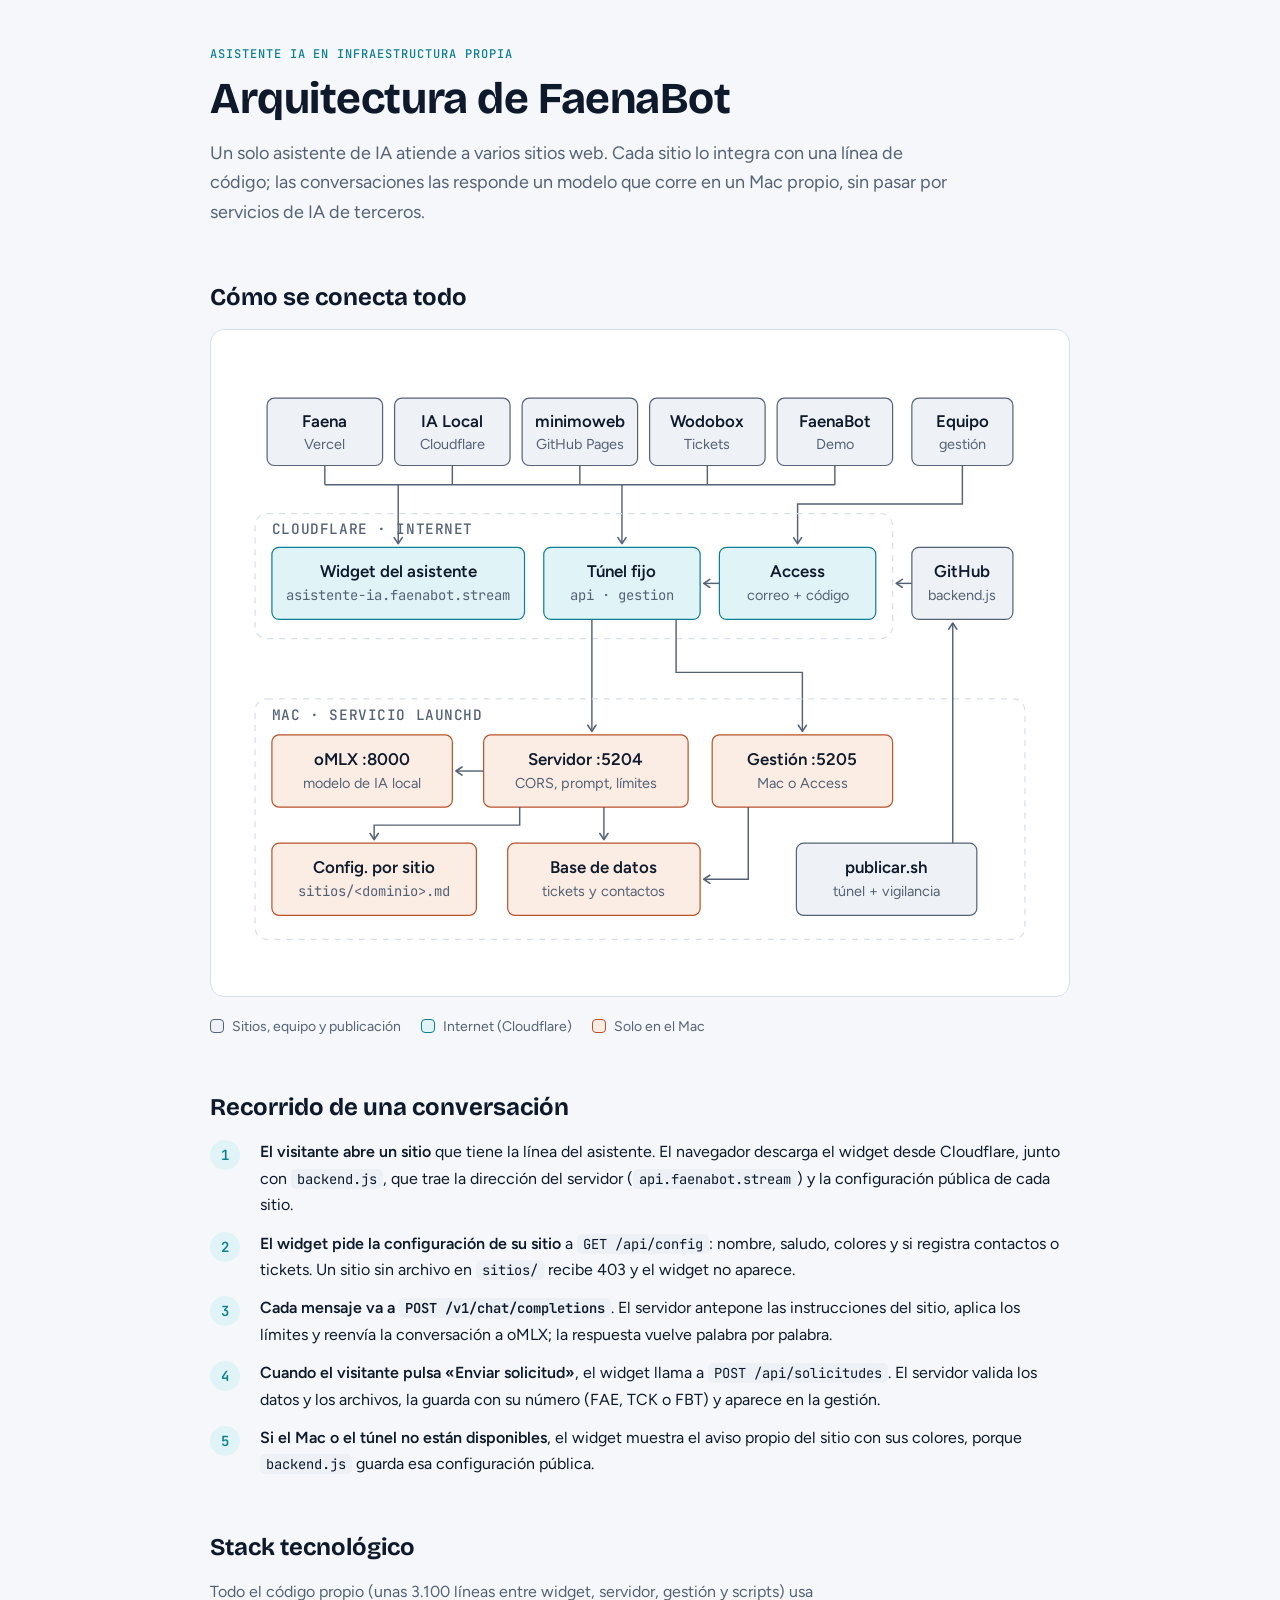
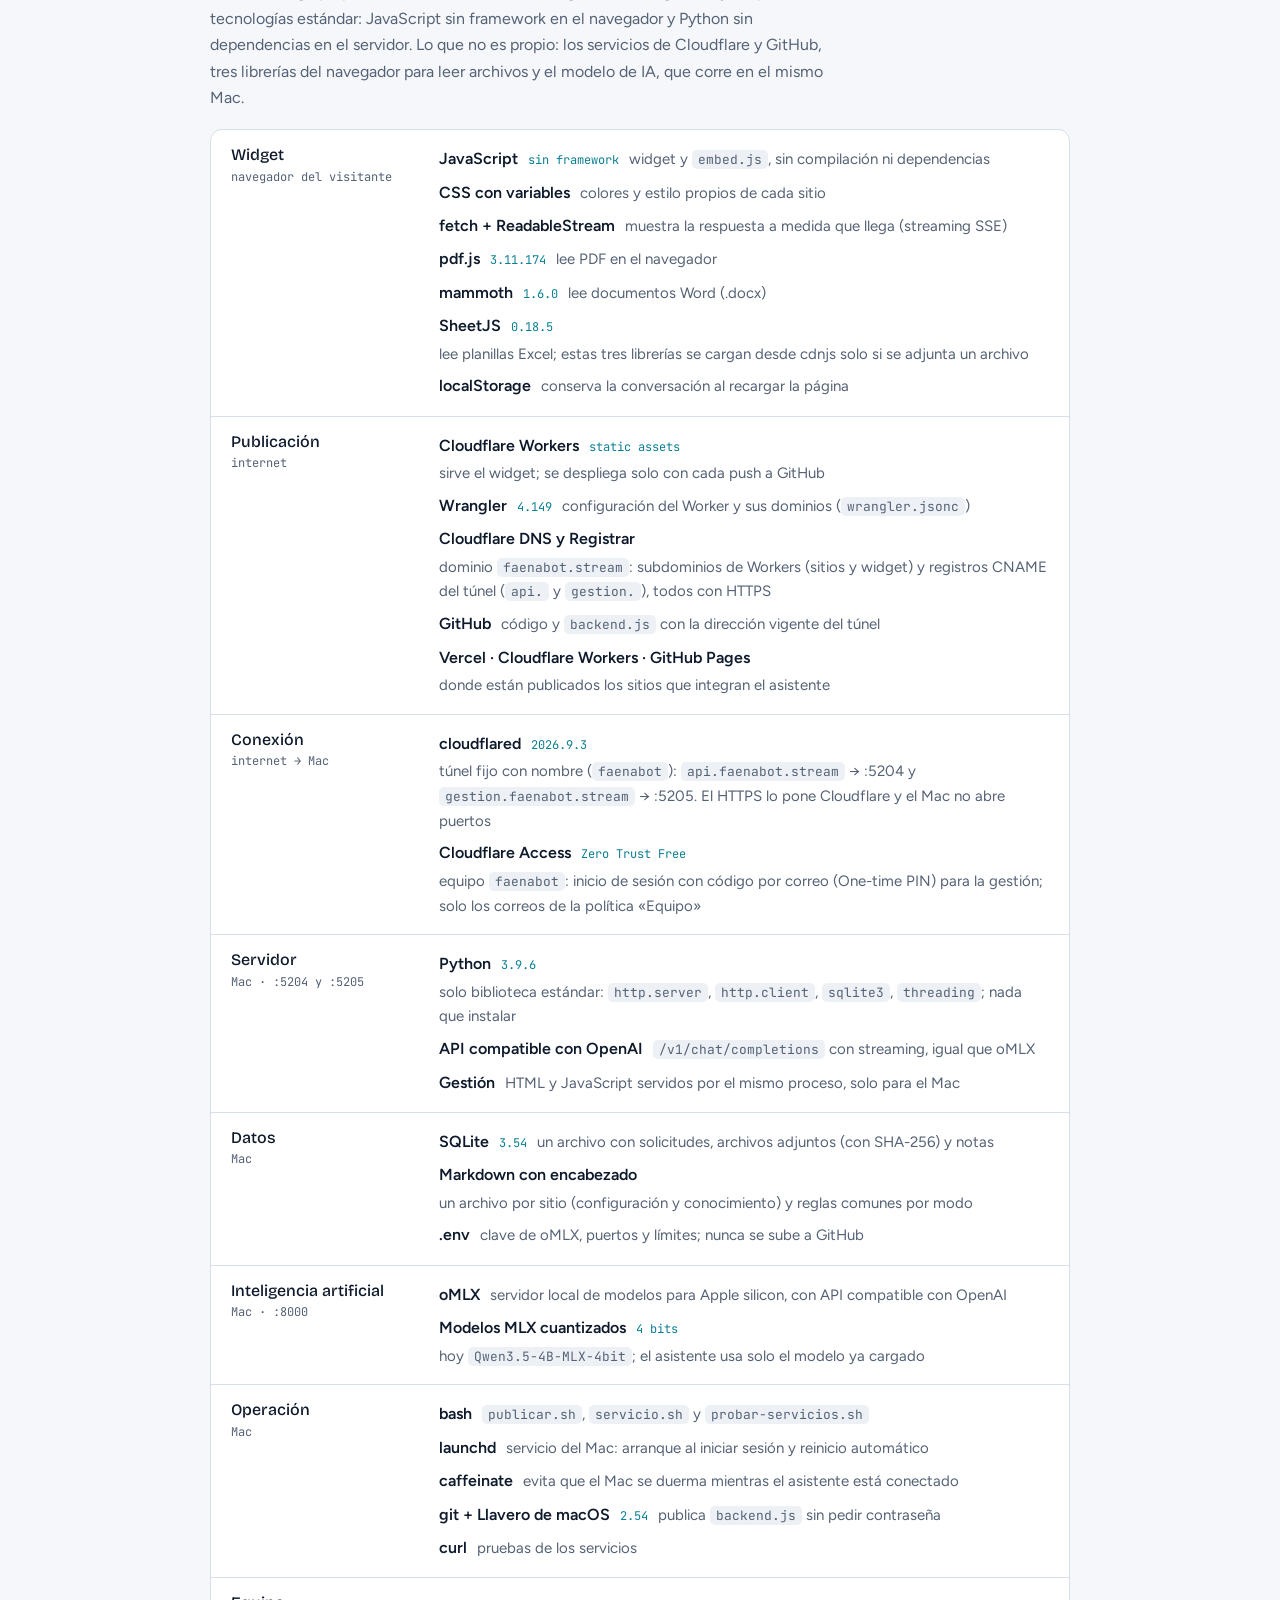
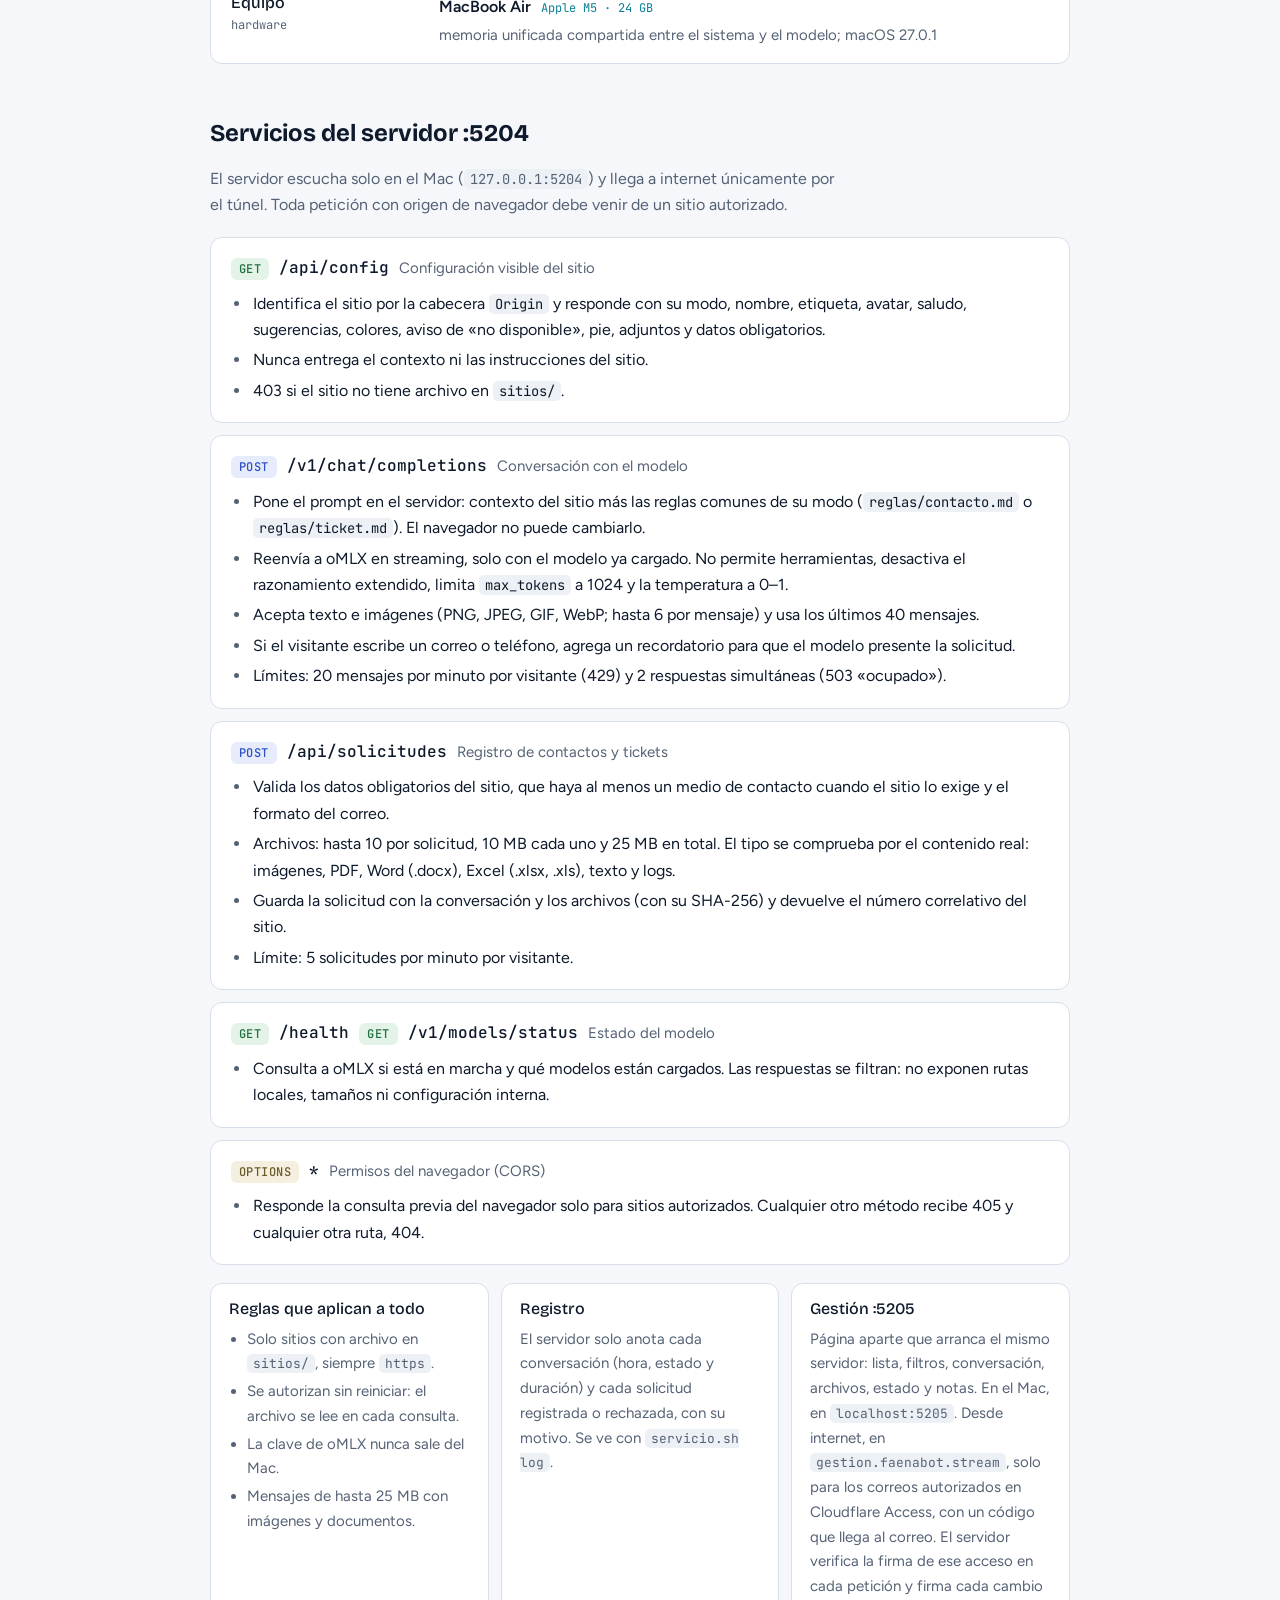
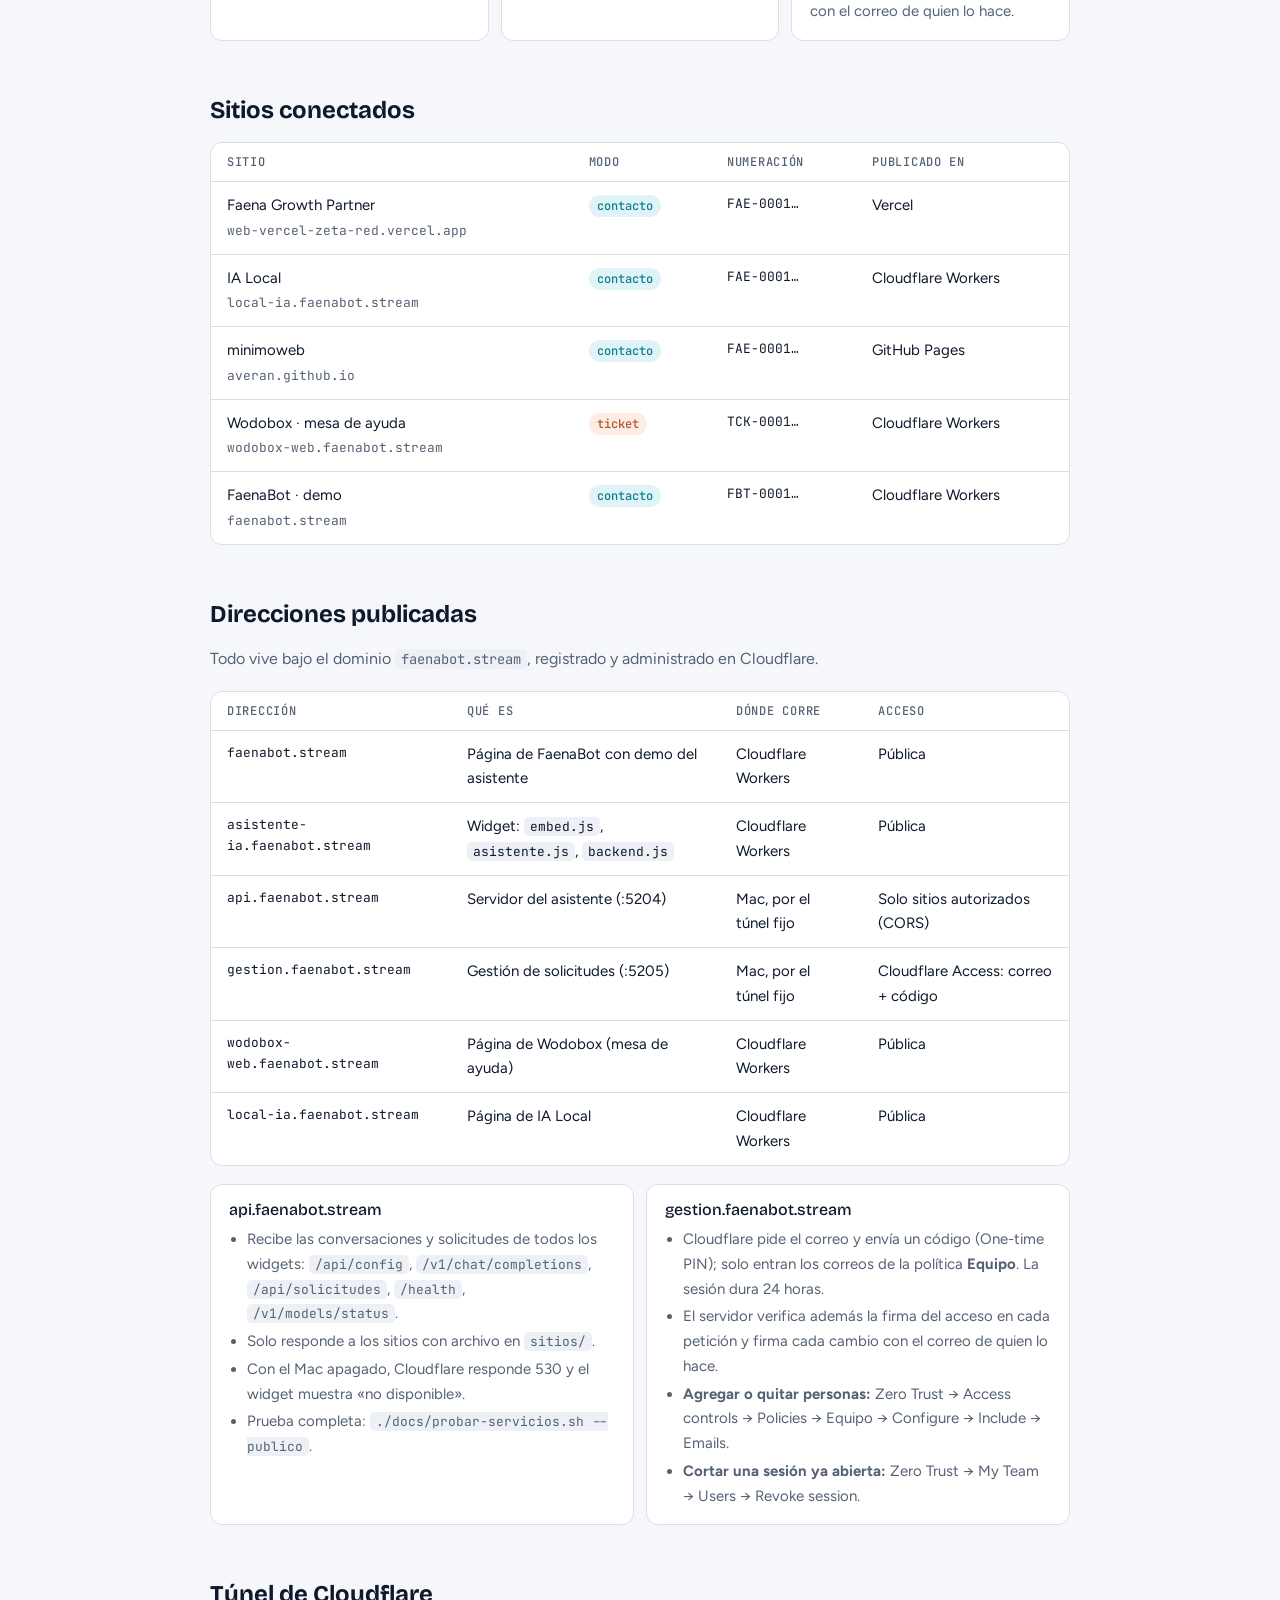
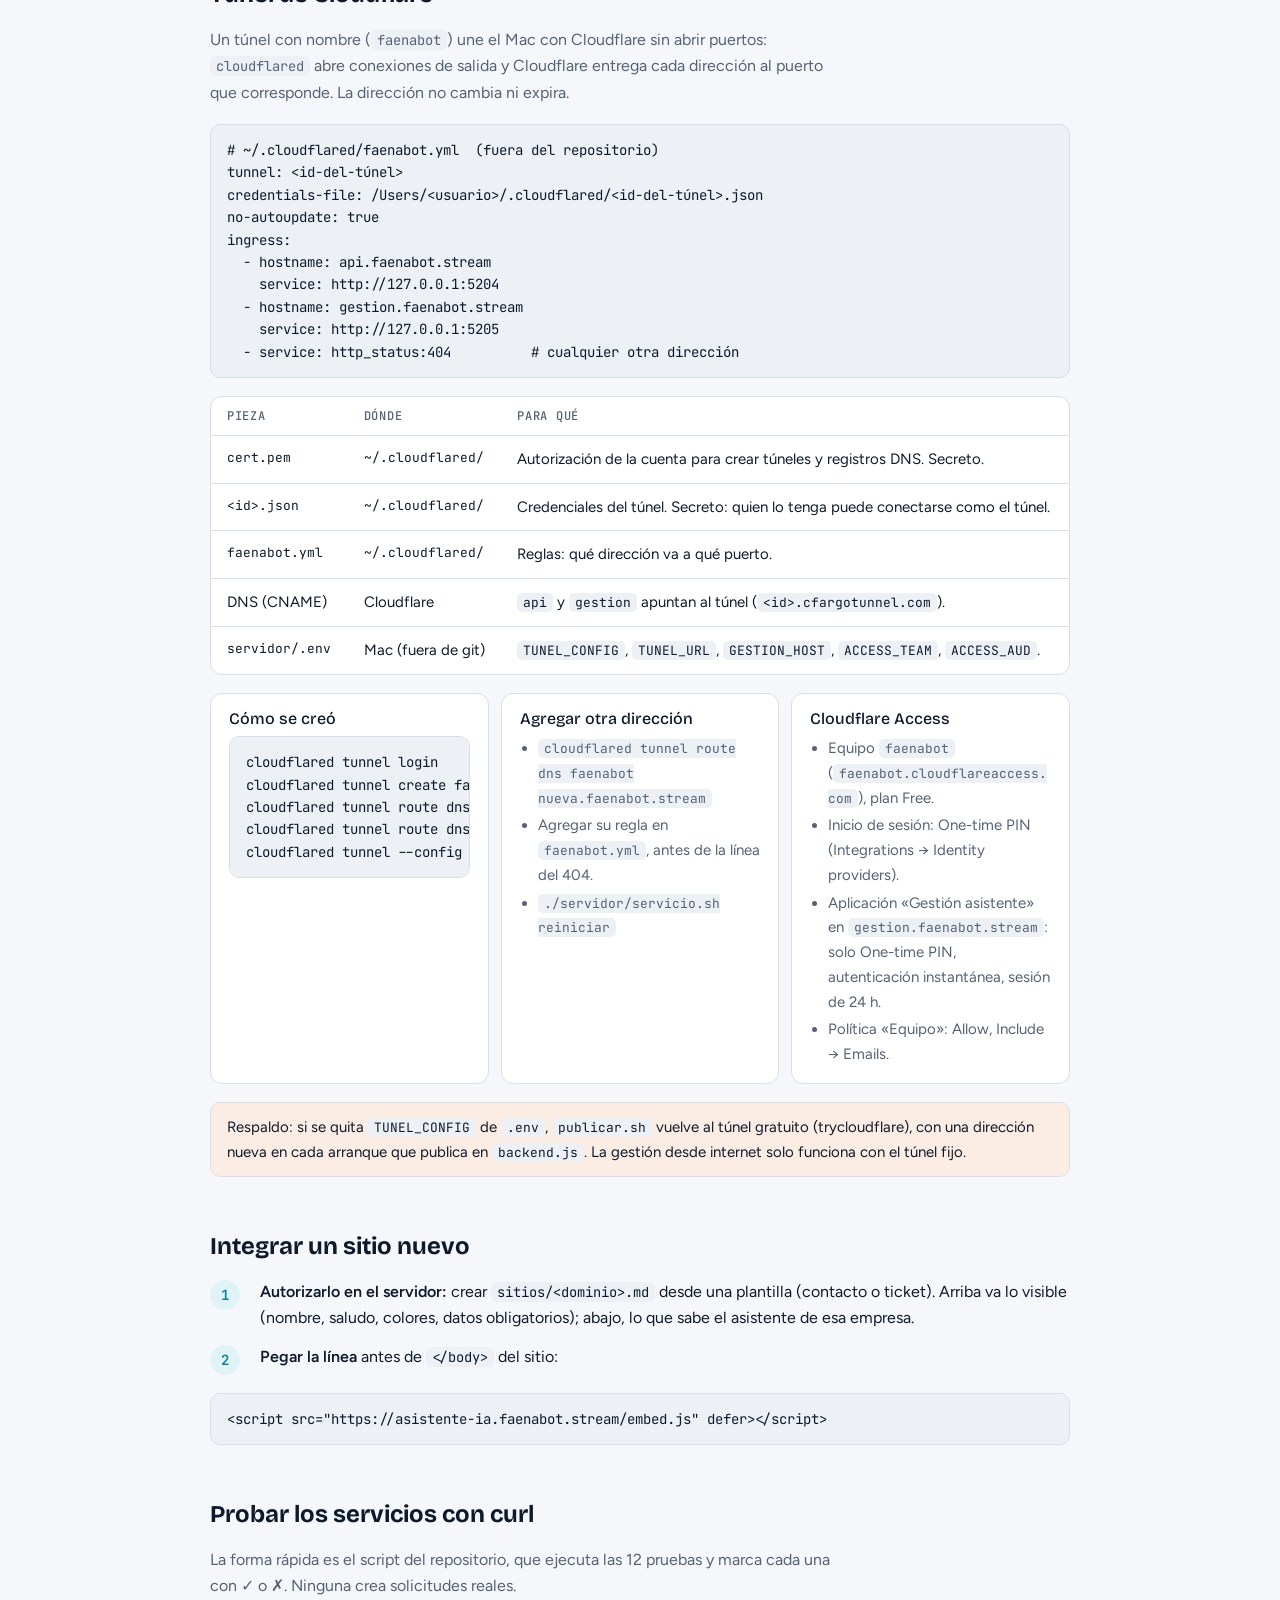
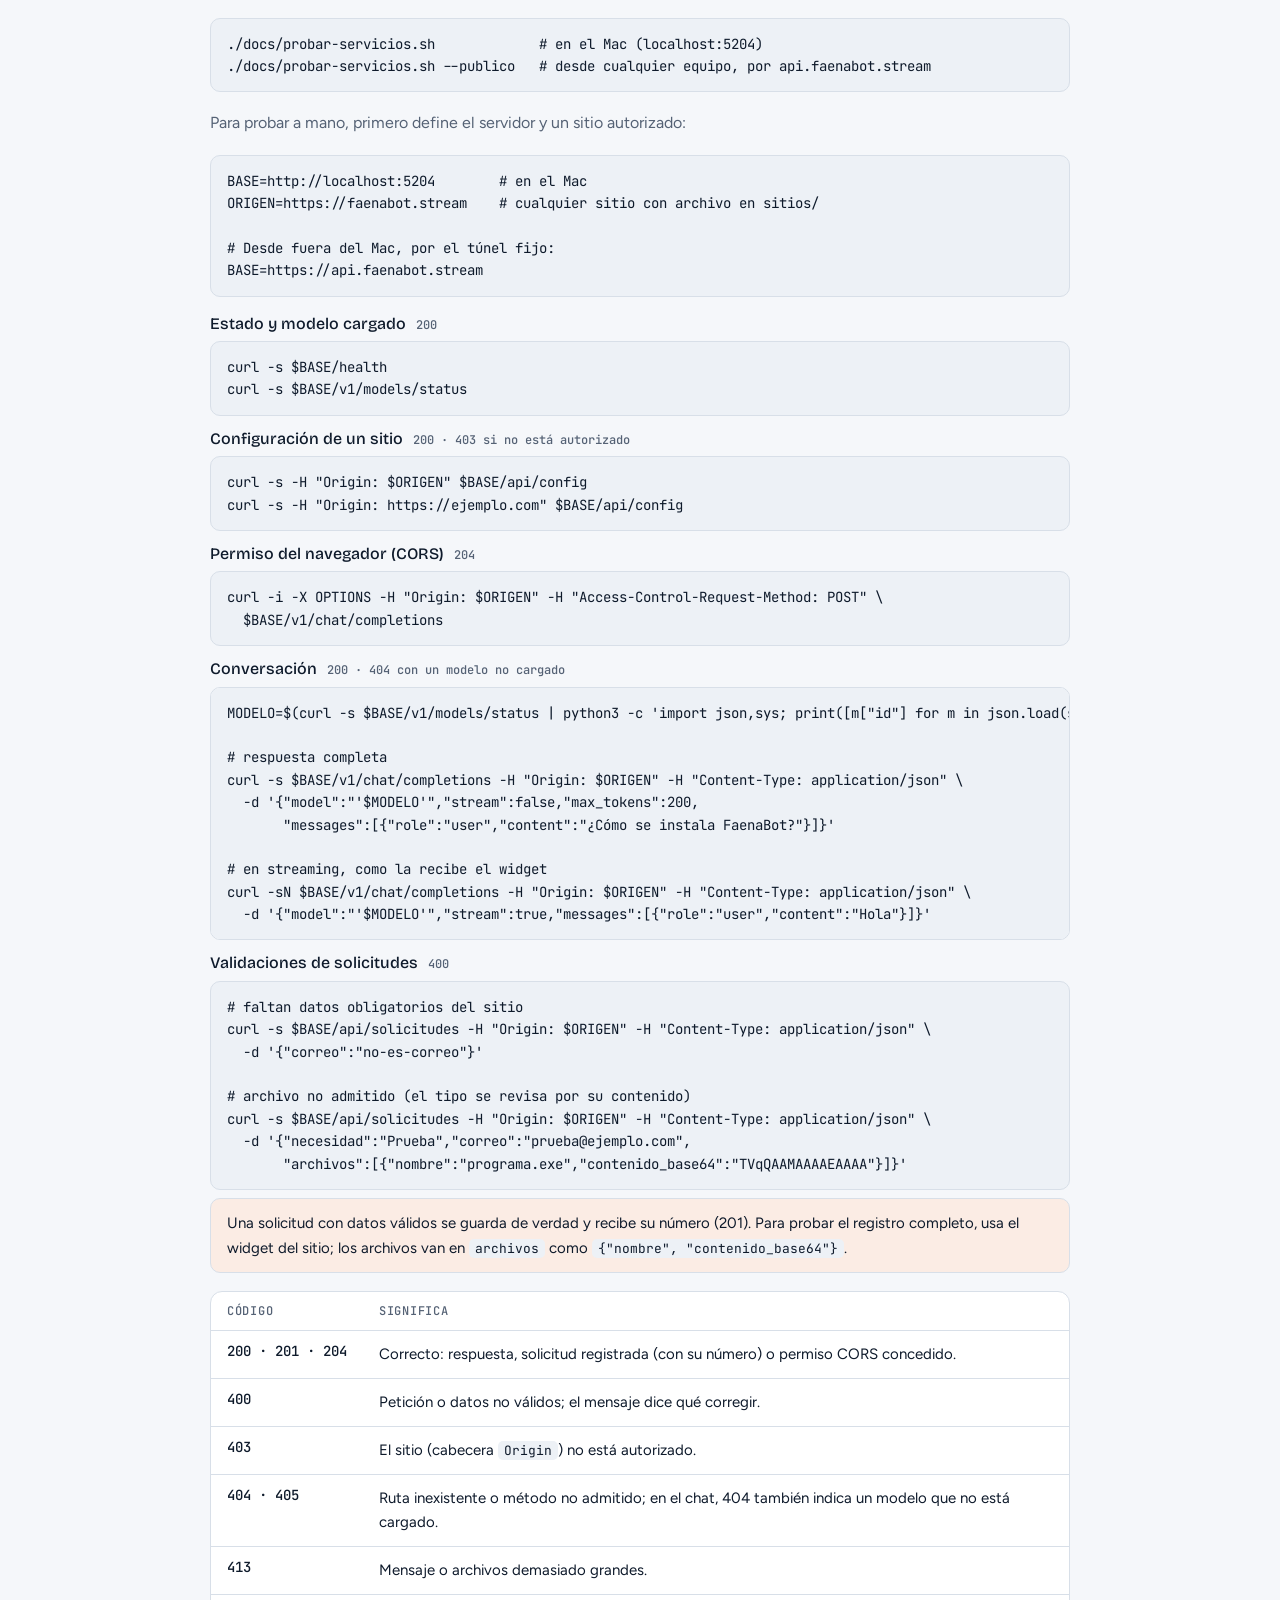
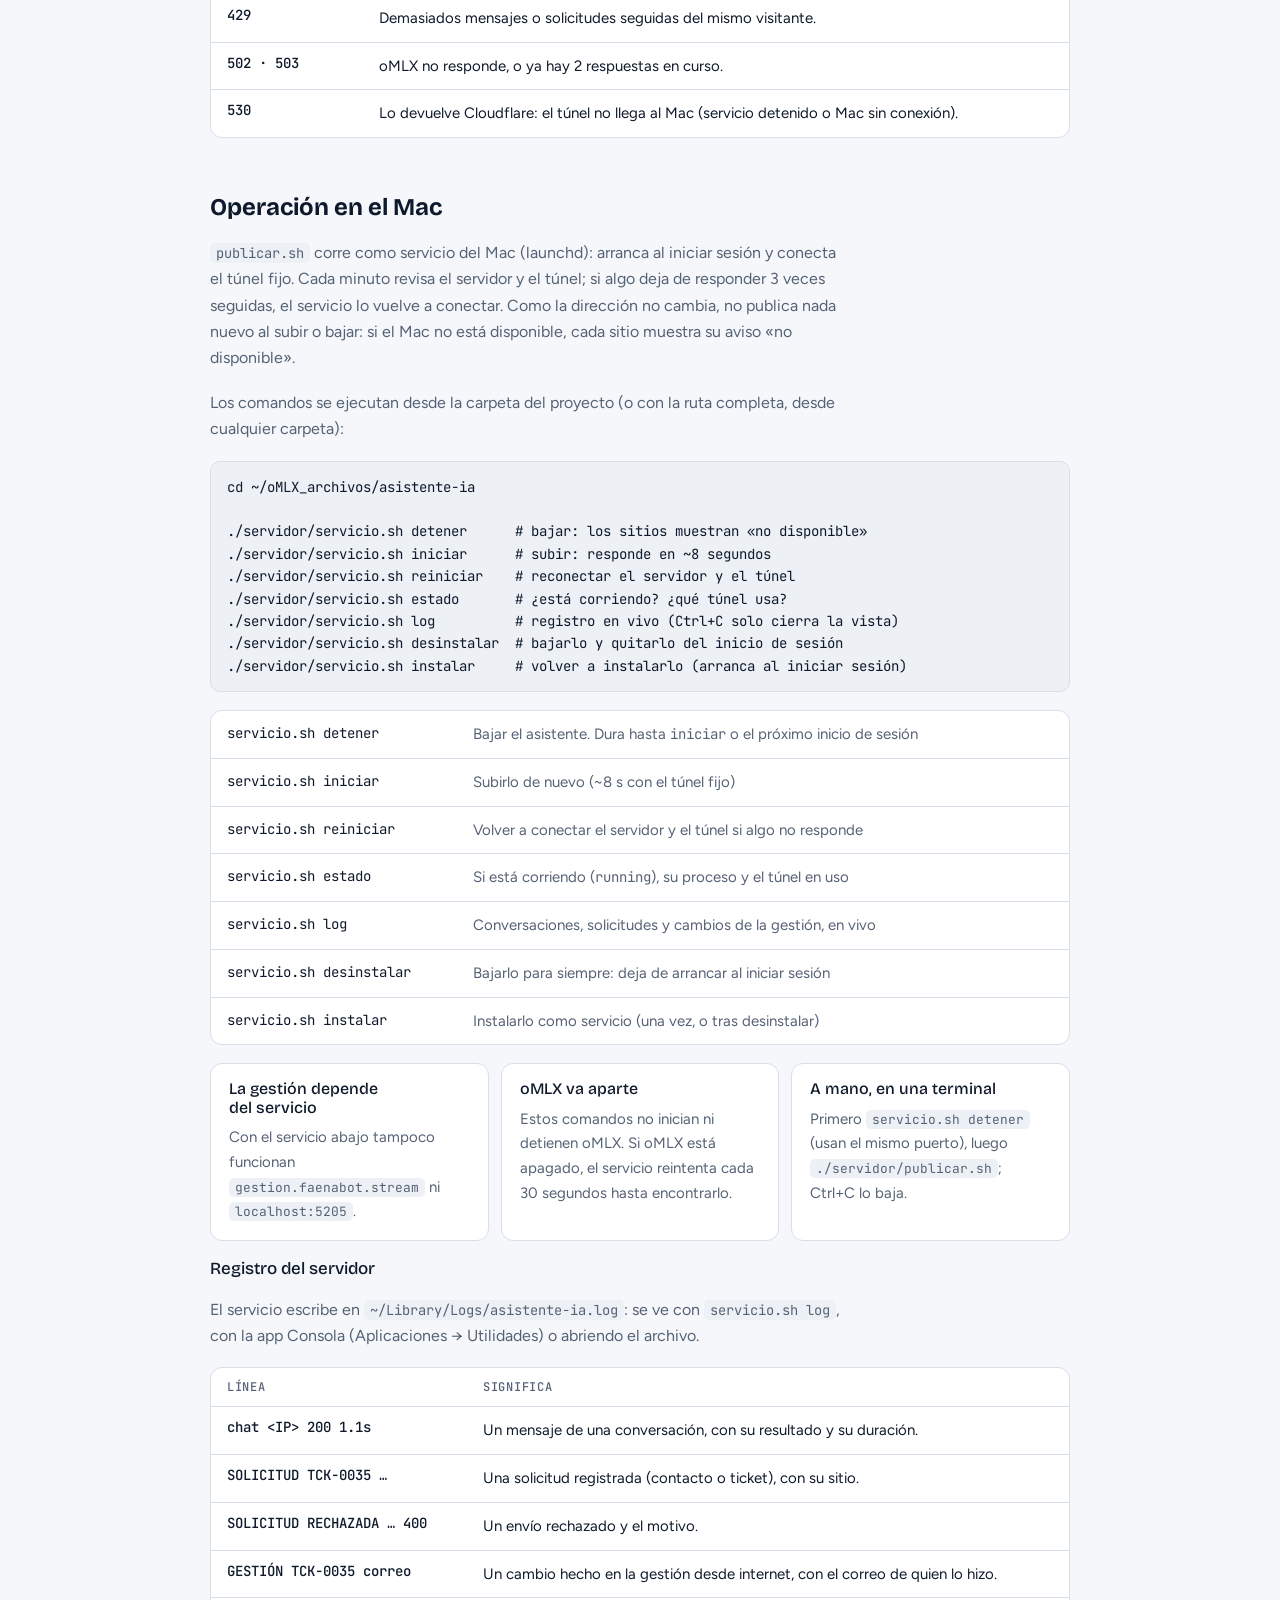
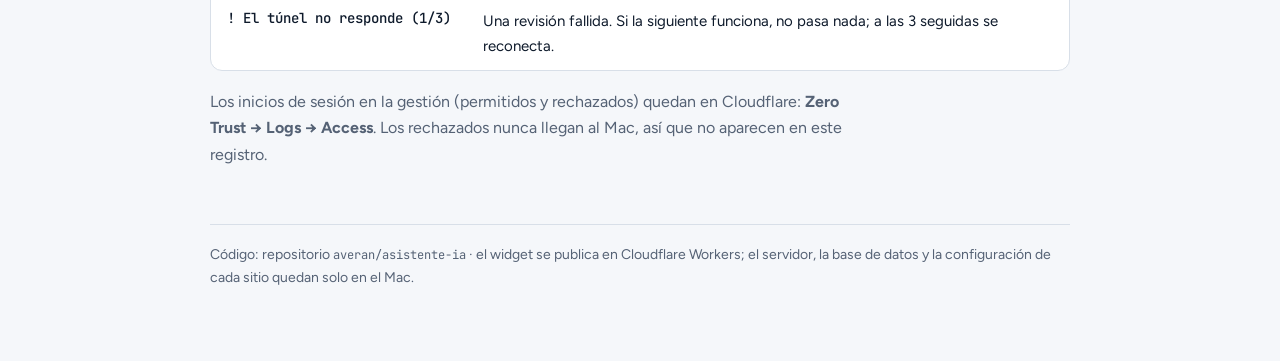
==== commit 9cd7268f: "Diagrama: acceso del equipo a la gestión por Cloudflare Access y el túnel fijo Co-Authored-By: Claud" ====
--- a/docs/arquitectura.html
+++ b/docs/arquitectura.html
@@ -145,40 +145,45 @@
     <div class="figure">
       <svg viewBox="0 0 680 520" role="img" aria-labelledby="d-t d-d">
         <title id="d-t">Diagrama de la solución</title>
-        <desc id="d-d">Cinco sitios cargan el widget desde Cloudflare y conversan por un túnel con el servidor del Mac, que usa oMLX, la configuración por sitio y la base de datos. publicar.sh publica la dirección del túnel en GitHub, desde donde Cloudflare despliega el widget.</desc>
+        <desc id="d-d">Cinco sitios cargan el widget desde Cloudflare y conversan por el túnel fijo (api.faenabot.stream) con el servidor del Mac, que usa oMLX, la configuración por sitio y la base de datos. El equipo entra a la gestión (gestion.faenabot.stream) pasando por Cloudflare Access y el mismo túnel. publicar.sh publica backend.js en GitHub, desde donde Cloudflare despliega el widget.</desc>
         <defs><marker id="ah" viewBox="0 0 10 10" refX="8" refY="5" markerWidth="7" markerHeight="7" orient="auto-start-reverse"><path d="M2 1L8 5L2 9" fill="none" stroke="context-stroke" stroke-width="1.6" stroke-linecap="round" stroke-linejoin="round"/></marker></defs>
-        <g><rect class="box n" x="40" y="40" width="108" height="56" rx="6"/><text class="tt" x="94" y="64" text-anchor="middle">Faena</text><text class="ts" x="94" y="82" text-anchor="middle">Vercel</text></g>
-        <g><rect class="box n" x="163" y="40" width="108" height="56" rx="6"/><text class="tt" x="217" y="64" text-anchor="middle">IA Local</text><text class="ts" x="217" y="82" text-anchor="middle">Cloudflare</text></g>
-        <g><rect class="box n" x="286" y="40" width="108" height="56" rx="6"/><text class="tt" x="340" y="64" text-anchor="middle">minimoweb</text><text class="ts" x="340" y="82" text-anchor="middle">GitHub Pages</text></g>
-        <g><rect class="box n" x="409" y="40" width="108" height="56" rx="6"/><text class="tt" x="463" y="64" text-anchor="middle">Wodobox</text><text class="ts" x="463" y="82" text-anchor="middle">Mesa de ayuda</text></g>
-        <g><rect class="box n" x="532" y="40" width="108" height="56" rx="6"/><text class="tt" x="586" y="64" text-anchor="middle">FaenaBot</text><text class="ts" x="586" y="82" text-anchor="middle">Demo</text></g>
-        <path class="wire" d="M94 96V112M217 96V112M340 96V112M463 96V112M586 96V112M94 112H586"/>
-        <line class="wire" x1="159" y1="112" x2="159" y2="161" marker-end="url(#ah)"/>
-        <line class="wire" x1="363" y1="112" x2="363" y2="161" marker-end="url(#ah)"/>
-        <rect class="group" x="30" y="136" width="420" height="104" rx="10"/>
-        <text class="gl" x="44" y="154">CLOUDFLARE · INTERNET</text>
-        <g><rect class="box c" x="44" y="164" width="230" height="60" rx="6"/><text class="tt" x="159" y="189" text-anchor="middle">Widget del asistente</text><text class="tm" x="159" y="208" text-anchor="middle">asistente-ia.faenabot.stream</text></g>
-        <g><rect class="box c" x="290" y="164" width="146" height="60" rx="6"/><text class="tt" x="363" y="189" text-anchor="middle">Túnel fijo</text><text class="tm" x="363" y="208" text-anchor="middle">api · gestion</text></g>
-        <g><rect class="box n" x="480" y="164" width="160" height="60" rx="6"/><text class="tt" x="560" y="189" text-anchor="middle">GitHub</text><text class="ts" x="560" y="208" text-anchor="middle">widget y backend.js</text></g>
-        <line class="wire" x1="480" y1="194" x2="453" y2="194" marker-end="url(#ah)"/>
-        <line class="wire" x1="363" y1="224" x2="363" y2="307" marker-end="url(#ah)"/>
-        <line class="wire" x1="565" y1="310" x2="565" y2="227" marker-end="url(#ah)"/>
-        <rect class="group" x="30" y="280" width="620" height="200" rx="10"/>
-        <text class="gl" x="44" y="298">MAC · SERVICIO LAUNCHD</text>
-        <g><rect class="box m" x="44" y="310" width="150" height="60" rx="6"/><text class="tt" x="119" y="335" text-anchor="middle">oMLX :8000</text><text class="ts" x="119" y="354" text-anchor="middle">modelo de IA local</text></g>
-        <g><rect class="box m" x="230" y="310" width="180" height="60" rx="6"/><text class="tt" x="320" y="335" text-anchor="middle">Servidor :5204</text><text class="ts" x="320" y="354" text-anchor="middle">CORS, prompt, límites</text></g>
-        <g><rect class="box n" x="490" y="310" width="150" height="60" rx="6"/><text class="tt" x="565" y="335" text-anchor="middle">publicar.sh</text><text class="ts" x="565" y="354" text-anchor="middle">túnel + vigilancia</text></g>
-        <line class="wire" x1="230" y1="340" x2="197" y2="340" marker-end="url(#ah)"/>
-        <g><rect class="box m" x="58" y="400" width="170" height="60" rx="6"/><text class="tt" x="143" y="425" text-anchor="middle">Config. por sitio</text><text class="tm" x="143" y="444" text-anchor="middle">sitios/&lt;dominio&gt;.md</text></g>
-        <g><rect class="box m" x="250" y="400" width="160" height="60" rx="6"/><text class="tt" x="330" y="425" text-anchor="middle">Base de datos</text><text class="ts" x="330" y="444" text-anchor="middle">tickets y contactos</text></g>
-        <g><rect class="box m" x="440" y="400" width="150" height="60" rx="6"/><text class="tt" x="515" y="425" text-anchor="middle">Gestión :5205</text><text class="ts" x="515" y="444" text-anchor="middle">Mac o Access</text></g>
-        <line class="wire" x1="330" y1="370" x2="330" y2="397" marker-end="url(#ah)"/>
-        <path class="wire" d="M260 370V385H143V397" marker-end="url(#ah)"/>
-        <line class="wire" x1="440" y1="430" x2="413" y2="430" marker-end="url(#ah)"/>
+        <g><rect class="box n" x="30" y="40" width="96" height="56" rx="6"/><text class="tt" x="78" y="64" text-anchor="middle">Faena</text><text class="ts" x="78" y="82" text-anchor="middle">Vercel</text></g>
+        <g><rect class="box n" x="136" y="40" width="96" height="56" rx="6"/><text class="tt" x="184" y="64" text-anchor="middle">IA Local</text><text class="ts" x="184" y="82" text-anchor="middle">Cloudflare</text></g>
+        <g><rect class="box n" x="242" y="40" width="96" height="56" rx="6"/><text class="tt" x="290" y="64" text-anchor="middle">minimoweb</text><text class="ts" x="290" y="82" text-anchor="middle">GitHub Pages</text></g>
+        <g><rect class="box n" x="348" y="40" width="96" height="56" rx="6"/><text class="tt" x="396" y="64" text-anchor="middle">Wodobox</text><text class="ts" x="396" y="82" text-anchor="middle">Tickets</text></g>
+        <g><rect class="box n" x="454" y="40" width="96" height="56" rx="6"/><text class="tt" x="502" y="64" text-anchor="middle">FaenaBot</text><text class="ts" x="502" y="82" text-anchor="middle">Demo</text></g>
+        <g><rect class="box n" x="566" y="40" width="84" height="56" rx="6"/><text class="tt" x="608" y="64" text-anchor="middle">Equipo</text><text class="ts" x="608" y="82" text-anchor="middle">gestión</text></g>
+        <path class="wire" d="M78 96V112M184 96V112M290 96V112M396 96V112M502 96V112M78 112H502"/>
+        <line class="wire" x1="139" y1="112" x2="139" y2="161" marker-end="url(#ah)"/>
+        <line class="wire" x1="325" y1="112" x2="325" y2="161" marker-end="url(#ah)"/>
+        <path class="wire" d="M608 96V128H471V161" marker-end="url(#ah)"/>
+        <rect class="group" x="20" y="136" width="530" height="104" rx="10"/>
+        <text class="gl" x="34" y="153">CLOUDFLARE · INTERNET</text>
+        <g><rect class="box c" x="34" y="164" width="210" height="60" rx="6"/><text class="tt" x="139" y="189" text-anchor="middle">Widget del asistente</text><text class="tm" x="139" y="208" text-anchor="middle">asistente-ia.faenabot.stream</text></g>
+        <g><rect class="box c" x="260" y="164" width="130" height="60" rx="6"/><text class="tt" x="325" y="189" text-anchor="middle">Túnel fijo</text><text class="tm" x="325" y="208" text-anchor="middle">api · gestion</text></g>
+        <g><rect class="box c" x="406" y="164" width="130" height="60" rx="6"/><text class="tt" x="471" y="189" text-anchor="middle">Access</text><text class="ts" x="471" y="208" text-anchor="middle">correo + código</text></g>
+        <line class="wire" x1="406" y1="194" x2="393" y2="194" marker-end="url(#ah)"/>
+        <g><rect class="box n" x="566" y="164" width="84" height="60" rx="6"/><text class="tt" x="608" y="189" text-anchor="middle">GitHub</text><text class="ts" x="608" y="208" text-anchor="middle">backend.js</text></g>
+        <line class="wire" x1="566" y1="194" x2="553" y2="194" marker-end="url(#ah)"/>
+        <line class="wire" x1="300" y1="224" x2="300" y2="317" marker-end="url(#ah)"/>
+        <path class="wire" d="M370 224V268H475V317" marker-end="url(#ah)"/>
+        <rect class="group" x="20" y="290" width="640" height="200" rx="10"/>
+        <text class="gl" x="34" y="308">MAC · SERVICIO LAUNCHD</text>
+        <g><rect class="box m" x="34" y="320" width="150" height="60" rx="6"/><text class="tt" x="109" y="345" text-anchor="middle">oMLX :8000</text><text class="ts" x="109" y="364" text-anchor="middle">modelo de IA local</text></g>
+        <g><rect class="box m" x="210" y="320" width="170" height="60" rx="6"/><text class="tt" x="295" y="345" text-anchor="middle">Servidor :5204</text><text class="ts" x="295" y="364" text-anchor="middle">CORS, prompt, límites</text></g>
+        <g><rect class="box m" x="400" y="320" width="150" height="60" rx="6"/><text class="tt" x="475" y="345" text-anchor="middle">Gestión :5205</text><text class="ts" x="475" y="364" text-anchor="middle">Mac o Access</text></g>
+        <line class="wire" x1="210" y1="350" x2="187" y2="350" marker-end="url(#ah)"/>
+        <g><rect class="box m" x="34" y="410" width="170" height="60" rx="6"/><text class="tt" x="119" y="435" text-anchor="middle">Config. por sitio</text><text class="tm" x="119" y="454" text-anchor="middle">sitios/&lt;dominio&gt;.md</text></g>
+        <g><rect class="box m" x="230" y="410" width="160" height="60" rx="6"/><text class="tt" x="310" y="435" text-anchor="middle">Base de datos</text><text class="ts" x="310" y="454" text-anchor="middle">tickets y contactos</text></g>
+        <g><rect class="box n" x="470" y="410" width="150" height="60" rx="6"/><text class="tt" x="545" y="435" text-anchor="middle">publicar.sh</text><text class="ts" x="545" y="454" text-anchor="middle">túnel + vigilancia</text></g>
+        <line class="wire" x1="310" y1="380" x2="310" y2="407" marker-end="url(#ah)"/>
+        <path class="wire" d="M240 380V395H119V407" marker-end="url(#ah)"/>
+        <path class="wire" d="M430 380V440H393" marker-end="url(#ah)"/>
+        <line class="wire" x1="600" y1="410" x2="600" y2="227" marker-end="url(#ah)"/>
       </svg>
     </div>
     <div class="legend" aria-hidden="true">
-      <span><i class="sw n"></i>Sitios y publicación</span>
+      <span><i class="sw n"></i>Sitios, equipo y publicación</span>
       <span><i class="sw c"></i>Internet (Cloudflare)</span>
       <span><i class="sw m"></i>Solo en el Mac</span>
     </div>
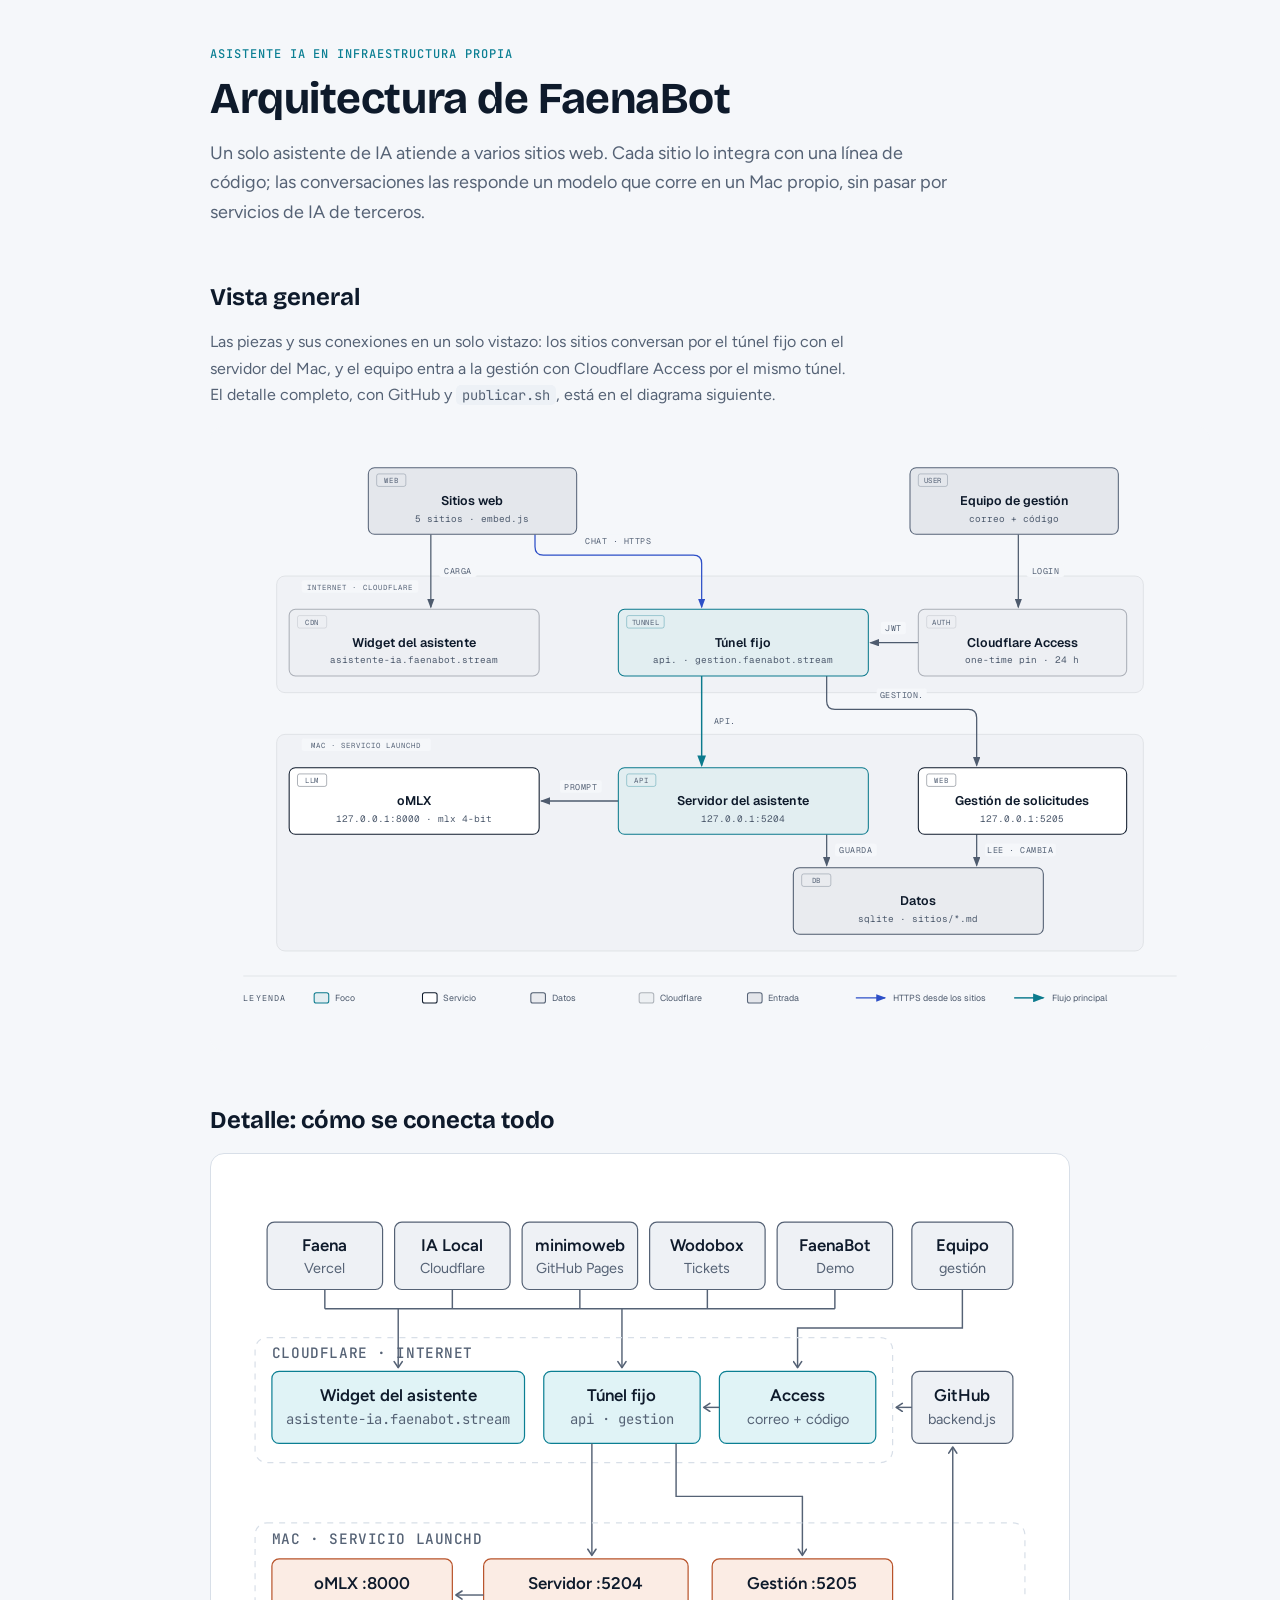
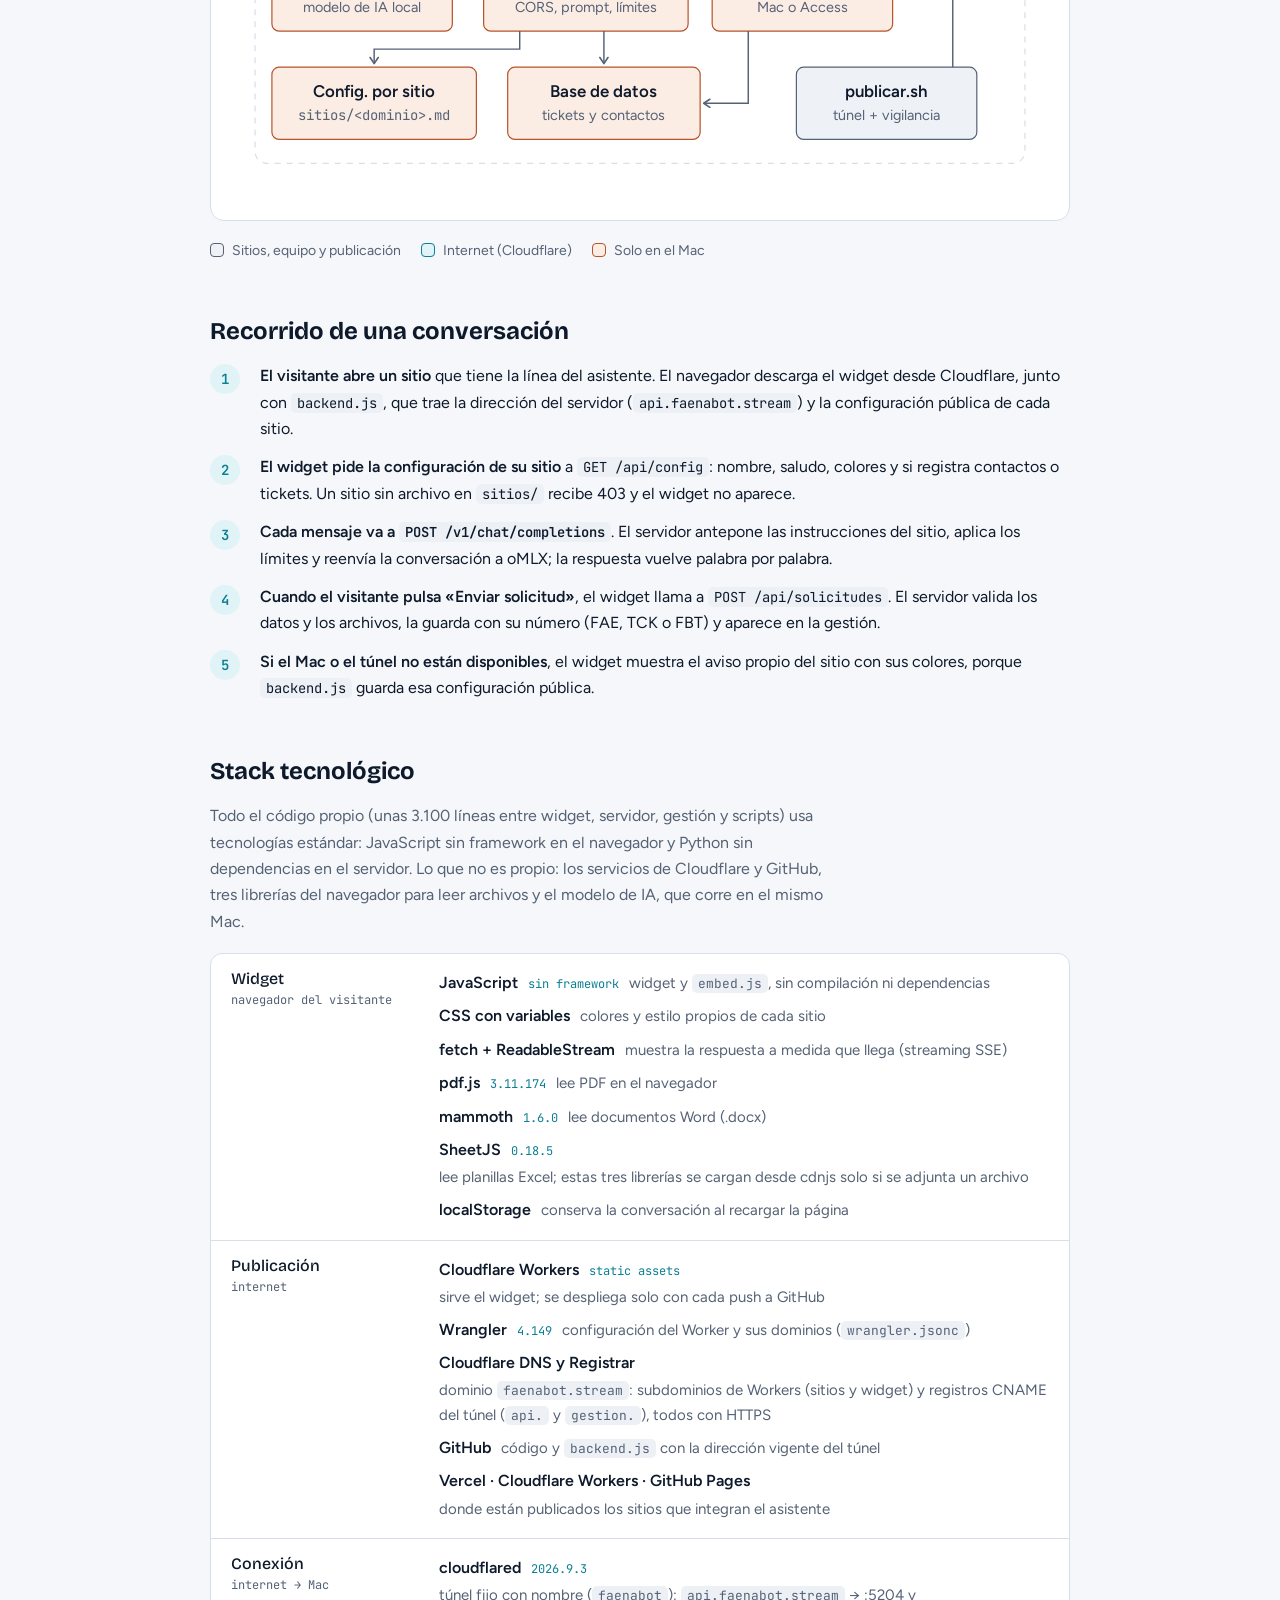
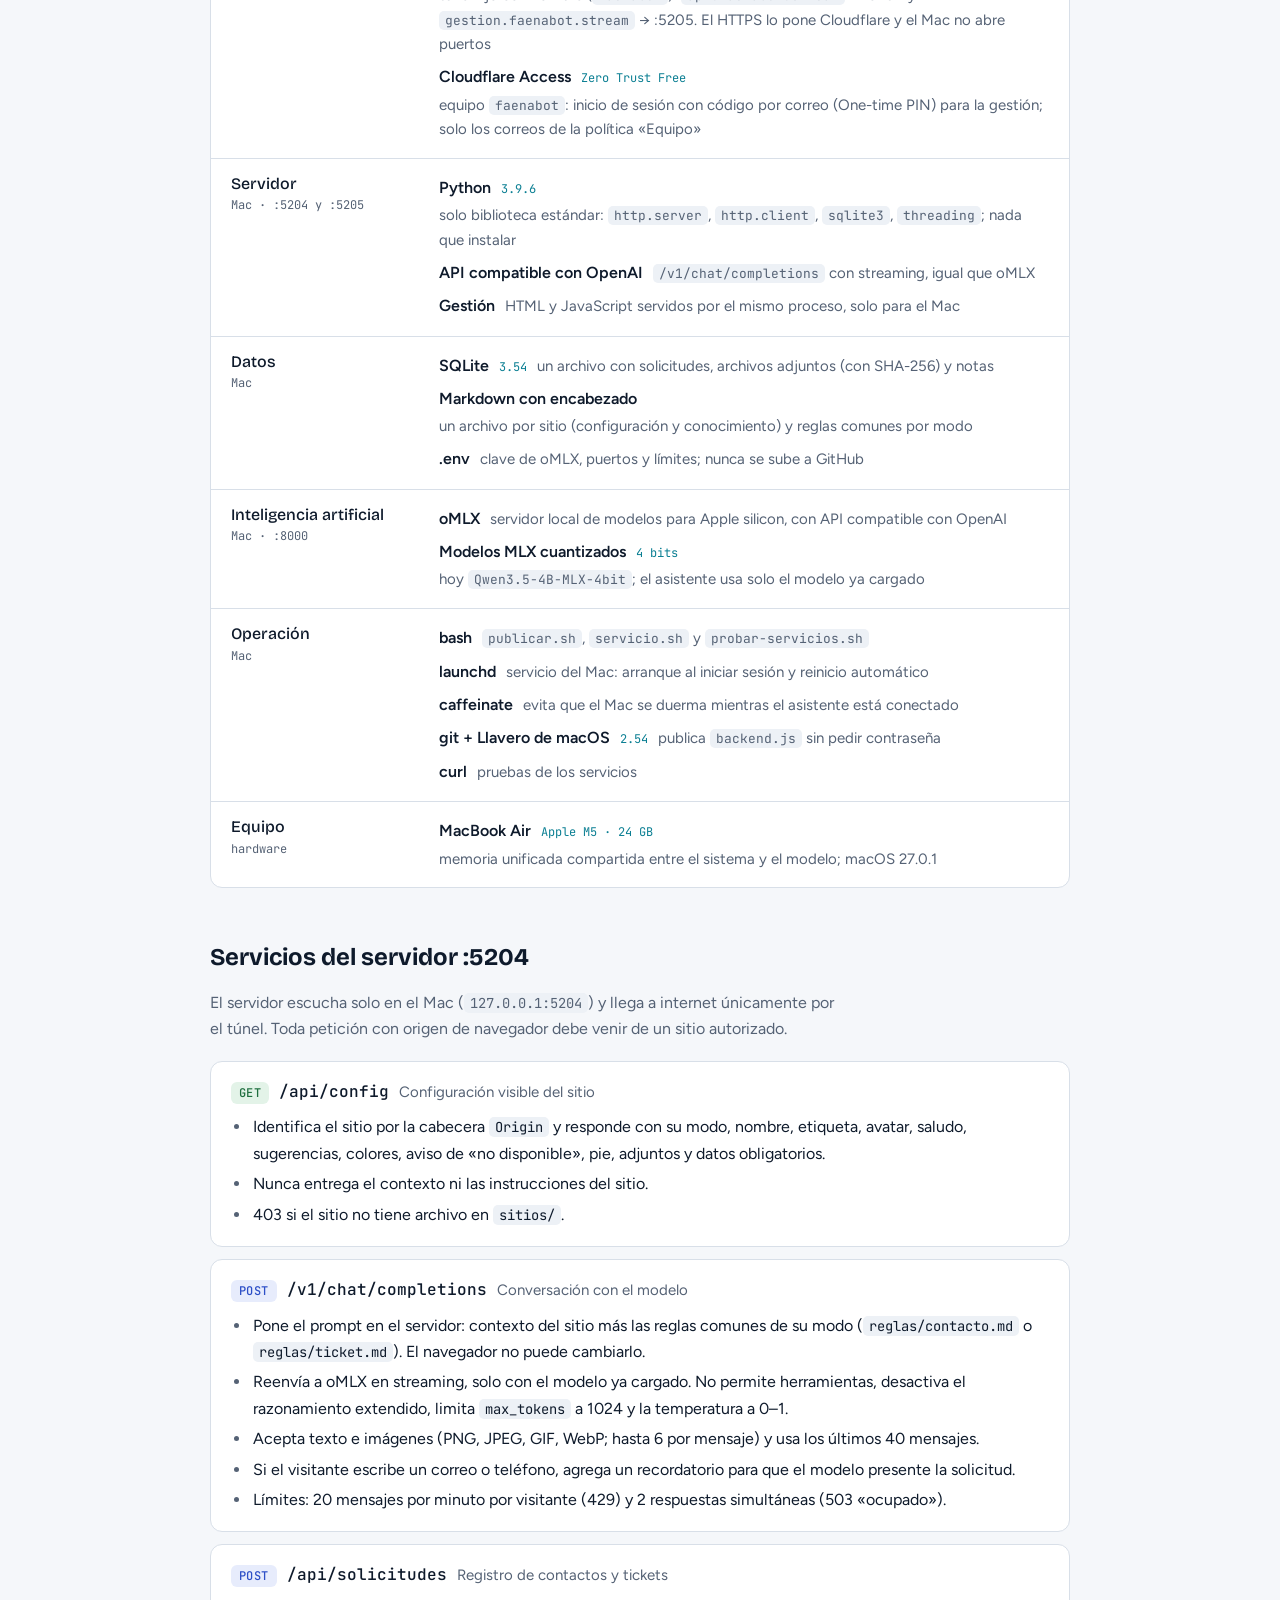
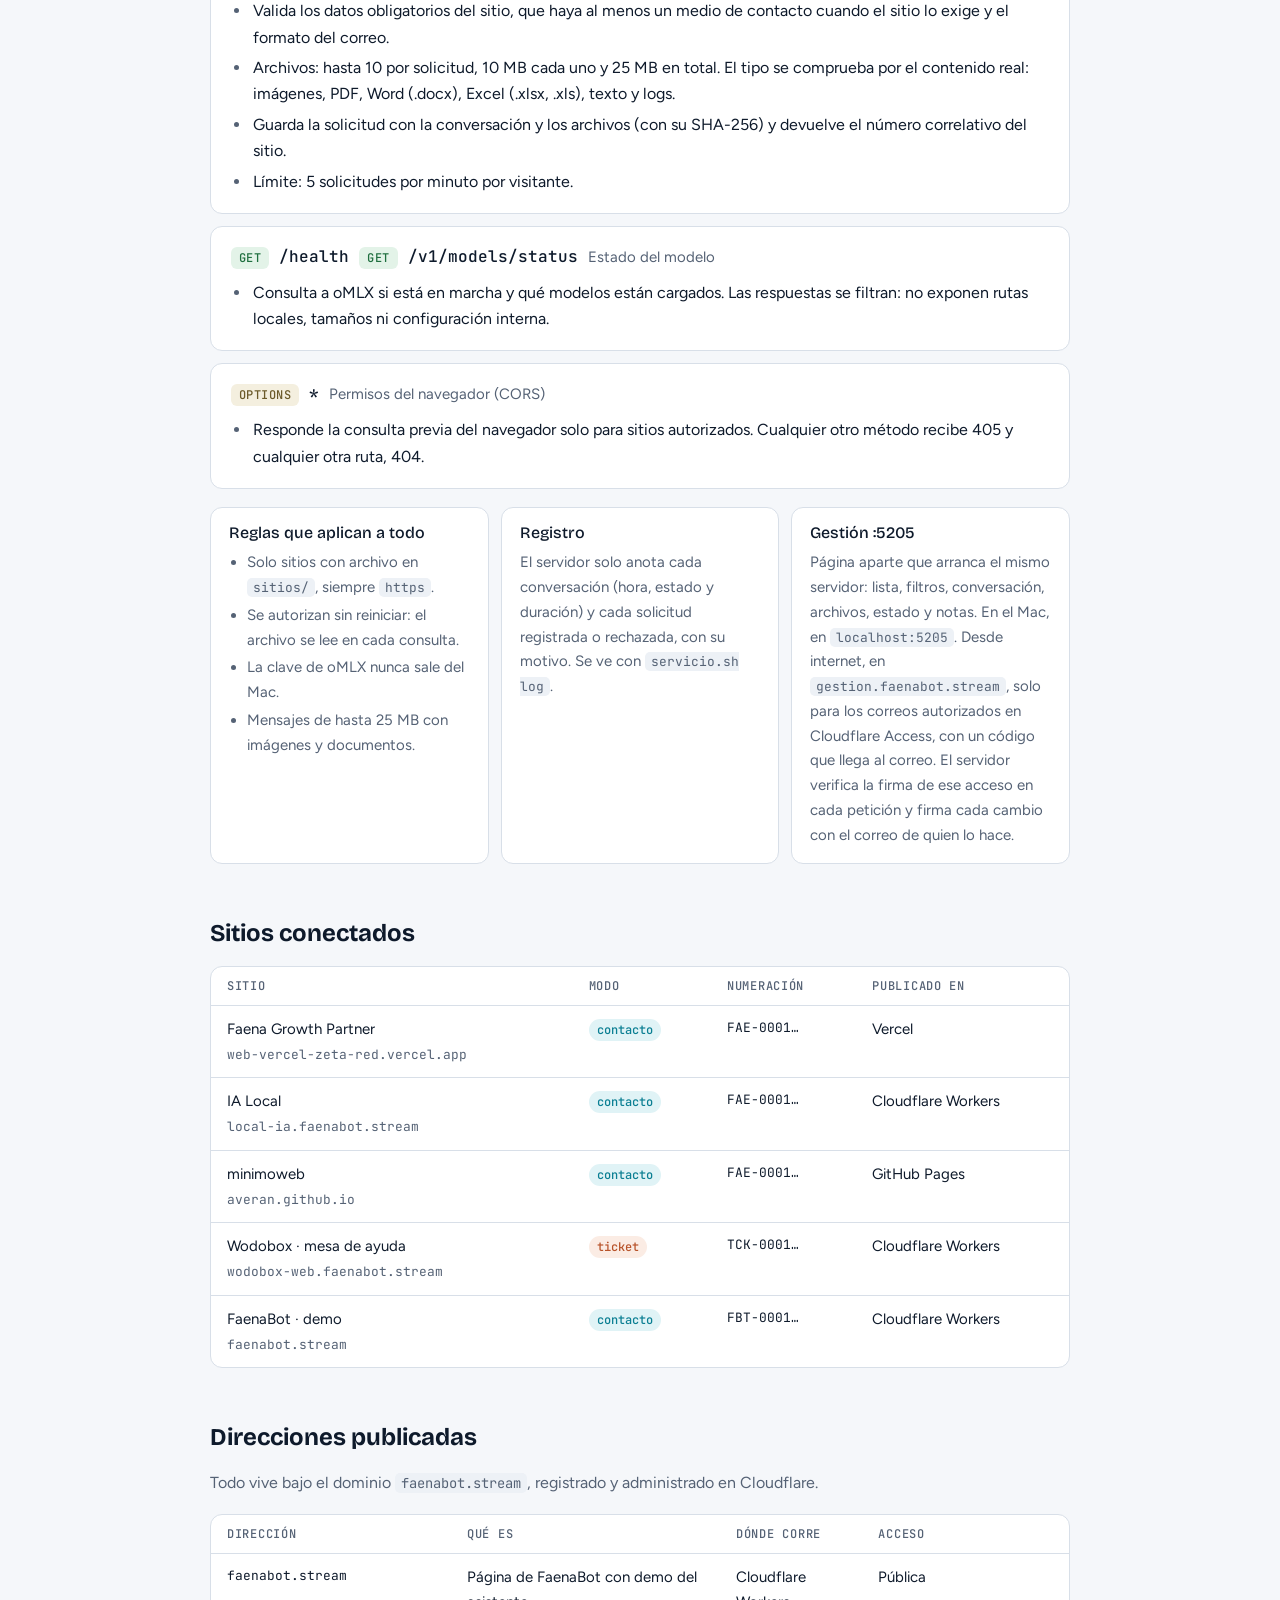
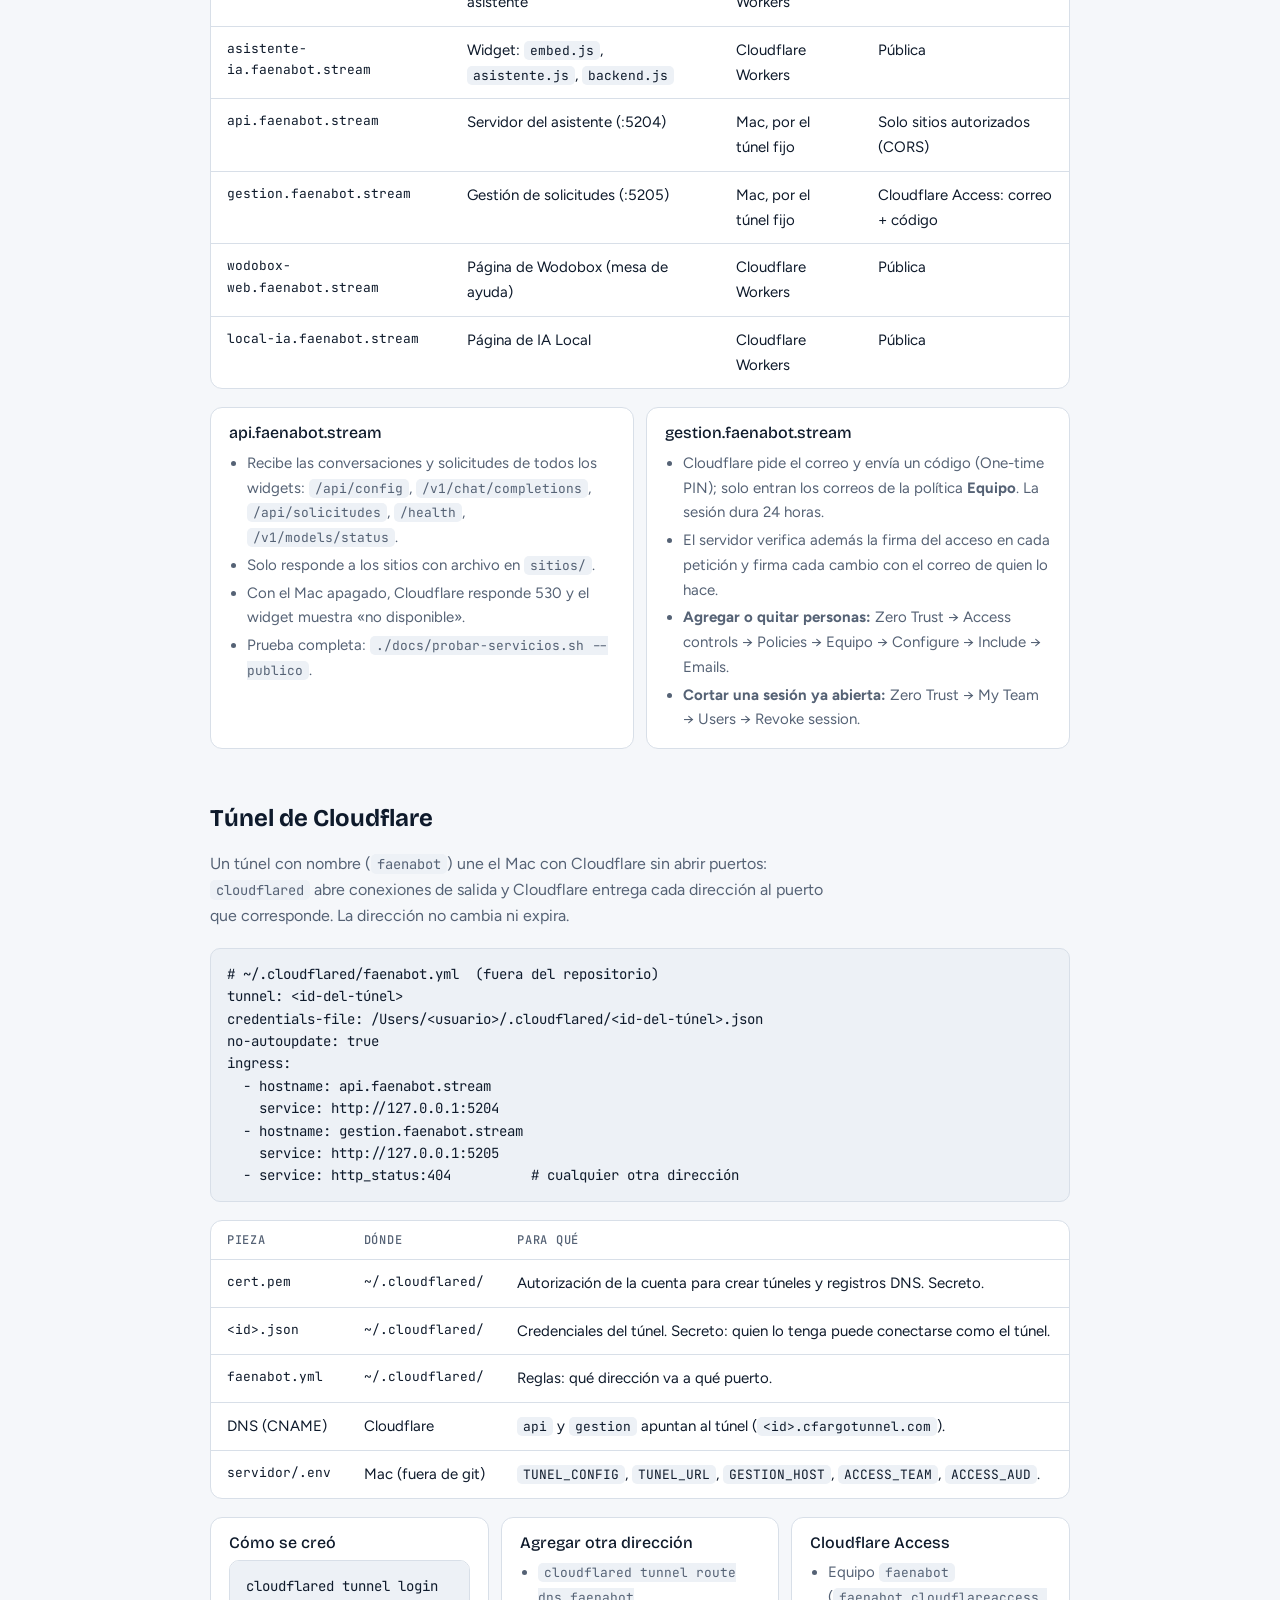
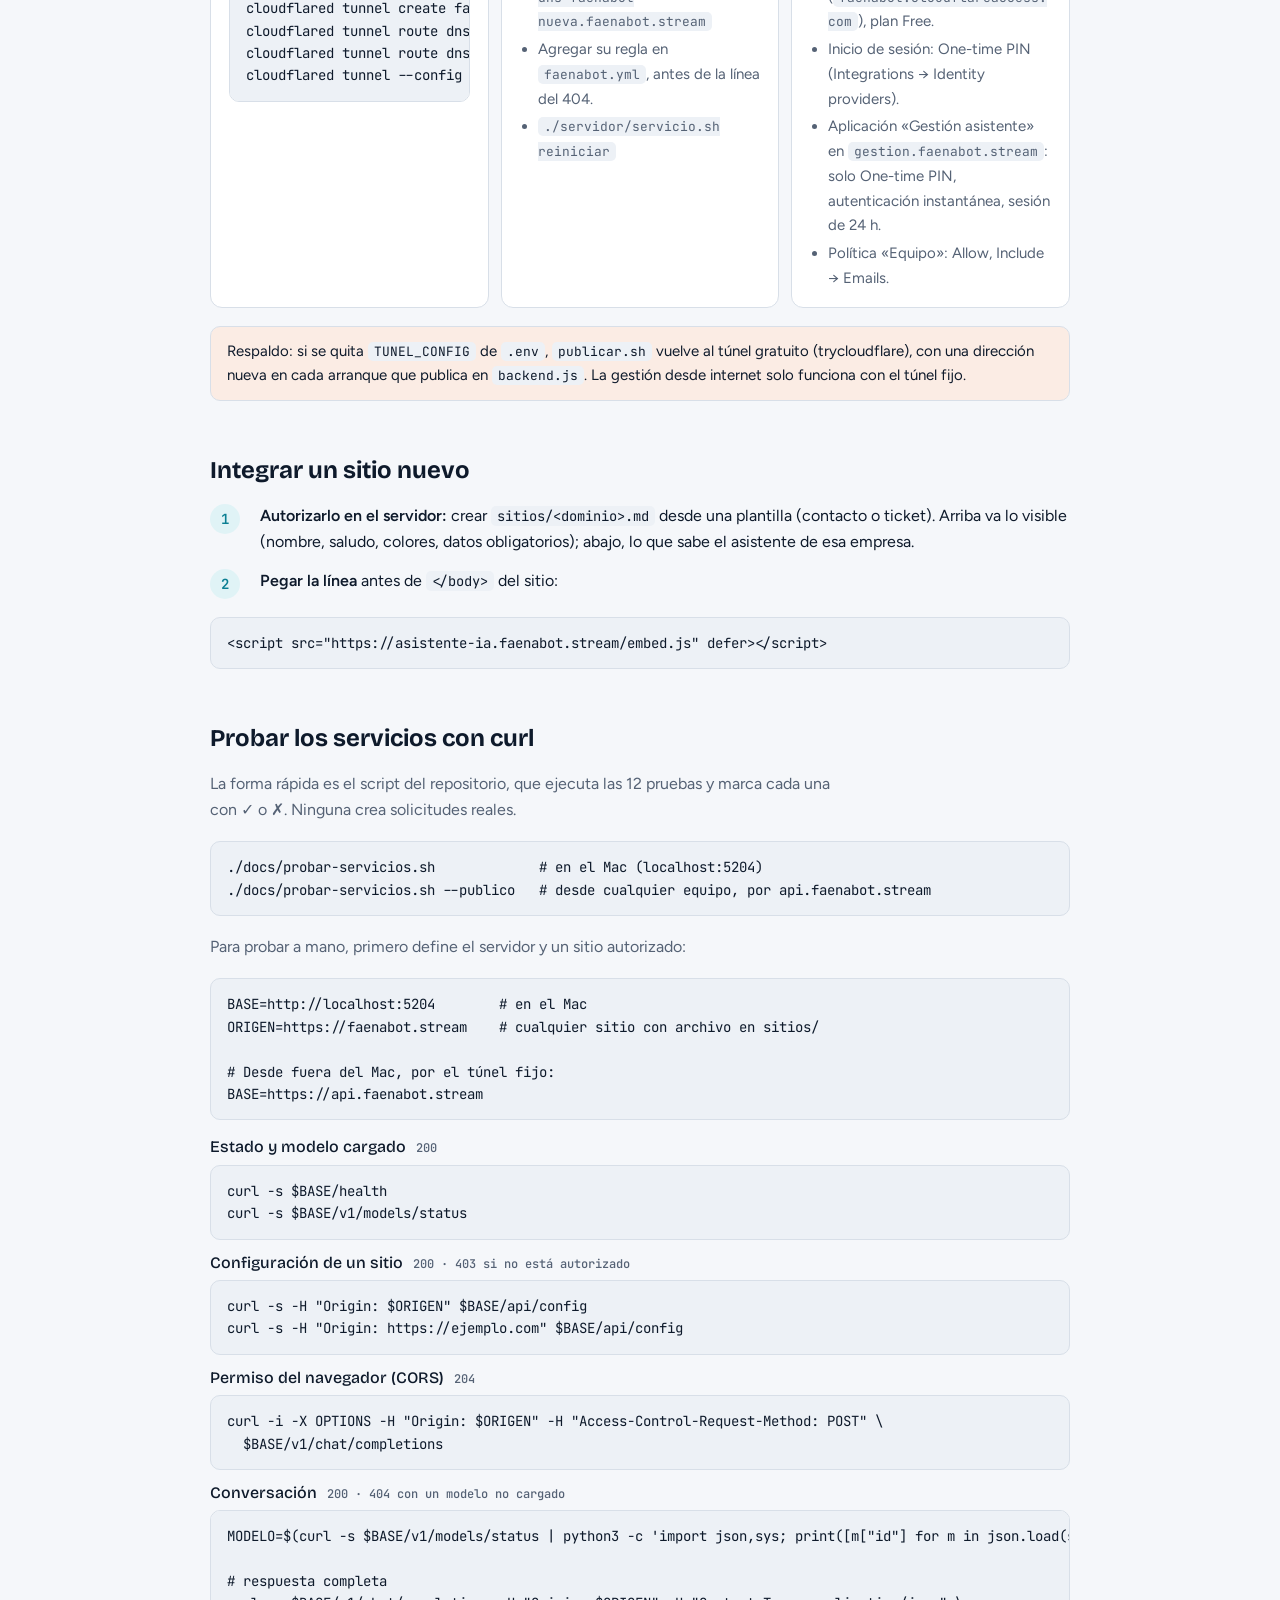
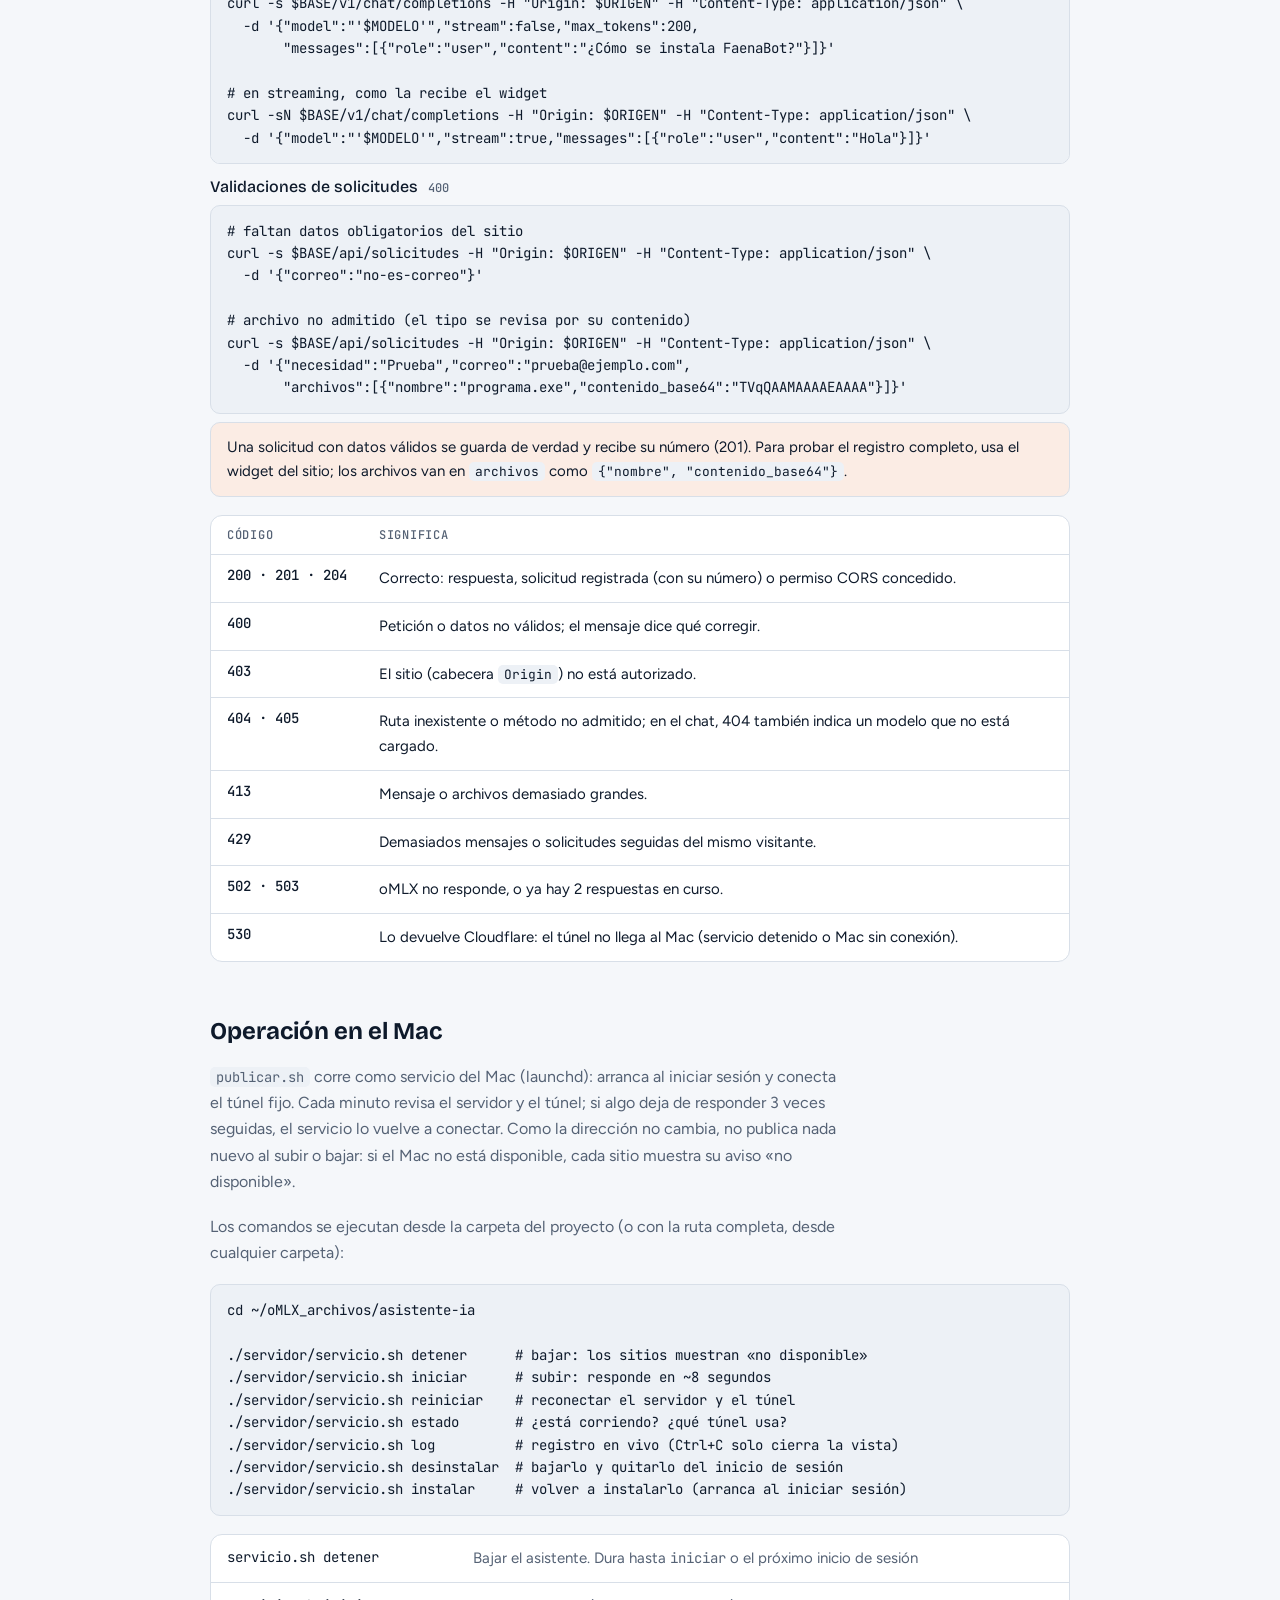
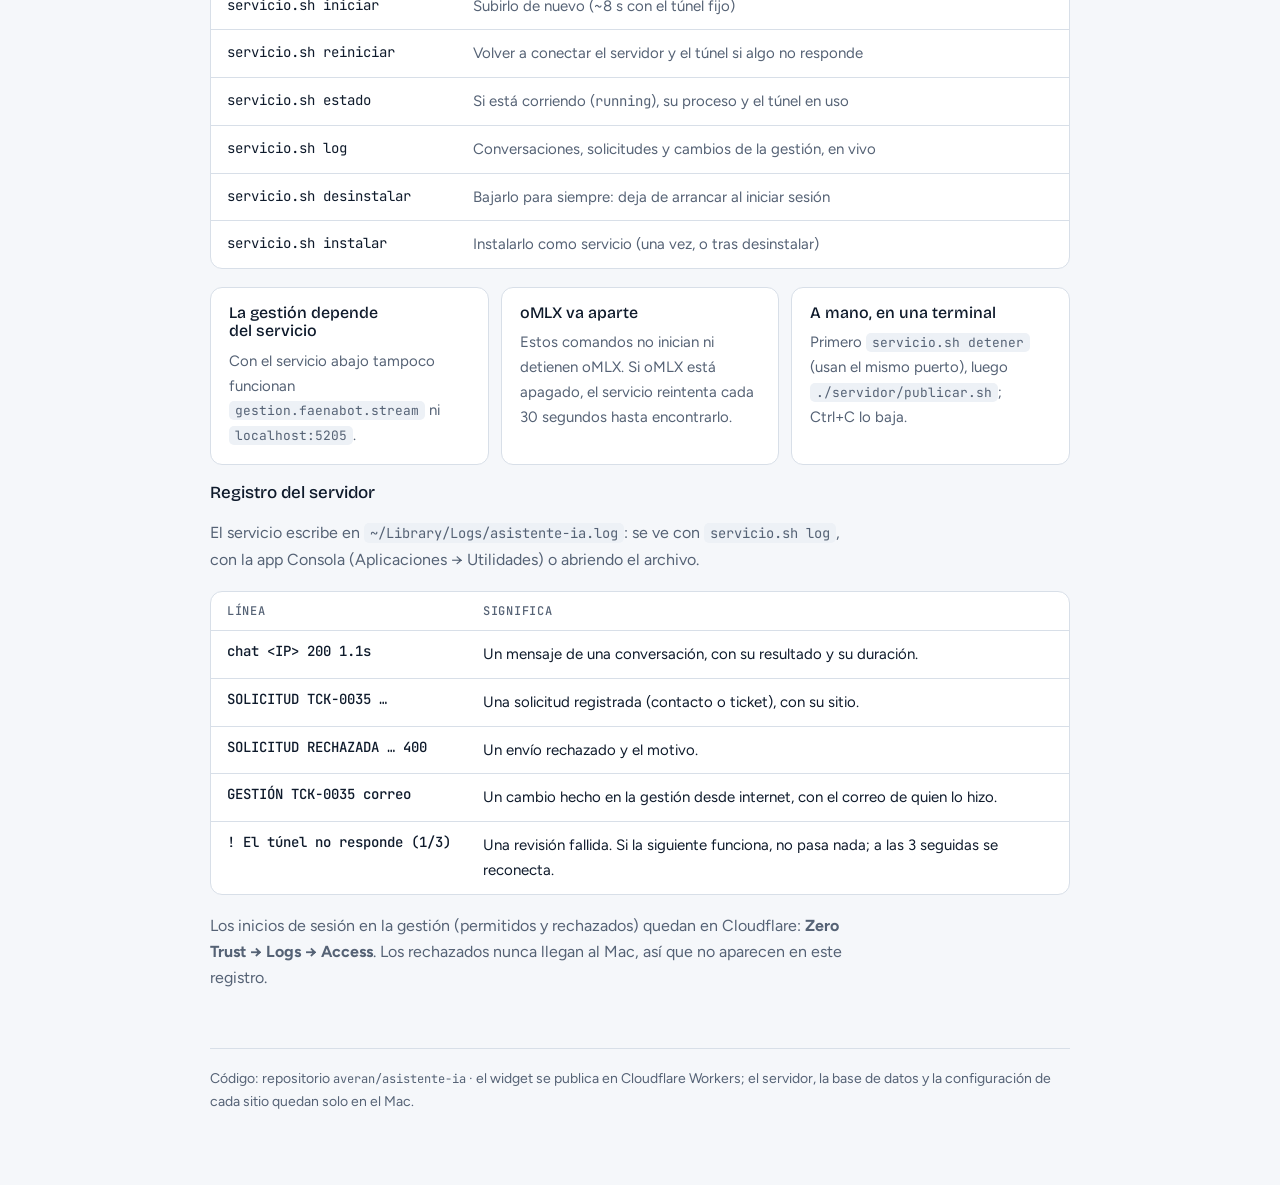
==== commit 26b28b96: "Vista general de la arquitectura hecha con diagram-design (clara y oscura) Co-Authored-By: Claude Op" ====
--- a/docs/arquitectura.html
+++ b/docs/arquitectura.html
@@ -7,6 +7,7 @@
 <link rel="preconnect" href="https://fonts.googleapis.com">
 <link rel="preconnect" href="https://fonts.gstatic.com" crossorigin>
 <link rel="stylesheet" href="https://fonts.googleapis.com/css2?family=Bricolage+Grotesque:opsz,wght@12..96,500;12..96,700&family=Figtree:wght@400;500;600&family=JetBrains+Mono:wght@400;500&display=swap">
+<link rel="stylesheet" href="https://fonts.googleapis.com/css2?family=Geist:wght@400;600&family=Geist+Mono:wght@400;500&display=swap">
 <style>
   /* Layout: documento técnico de una columna (~860px), diagrama ancho al inicio, referencia de servicios en filas */
   :root {
@@ -128,6 +129,12 @@
   .tech .ver { font: 12px var(--mono); color: var(--accent); }
   .tech .role { color: var(--muted); font-size: 15px; }
   @media (max-width: 560px) { .layer { grid-template-columns: minmax(0, 1fr); gap: 8px; } }
+  .dd-figure { width: min(1000px, calc(100vw - 32px)); margin-left: 50%; transform: translateX(-50%); overflow-x: auto; border-radius: 14px; }
+  .dd-figure svg { display: block; width: 100%; min-width: 960px; height: auto; }
+  .dd-figure .dd-dark { display: none; }
+  @media (prefers-color-scheme: dark) { :root:not([data-theme="light"]) .dd-figure .dd-light { display: none; } :root:not([data-theme="light"]) .dd-figure .dd-dark { display: block; } }
+  :root[data-theme="dark"] .dd-figure .dd-light { display: none; }
+  :root[data-theme="dark"] .dd-figure .dd-dark { display: block; }
   footer { color: var(--muted); font-size: 14px; border-top: 1px solid var(--line); padding-top: 18px; }
 </style>
 </head>
@@ -140,8 +147,245 @@
     <p class="lead">Un solo asistente de IA atiende a varios sitios web. Cada sitio lo integra con una línea de código; las conversaciones las responde un modelo que corre en un Mac propio, sin pasar por servicios de IA de terceros.</p>
   </header>
 
+  <section aria-labelledby="h-general">
+    <h2 id="h-general">Vista general</h2>
+    <p class="sub">Las piezas y sus conexiones en un solo vistazo: los sitios conversan por el túnel fijo con el servidor del Mac, y el equipo entra a la gestión con Cloudflare Access por el mismo túnel. El detalle completo, con GitHub y <code>publicar.sh</code>, está en el diagrama siguiente.</p>
+    <div class="dd-figure">
+<svg class="dd-light" viewBox="0 0 960 600" xmlns="http://www.w3.org/2000/svg" role="img" aria-labelledby="arquitectura-faenabot-title arquitectura-faenabot-desc">
+  <title id="arquitectura-faenabot-title">Arquitectura del asistente FaenaBot</title>
+  <desc id="arquitectura-faenabot-desc">Los sitios web cargan el widget desde Cloudflare y conversan por el túnel fijo con el servidor del asistente en el Mac, que consulta el modelo de oMLX y guarda las solicitudes; el equipo entra a la gestión con Cloudflare Access por el mismo túnel.</desc>
+  <defs>
+    <marker id="af-arrow" markerWidth="8" markerHeight="6" refX="7" refY="3" orient="auto"><polygon points="0 0, 8 3, 0 6" fill="#4e5b6e"/></marker>
+    <marker id="af-arrow-accent" markerWidth="8" markerHeight="6" refX="7" refY="3" orient="auto"><polygon points="0 0, 8 3, 0 6" fill="#0b7a8d"/></marker>
+    <marker id="af-arrow-link" markerWidth="8" markerHeight="6" refX="7" refY="3" orient="auto"><polygon points="0 0, 8 3, 0 6" fill="#2d4fc7"/></marker>
+  </defs>
+  <rect width="100%" height="100%" fill="#f5f7fa"/>
+  <g transform="translate(32,0)">
+  <rect x="32" y="144" width="832" height="112" rx="8" fill="rgba(14,26,43,0.02)" stroke="rgba(14,26,43,0.10)" stroke-width="0.8"/>
+  <rect x="56" y="148" width="112" height="12" rx="2" fill="#f5f7fa"/>
+  <text x="112" y="157" fill="#576478" font-size="7" font-family="'Geist Mono', ui-monospace, monospace" text-anchor="middle" letter-spacing="0.14em">INTERNET · CLOUDFLARE</text>
+  <rect x="32" y="296" width="832" height="208" rx="8" fill="rgba(14,26,43,0.02)" stroke="rgba(14,26,43,0.10)" stroke-width="0.8"/>
+  <rect x="56" y="300" width="124" height="12" rx="2" fill="#f5f7fa"/>
+  <text x="118" y="309" fill="#576478" font-size="7" font-family="'Geist Mono', ui-monospace, monospace" text-anchor="middle" letter-spacing="0.14em">MAC · SERVICIO LAUNCHD</text>
+  <path d="M180 104 V174" fill="none" stroke="#4e5b6e" stroke-width="1.2" marker-end="url(#af-arrow)"/>
+  <rect x="188" y="133" width="36" height="12" rx="2" fill="#f5f7fa"/>
+  <text x="206" y="142" fill="#576478" font-size="8" font-family="'Geist Mono', ui-monospace, monospace" text-anchor="middle" letter-spacing="0.06em">CARGA</text>
+  <path d="M280 104 V116 Q280 124 288 124 H432 Q440 124 440 132 V174" fill="none" stroke="#2d4fc7" stroke-width="1.2" marker-end="url(#af-arrow-link)"/>
+  <rect x="326" y="104" width="68" height="12" rx="2" fill="#f5f7fa"/>
+  <text x="360" y="113" fill="#576478" font-size="8" font-family="'Geist Mono', ui-monospace, monospace" text-anchor="middle" letter-spacing="0.06em">CHAT · HTTPS</text>
+  <path d="M744 104 V174" fill="none" stroke="#4e5b6e" stroke-width="1.2" marker-end="url(#af-arrow)"/>
+  <rect x="752" y="133" width="36" height="12" rx="2" fill="#f5f7fa"/>
+  <text x="770" y="142" fill="#576478" font-size="8" font-family="'Geist Mono', ui-monospace, monospace" text-anchor="middle" letter-spacing="0.06em">LOGIN</text>
+  <path d="M648 208 H602" fill="none" stroke="#4e5b6e" stroke-width="1.2" marker-end="url(#af-arrow)"/>
+  <rect x="612" y="188" width="24" height="12" rx="2" fill="#f5f7fa"/>
+  <text x="624" y="197" fill="#576478" font-size="8" font-family="'Geist Mono', ui-monospace, monospace" text-anchor="middle" letter-spacing="0.06em">JWT</text>
+  <path d="M440 240 V326" fill="none" stroke="#0b7a8d" stroke-width="1.4" marker-end="url(#af-arrow-accent)"/>
+  <rect x="448" y="277" width="28" height="12" rx="2" fill="#f5f7fa"/>
+  <text x="462" y="286" fill="#576478" font-size="8" font-family="'Geist Mono', ui-monospace, monospace" text-anchor="middle" letter-spacing="0.06em">API.</text>
+  <path d="M560 240 V264 Q560 272 568 272 H696 Q704 272 704 280 V326" fill="none" stroke="#4e5b6e" stroke-width="1.2" marker-end="url(#af-arrow)"/>
+  <rect x="608" y="252" width="48" height="12" rx="2" fill="#f5f7fa"/>
+  <text x="632" y="261" fill="#576478" font-size="8" font-family="'Geist Mono', ui-monospace, monospace" text-anchor="middle" letter-spacing="0.06em">GESTION.</text>
+  <path d="M360 360 H286" fill="none" stroke="#4e5b6e" stroke-width="1.2" marker-end="url(#af-arrow)"/>
+  <rect x="304" y="340" width="40" height="12" rx="2" fill="#f5f7fa"/>
+  <text x="324" y="349" fill="#576478" font-size="8" font-family="'Geist Mono', ui-monospace, monospace" text-anchor="middle" letter-spacing="0.06em">PROMPT</text>
+  <path d="M560 392 V422" fill="none" stroke="#4e5b6e" stroke-width="1.2" marker-end="url(#af-arrow)"/>
+  <rect x="568" y="401" width="40" height="12" rx="2" fill="#f5f7fa"/>
+  <text x="588" y="410" fill="#576478" font-size="8" font-family="'Geist Mono', ui-monospace, monospace" text-anchor="middle" letter-spacing="0.06em">GUARDA</text>
+  <path d="M704 392 V422" fill="none" stroke="#4e5b6e" stroke-width="1.2" marker-end="url(#af-arrow)"/>
+  <rect x="712" y="401" width="68" height="12" rx="2" fill="#f5f7fa"/>
+  <text x="746" y="410" fill="#576478" font-size="8" font-family="'Geist Mono', ui-monospace, monospace" text-anchor="middle" letter-spacing="0.06em">LEE · CAMBIA</text>
+  <rect x="120" y="40" width="200" height="64" rx="6" fill="#f5f7fa"/>
+  <rect x="120" y="40" width="200" height="64" rx="6" fill="rgba(78,91,110,0.10)" stroke="#576478" stroke-width="1"/>
+  <rect x="128" y="46" width="28" height="12" rx="2" fill="none" stroke="#576478" stroke-opacity="0.4" stroke-width="0.8"/>
+  <text x="142" y="55" fill="#576478" font-size="7" font-family="'Geist Mono', ui-monospace, monospace" text-anchor="middle" letter-spacing="0.08em">WEB</text>
+  <text x="220" y="76" fill="#0e1a2b" font-size="12" font-weight="600" font-family="'Geist', system-ui, sans-serif" text-anchor="middle">Sitios web</text>
+  <text x="220" y="92" fill="#4e5b6e" font-size="9" font-family="'Geist Mono', ui-monospace, monospace" text-anchor="middle">5 sitios · embed.js</text>
+  <rect x="640" y="40" width="200" height="64" rx="6" fill="#f5f7fa"/>
+  <rect x="640" y="40" width="200" height="64" rx="6" fill="rgba(78,91,110,0.10)" stroke="#576478" stroke-width="1"/>
+  <rect x="648" y="46" width="28" height="12" rx="2" fill="none" stroke="#576478" stroke-opacity="0.4" stroke-width="0.8"/>
+  <text x="662" y="55" fill="#576478" font-size="7" font-family="'Geist Mono', ui-monospace, monospace" text-anchor="middle" letter-spacing="0.08em">USER</text>
+  <text x="740" y="76" fill="#0e1a2b" font-size="12" font-weight="600" font-family="'Geist', system-ui, sans-serif" text-anchor="middle">Equipo de gestión</text>
+  <text x="740" y="92" fill="#4e5b6e" font-size="9" font-family="'Geist Mono', ui-monospace, monospace" text-anchor="middle">correo + código</text>
+  <rect x="44" y="176" width="240" height="64" rx="6" fill="#f5f7fa"/>
+  <rect x="44" y="176" width="240" height="64" rx="6" fill="rgba(14,26,43,0.03)" stroke="rgba(14,26,43,0.30)" stroke-width="1"/>
+  <rect x="52" y="182" width="28" height="12" rx="2" fill="none" stroke="rgba(14,26,43,0.30)" stroke-opacity="0.4" stroke-width="0.8"/>
+  <text x="66" y="191" fill="#576478" font-size="7" font-family="'Geist Mono', ui-monospace, monospace" text-anchor="middle" letter-spacing="0.08em">CDN</text>
+  <text x="164" y="212" fill="#0e1a2b" font-size="12" font-weight="600" font-family="'Geist', system-ui, sans-serif" text-anchor="middle">Widget del asistente</text>
+  <text x="164" y="228" fill="#4e5b6e" font-size="9" font-family="'Geist Mono', ui-monospace, monospace" text-anchor="middle">asistente-ia.faenabot.stream</text>
+  <rect x="360" y="176" width="240" height="64" rx="6" fill="#f5f7fa"/>
+  <rect x="360" y="176" width="240" height="64" rx="6" fill="rgba(11,122,141,0.08)" stroke="#0b7a8d" stroke-width="1"/>
+  <rect x="368" y="182" width="36" height="12" rx="2" fill="none" stroke="#0b7a8d" stroke-opacity="0.4" stroke-width="0.8"/>
+  <text x="386" y="191" fill="#576478" font-size="7" font-family="'Geist Mono', ui-monospace, monospace" text-anchor="middle" letter-spacing="0.08em">TUNNEL</text>
+  <text x="480" y="212" fill="#0e1a2b" font-size="12" font-weight="600" font-family="'Geist', system-ui, sans-serif" text-anchor="middle">Túnel fijo</text>
+  <text x="480" y="228" fill="#4e5b6e" font-size="9" font-family="'Geist Mono', ui-monospace, monospace" text-anchor="middle">api. · gestion.faenabot.stream</text>
+  <rect x="648" y="176" width="200" height="64" rx="6" fill="#f5f7fa"/>
+  <rect x="648" y="176" width="200" height="64" rx="6" fill="rgba(14,26,43,0.03)" stroke="rgba(14,26,43,0.30)" stroke-width="1"/>
+  <rect x="656" y="182" width="28" height="12" rx="2" fill="none" stroke="rgba(14,26,43,0.30)" stroke-opacity="0.4" stroke-width="0.8"/>
+  <text x="670" y="191" fill="#576478" font-size="7" font-family="'Geist Mono', ui-monospace, monospace" text-anchor="middle" letter-spacing="0.08em">AUTH</text>
+  <text x="748" y="212" fill="#0e1a2b" font-size="12" font-weight="600" font-family="'Geist', system-ui, sans-serif" text-anchor="middle">Cloudflare Access</text>
+  <text x="748" y="228" fill="#4e5b6e" font-size="9" font-family="'Geist Mono', ui-monospace, monospace" text-anchor="middle">one-time pin · 24 h</text>
+  <rect x="44" y="328" width="240" height="64" rx="6" fill="#f5f7fa"/>
+  <rect x="44" y="328" width="240" height="64" rx="6" fill="#ffffff" stroke="#0e1a2b" stroke-width="1"/>
+  <rect x="52" y="334" width="28" height="12" rx="2" fill="none" stroke="#0e1a2b" stroke-opacity="0.4" stroke-width="0.8"/>
+  <text x="66" y="343" fill="#576478" font-size="7" font-family="'Geist Mono', ui-monospace, monospace" text-anchor="middle" letter-spacing="0.08em">LLM</text>
+  <text x="164" y="364" fill="#0e1a2b" font-size="12" font-weight="600" font-family="'Geist', system-ui, sans-serif" text-anchor="middle">oMLX</text>
+  <text x="164" y="380" fill="#4e5b6e" font-size="9" font-family="'Geist Mono', ui-monospace, monospace" text-anchor="middle">127.0.0.1:8000 · mlx 4-bit</text>
+  <rect x="360" y="328" width="240" height="64" rx="6" fill="#f5f7fa"/>
+  <rect x="360" y="328" width="240" height="64" rx="6" fill="rgba(11,122,141,0.08)" stroke="#0b7a8d" stroke-width="1"/>
+  <rect x="368" y="334" width="28" height="12" rx="2" fill="none" stroke="#0b7a8d" stroke-opacity="0.4" stroke-width="0.8"/>
+  <text x="382" y="343" fill="#576478" font-size="7" font-family="'Geist Mono', ui-monospace, monospace" text-anchor="middle" letter-spacing="0.08em">API</text>
+  <text x="480" y="364" fill="#0e1a2b" font-size="12" font-weight="600" font-family="'Geist', system-ui, sans-serif" text-anchor="middle">Servidor del asistente</text>
+  <text x="480" y="380" fill="#4e5b6e" font-size="9" font-family="'Geist Mono', ui-monospace, monospace" text-anchor="middle">127.0.0.1:5204</text>
+  <rect x="648" y="328" width="200" height="64" rx="6" fill="#f5f7fa"/>
+  <rect x="648" y="328" width="200" height="64" rx="6" fill="#ffffff" stroke="#0e1a2b" stroke-width="1"/>
+  <rect x="656" y="334" width="28" height="12" rx="2" fill="none" stroke="#0e1a2b" stroke-opacity="0.4" stroke-width="0.8"/>
+  <text x="670" y="343" fill="#576478" font-size="7" font-family="'Geist Mono', ui-monospace, monospace" text-anchor="middle" letter-spacing="0.08em">WEB</text>
+  <text x="748" y="364" fill="#0e1a2b" font-size="12" font-weight="600" font-family="'Geist', system-ui, sans-serif" text-anchor="middle">Gestión de solicitudes</text>
+  <text x="748" y="380" fill="#4e5b6e" font-size="9" font-family="'Geist Mono', ui-monospace, monospace" text-anchor="middle">127.0.0.1:5205</text>
+  <rect x="528" y="424" width="240" height="64" rx="6" fill="#f5f7fa"/>
+  <rect x="528" y="424" width="240" height="64" rx="6" fill="rgba(14,26,43,0.05)" stroke="#4e5b6e" stroke-width="1"/>
+  <rect x="536" y="430" width="28" height="12" rx="2" fill="none" stroke="#4e5b6e" stroke-opacity="0.4" stroke-width="0.8"/>
+  <text x="550" y="439" fill="#576478" font-size="7" font-family="'Geist Mono', ui-monospace, monospace" text-anchor="middle" letter-spacing="0.08em">DB</text>
+  <text x="648" y="460" fill="#0e1a2b" font-size="12" font-weight="600" font-family="'Geist', system-ui, sans-serif" text-anchor="middle">Datos</text>
+  <text x="648" y="476" fill="#4e5b6e" font-size="9" font-family="'Geist Mono', ui-monospace, monospace" text-anchor="middle">sqlite · sitios/*.md</text>
+  </g>
+  <line x1="32" y1="528" x2="928" y2="528" stroke="rgba(14,26,43,0.10)" stroke-width="0.8"/>
+  <text x="32" y="552" fill="#4e5b6e" font-size="8" font-family="'Geist Mono', ui-monospace, monospace" letter-spacing="0.14em">LEYENDA</text>
+  <rect x="100" y="544" width="14" height="10" rx="2" fill="rgba(11,122,141,0.08)" stroke="#0b7a8d" stroke-width="1"/>
+  <text x="120" y="552" fill="#4e5b6e" font-size="8.5" font-family="'Geist', system-ui, sans-serif">Foco</text>
+  <rect x="204" y="544" width="14" height="10" rx="2" fill="#ffffff" stroke="#0e1a2b" stroke-width="1"/>
+  <text x="224" y="552" fill="#4e5b6e" font-size="8.5" font-family="'Geist', system-ui, sans-serif">Servicio</text>
+  <rect x="308" y="544" width="14" height="10" rx="2" fill="rgba(14,26,43,0.05)" stroke="#4e5b6e" stroke-width="1"/>
+  <text x="328" y="552" fill="#4e5b6e" font-size="8.5" font-family="'Geist', system-ui, sans-serif">Datos</text>
+  <rect x="412" y="544" width="14" height="10" rx="2" fill="rgba(14,26,43,0.03)" stroke="rgba(14,26,43,0.30)" stroke-width="1"/>
+  <text x="432" y="552" fill="#4e5b6e" font-size="8.5" font-family="'Geist', system-ui, sans-serif">Cloudflare</text>
+  <rect x="516" y="544" width="14" height="10" rx="2" fill="rgba(78,91,110,0.10)" stroke="#576478" stroke-width="1"/>
+  <text x="536" y="552" fill="#4e5b6e" font-size="8.5" font-family="'Geist', system-ui, sans-serif">Entrada</text>
+  <line x1="620" y1="549" x2="648" y2="549" stroke="#2d4fc7" stroke-width="1.2" marker-end="url(#af-arrow-link)"/>
+  <text x="656" y="552" fill="#4e5b6e" font-size="8.5" font-family="'Geist', system-ui, sans-serif">HTTPS desde los sitios</text>
+  <line x1="772" y1="549" x2="800" y2="549" stroke="#0b7a8d" stroke-width="1.4" marker-end="url(#af-arrow-accent)"/>
+  <text x="808" y="552" fill="#4e5b6e" font-size="8.5" font-family="'Geist', system-ui, sans-serif">Flujo principal</text>
+</svg>
+<svg class="dd-dark" viewBox="0 0 960 600" xmlns="http://www.w3.org/2000/svg" role="img" aria-labelledby="arquitectura-faenabot-dark-title arquitectura-faenabot-dark-desc">
+  <title id="arquitectura-faenabot-dark-title">Arquitectura del asistente FaenaBot</title>
+  <desc id="arquitectura-faenabot-dark-desc">Los sitios web cargan el widget desde Cloudflare y conversan por el túnel fijo con el servidor del asistente en el Mac, que consulta el modelo de oMLX y guarda las solicitudes; el equipo entra a la gestión con Cloudflare Access por el mismo túnel.</desc>
+  <defs>
+    <marker id="afd-arrow" markerWidth="8" markerHeight="6" refX="7" refY="3" orient="auto"><polygon points="0 0, 8 3, 0 6" fill="#a3b1c4"/></marker>
+    <marker id="afd-arrow-accent" markerWidth="8" markerHeight="6" refX="7" refY="3" orient="auto"><polygon points="0 0, 8 3, 0 6" fill="#45cfe4"/></marker>
+    <marker id="afd-arrow-link" markerWidth="8" markerHeight="6" refX="7" refY="3" orient="auto"><polygon points="0 0, 8 3, 0 6" fill="#9fb3ff"/></marker>
+  </defs>
+  <rect width="100%" height="100%" fill="#0c1420"/>
+  <g transform="translate(32,0)">
+  <rect x="32" y="144" width="832" height="112" rx="8" fill="rgba(230,237,246,0.02)" stroke="rgba(230,237,246,0.10)" stroke-width="0.8"/>
+  <rect x="56" y="148" width="112" height="12" rx="2" fill="#0c1420"/>
+  <text x="112" y="157" fill="#94a3b8" font-size="7" font-family="'Geist Mono', ui-monospace, monospace" text-anchor="middle" letter-spacing="0.14em">INTERNET · CLOUDFLARE</text>
+  <rect x="32" y="296" width="832" height="208" rx="8" fill="rgba(230,237,246,0.02)" stroke="rgba(230,237,246,0.10)" stroke-width="0.8"/>
+  <rect x="56" y="300" width="124" height="12" rx="2" fill="#0c1420"/>
+  <text x="118" y="309" fill="#94a3b8" font-size="7" font-family="'Geist Mono', ui-monospace, monospace" text-anchor="middle" letter-spacing="0.14em">MAC · SERVICIO LAUNCHD</text>
+  <path d="M180 104 V174" fill="none" stroke="#a3b1c4" stroke-width="1.2" marker-end="url(#afd-arrow)"/>
+  <rect x="188" y="133" width="36" height="12" rx="2" fill="#0c1420"/>
+  <text x="206" y="142" fill="#94a3b8" font-size="8" font-family="'Geist Mono', ui-monospace, monospace" text-anchor="middle" letter-spacing="0.06em">CARGA</text>
+  <path d="M280 104 V116 Q280 124 288 124 H432 Q440 124 440 132 V174" fill="none" stroke="#9fb3ff" stroke-width="1.2" marker-end="url(#afd-arrow-link)"/>
+  <rect x="326" y="104" width="68" height="12" rx="2" fill="#0c1420"/>
+  <text x="360" y="113" fill="#94a3b8" font-size="8" font-family="'Geist Mono', ui-monospace, monospace" text-anchor="middle" letter-spacing="0.06em">CHAT · HTTPS</text>
+  <path d="M744 104 V174" fill="none" stroke="#a3b1c4" stroke-width="1.2" marker-end="url(#afd-arrow)"/>
+  <rect x="752" y="133" width="36" height="12" rx="2" fill="#0c1420"/>
+  <text x="770" y="142" fill="#94a3b8" font-size="8" font-family="'Geist Mono', ui-monospace, monospace" text-anchor="middle" letter-spacing="0.06em">LOGIN</text>
+  <path d="M648 208 H602" fill="none" stroke="#a3b1c4" stroke-width="1.2" marker-end="url(#afd-arrow)"/>
+  <rect x="612" y="188" width="24" height="12" rx="2" fill="#0c1420"/>
+  <text x="624" y="197" fill="#94a3b8" font-size="8" font-family="'Geist Mono', ui-monospace, monospace" text-anchor="middle" letter-spacing="0.06em">JWT</text>
+  <path d="M440 240 V326" fill="none" stroke="#45cfe4" stroke-width="1.4" marker-end="url(#afd-arrow-accent)"/>
+  <rect x="448" y="277" width="28" height="12" rx="2" fill="#0c1420"/>
+  <text x="462" y="286" fill="#94a3b8" font-size="8" font-family="'Geist Mono', ui-monospace, monospace" text-anchor="middle" letter-spacing="0.06em">API.</text>
+  <path d="M560 240 V264 Q560 272 568 272 H696 Q704 272 704 280 V326" fill="none" stroke="#a3b1c4" stroke-width="1.2" marker-end="url(#afd-arrow)"/>
+  <rect x="608" y="252" width="48" height="12" rx="2" fill="#0c1420"/>
+  <text x="632" y="261" fill="#94a3b8" font-size="8" font-family="'Geist Mono', ui-monospace, monospace" text-anchor="middle" letter-spacing="0.06em">GESTION.</text>
+  <path d="M360 360 H286" fill="none" stroke="#a3b1c4" stroke-width="1.2" marker-end="url(#afd-arrow)"/>
+  <rect x="304" y="340" width="40" height="12" rx="2" fill="#0c1420"/>
+  <text x="324" y="349" fill="#94a3b8" font-size="8" font-family="'Geist Mono', ui-monospace, monospace" text-anchor="middle" letter-spacing="0.06em">PROMPT</text>
+  <path d="M560 392 V422" fill="none" stroke="#a3b1c4" stroke-width="1.2" marker-end="url(#afd-arrow)"/>
+  <rect x="568" y="401" width="40" height="12" rx="2" fill="#0c1420"/>
+  <text x="588" y="410" fill="#94a3b8" font-size="8" font-family="'Geist Mono', ui-monospace, monospace" text-anchor="middle" letter-spacing="0.06em">GUARDA</text>
+  <path d="M704 392 V422" fill="none" stroke="#a3b1c4" stroke-width="1.2" marker-end="url(#afd-arrow)"/>
+  <rect x="712" y="401" width="68" height="12" rx="2" fill="#0c1420"/>
+  <text x="746" y="410" fill="#94a3b8" font-size="8" font-family="'Geist Mono', ui-monospace, monospace" text-anchor="middle" letter-spacing="0.06em">LEE · CAMBIA</text>
+  <rect x="120" y="40" width="200" height="64" rx="6" fill="#0c1420"/>
+  <rect x="120" y="40" width="200" height="64" rx="6" fill="rgba(163,177,196,0.10)" stroke="#94a3b8" stroke-width="1"/>
+  <rect x="128" y="46" width="28" height="12" rx="2" fill="none" stroke="#94a3b8" stroke-opacity="0.4" stroke-width="0.8"/>
+  <text x="142" y="55" fill="#94a3b8" font-size="7" font-family="'Geist Mono', ui-monospace, monospace" text-anchor="middle" letter-spacing="0.08em">WEB</text>
+  <text x="220" y="76" fill="#e6edf6" font-size="12" font-weight="600" font-family="'Geist', system-ui, sans-serif" text-anchor="middle">Sitios web</text>
+  <text x="220" y="92" fill="#a3b1c4" font-size="9" font-family="'Geist Mono', ui-monospace, monospace" text-anchor="middle">5 sitios · embed.js</text>
+  <rect x="640" y="40" width="200" height="64" rx="6" fill="#0c1420"/>
+  <rect x="640" y="40" width="200" height="64" rx="6" fill="rgba(163,177,196,0.10)" stroke="#94a3b8" stroke-width="1"/>
+  <rect x="648" y="46" width="28" height="12" rx="2" fill="none" stroke="#94a3b8" stroke-opacity="0.4" stroke-width="0.8"/>
+  <text x="662" y="55" fill="#94a3b8" font-size="7" font-family="'Geist Mono', ui-monospace, monospace" text-anchor="middle" letter-spacing="0.08em">USER</text>
+  <text x="740" y="76" fill="#e6edf6" font-size="12" font-weight="600" font-family="'Geist', system-ui, sans-serif" text-anchor="middle">Equipo de gestión</text>
+  <text x="740" y="92" fill="#a3b1c4" font-size="9" font-family="'Geist Mono', ui-monospace, monospace" text-anchor="middle">correo + código</text>
+  <rect x="44" y="176" width="240" height="64" rx="6" fill="#0c1420"/>
+  <rect x="44" y="176" width="240" height="64" rx="6" fill="rgba(230,237,246,0.03)" stroke="rgba(230,237,246,0.30)" stroke-width="1"/>
+  <rect x="52" y="182" width="28" height="12" rx="2" fill="none" stroke="rgba(230,237,246,0.30)" stroke-opacity="0.4" stroke-width="0.8"/>
+  <text x="66" y="191" fill="#94a3b8" font-size="7" font-family="'Geist Mono', ui-monospace, monospace" text-anchor="middle" letter-spacing="0.08em">CDN</text>
+  <text x="164" y="212" fill="#e6edf6" font-size="12" font-weight="600" font-family="'Geist', system-ui, sans-serif" text-anchor="middle">Widget del asistente</text>
+  <text x="164" y="228" fill="#a3b1c4" font-size="9" font-family="'Geist Mono', ui-monospace, monospace" text-anchor="middle">asistente-ia.faenabot.stream</text>
+  <rect x="360" y="176" width="240" height="64" rx="6" fill="#0c1420"/>
+  <rect x="360" y="176" width="240" height="64" rx="6" fill="rgba(69,207,228,0.10)" stroke="#45cfe4" stroke-width="1"/>
+  <rect x="368" y="182" width="36" height="12" rx="2" fill="none" stroke="#45cfe4" stroke-opacity="0.4" stroke-width="0.8"/>
+  <text x="386" y="191" fill="#94a3b8" font-size="7" font-family="'Geist Mono', ui-monospace, monospace" text-anchor="middle" letter-spacing="0.08em">TUNNEL</text>
+  <text x="480" y="212" fill="#e6edf6" font-size="12" font-weight="600" font-family="'Geist', system-ui, sans-serif" text-anchor="middle">Túnel fijo</text>
+  <text x="480" y="228" fill="#a3b1c4" font-size="9" font-family="'Geist Mono', ui-monospace, monospace" text-anchor="middle">api. · gestion.faenabot.stream</text>
+  <rect x="648" y="176" width="200" height="64" rx="6" fill="#0c1420"/>
+  <rect x="648" y="176" width="200" height="64" rx="6" fill="rgba(230,237,246,0.03)" stroke="rgba(230,237,246,0.30)" stroke-width="1"/>
+  <rect x="656" y="182" width="28" height="12" rx="2" fill="none" stroke="rgba(230,237,246,0.30)" stroke-opacity="0.4" stroke-width="0.8"/>
+  <text x="670" y="191" fill="#94a3b8" font-size="7" font-family="'Geist Mono', ui-monospace, monospace" text-anchor="middle" letter-spacing="0.08em">AUTH</text>
+  <text x="748" y="212" fill="#e6edf6" font-size="12" font-weight="600" font-family="'Geist', system-ui, sans-serif" text-anchor="middle">Cloudflare Access</text>
+  <text x="748" y="228" fill="#a3b1c4" font-size="9" font-family="'Geist Mono', ui-monospace, monospace" text-anchor="middle">one-time pin · 24 h</text>
+  <rect x="44" y="328" width="240" height="64" rx="6" fill="#0c1420"/>
+  <rect x="44" y="328" width="240" height="64" rx="6" fill="#121c2b" stroke="#e6edf6" stroke-width="1"/>
+  <rect x="52" y="334" width="28" height="12" rx="2" fill="none" stroke="#e6edf6" stroke-opacity="0.4" stroke-width="0.8"/>
+  <text x="66" y="343" fill="#94a3b8" font-size="7" font-family="'Geist Mono', ui-monospace, monospace" text-anchor="middle" letter-spacing="0.08em">LLM</text>
+  <text x="164" y="364" fill="#e6edf6" font-size="12" font-weight="600" font-family="'Geist', system-ui, sans-serif" text-anchor="middle">oMLX</text>
+  <text x="164" y="380" fill="#a3b1c4" font-size="9" font-family="'Geist Mono', ui-monospace, monospace" text-anchor="middle">127.0.0.1:8000 · mlx 4-bit</text>
+  <rect x="360" y="328" width="240" height="64" rx="6" fill="#0c1420"/>
+  <rect x="360" y="328" width="240" height="64" rx="6" fill="rgba(69,207,228,0.10)" stroke="#45cfe4" stroke-width="1"/>
+  <rect x="368" y="334" width="28" height="12" rx="2" fill="none" stroke="#45cfe4" stroke-opacity="0.4" stroke-width="0.8"/>
+  <text x="382" y="343" fill="#94a3b8" font-size="7" font-family="'Geist Mono', ui-monospace, monospace" text-anchor="middle" letter-spacing="0.08em">API</text>
+  <text x="480" y="364" fill="#e6edf6" font-size="12" font-weight="600" font-family="'Geist', system-ui, sans-serif" text-anchor="middle">Servidor del asistente</text>
+  <text x="480" y="380" fill="#a3b1c4" font-size="9" font-family="'Geist Mono', ui-monospace, monospace" text-anchor="middle">127.0.0.1:5204</text>
+  <rect x="648" y="328" width="200" height="64" rx="6" fill="#0c1420"/>
+  <rect x="648" y="328" width="200" height="64" rx="6" fill="#121c2b" stroke="#e6edf6" stroke-width="1"/>
+  <rect x="656" y="334" width="28" height="12" rx="2" fill="none" stroke="#e6edf6" stroke-opacity="0.4" stroke-width="0.8"/>
+  <text x="670" y="343" fill="#94a3b8" font-size="7" font-family="'Geist Mono', ui-monospace, monospace" text-anchor="middle" letter-spacing="0.08em">WEB</text>
+  <text x="748" y="364" fill="#e6edf6" font-size="12" font-weight="600" font-family="'Geist', system-ui, sans-serif" text-anchor="middle">Gestión de solicitudes</text>
+  <text x="748" y="380" fill="#a3b1c4" font-size="9" font-family="'Geist Mono', ui-monospace, monospace" text-anchor="middle">127.0.0.1:5205</text>
+  <rect x="528" y="424" width="240" height="64" rx="6" fill="#0c1420"/>
+  <rect x="528" y="424" width="240" height="64" rx="6" fill="rgba(230,237,246,0.05)" stroke="#a3b1c4" stroke-width="1"/>
+  <rect x="536" y="430" width="28" height="12" rx="2" fill="none" stroke="#a3b1c4" stroke-opacity="0.4" stroke-width="0.8"/>
+  <text x="550" y="439" fill="#94a3b8" font-size="7" font-family="'Geist Mono', ui-monospace, monospace" text-anchor="middle" letter-spacing="0.08em">DB</text>
+  <text x="648" y="460" fill="#e6edf6" font-size="12" font-weight="600" font-family="'Geist', system-ui, sans-serif" text-anchor="middle">Datos</text>
+  <text x="648" y="476" fill="#a3b1c4" font-size="9" font-family="'Geist Mono', ui-monospace, monospace" text-anchor="middle">sqlite · sitios/*.md</text>
+  </g>
+  <line x1="32" y1="528" x2="928" y2="528" stroke="rgba(230,237,246,0.10)" stroke-width="0.8"/>
+  <text x="32" y="552" fill="#a3b1c4" font-size="8" font-family="'Geist Mono', ui-monospace, monospace" letter-spacing="0.14em">LEYENDA</text>
+  <rect x="100" y="544" width="14" height="10" rx="2" fill="rgba(69,207,228,0.10)" stroke="#45cfe4" stroke-width="1"/>
+  <text x="120" y="552" fill="#a3b1c4" font-size="8.5" font-family="'Geist', system-ui, sans-serif">Foco</text>
+  <rect x="204" y="544" width="14" height="10" rx="2" fill="#121c2b" stroke="#e6edf6" stroke-width="1"/>
+  <text x="224" y="552" fill="#a3b1c4" font-size="8.5" font-family="'Geist', system-ui, sans-serif">Servicio</text>
+  <rect x="308" y="544" width="14" height="10" rx="2" fill="rgba(230,237,246,0.05)" stroke="#a3b1c4" stroke-width="1"/>
+  <text x="328" y="552" fill="#a3b1c4" font-size="8.5" font-family="'Geist', system-ui, sans-serif">Datos</text>
+  <rect x="412" y="544" width="14" height="10" rx="2" fill="rgba(230,237,246,0.03)" stroke="rgba(230,237,246,0.30)" stroke-width="1"/>
+  <text x="432" y="552" fill="#a3b1c4" font-size="8.5" font-family="'Geist', system-ui, sans-serif">Cloudflare</text>
+  <rect x="516" y="544" width="14" height="10" rx="2" fill="rgba(163,177,196,0.10)" stroke="#94a3b8" stroke-width="1"/>
+  <text x="536" y="552" fill="#a3b1c4" font-size="8.5" font-family="'Geist', system-ui, sans-serif">Entrada</text>
+  <line x1="620" y1="549" x2="648" y2="549" stroke="#9fb3ff" stroke-width="1.2" marker-end="url(#afd-arrow-link)"/>
+  <text x="656" y="552" fill="#a3b1c4" font-size="8.5" font-family="'Geist', system-ui, sans-serif">HTTPS desde los sitios</text>
+  <line x1="772" y1="549" x2="800" y2="549" stroke="#45cfe4" stroke-width="1.4" marker-end="url(#afd-arrow-accent)"/>
+  <text x="808" y="552" fill="#a3b1c4" font-size="8.5" font-family="'Geist', system-ui, sans-serif">Flujo principal</text>
+</svg>
+    </div>
+  </section>
+
   <section aria-labelledby="h-mapa">
-    <h2 id="h-mapa">Cómo se conecta todo</h2>
+    <h2 id="h-mapa">Detalle: cómo se conecta todo</h2>
     <div class="figure">
       <svg viewBox="0 0 680 520" role="img" aria-labelledby="d-t d-d">
         <title id="d-t">Diagrama de la solución</title>
